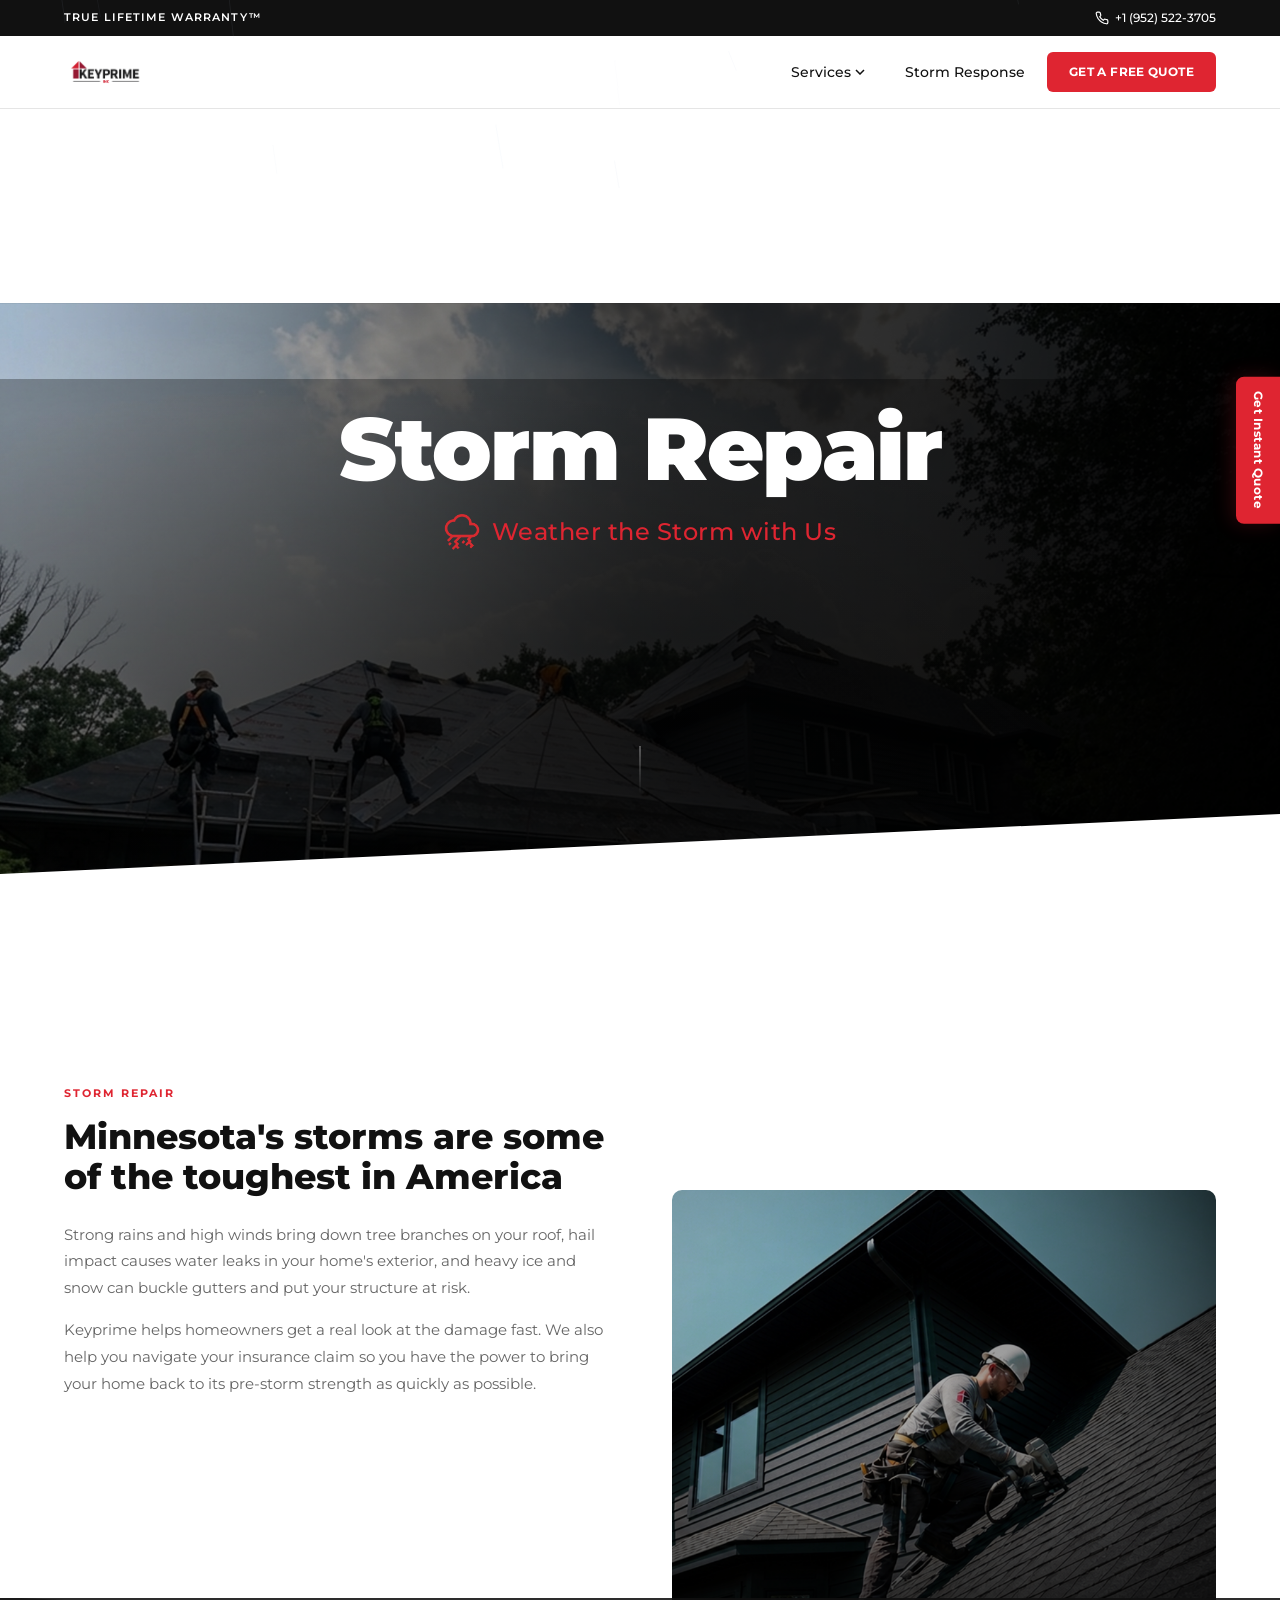
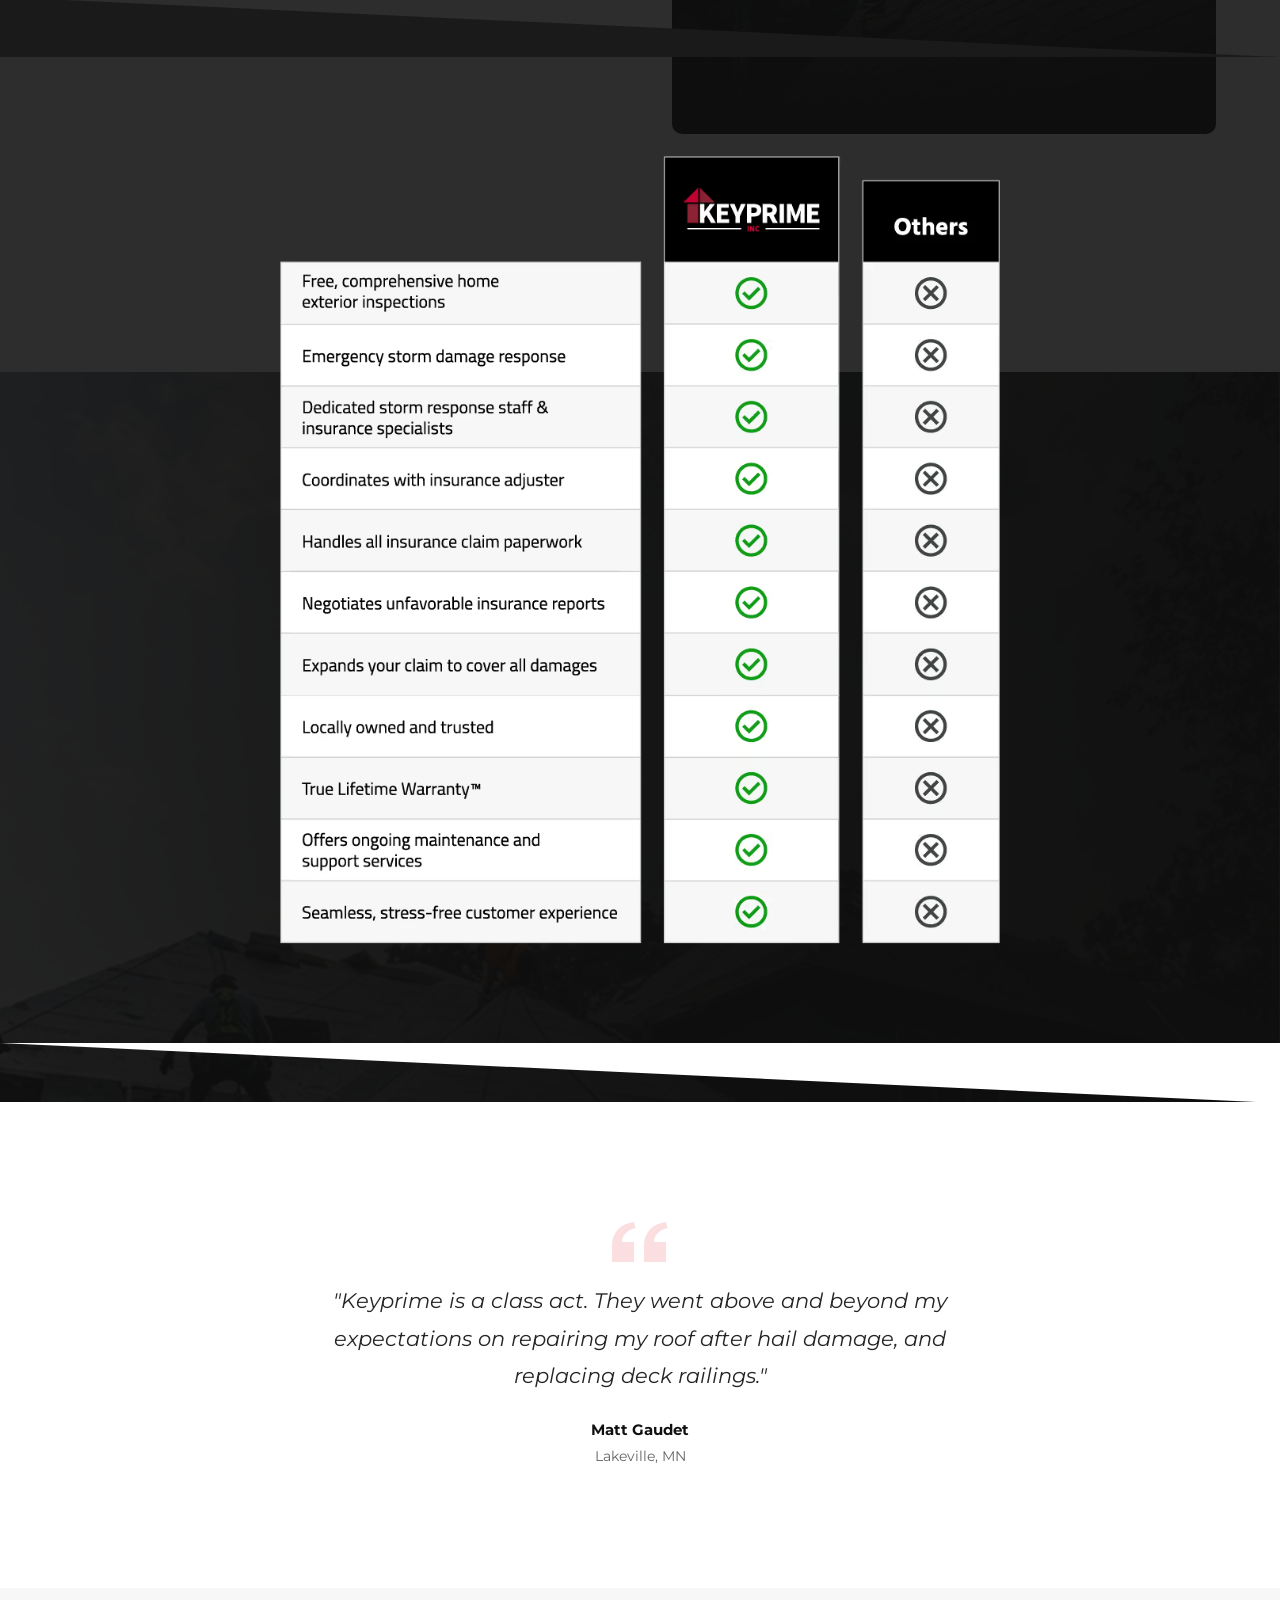
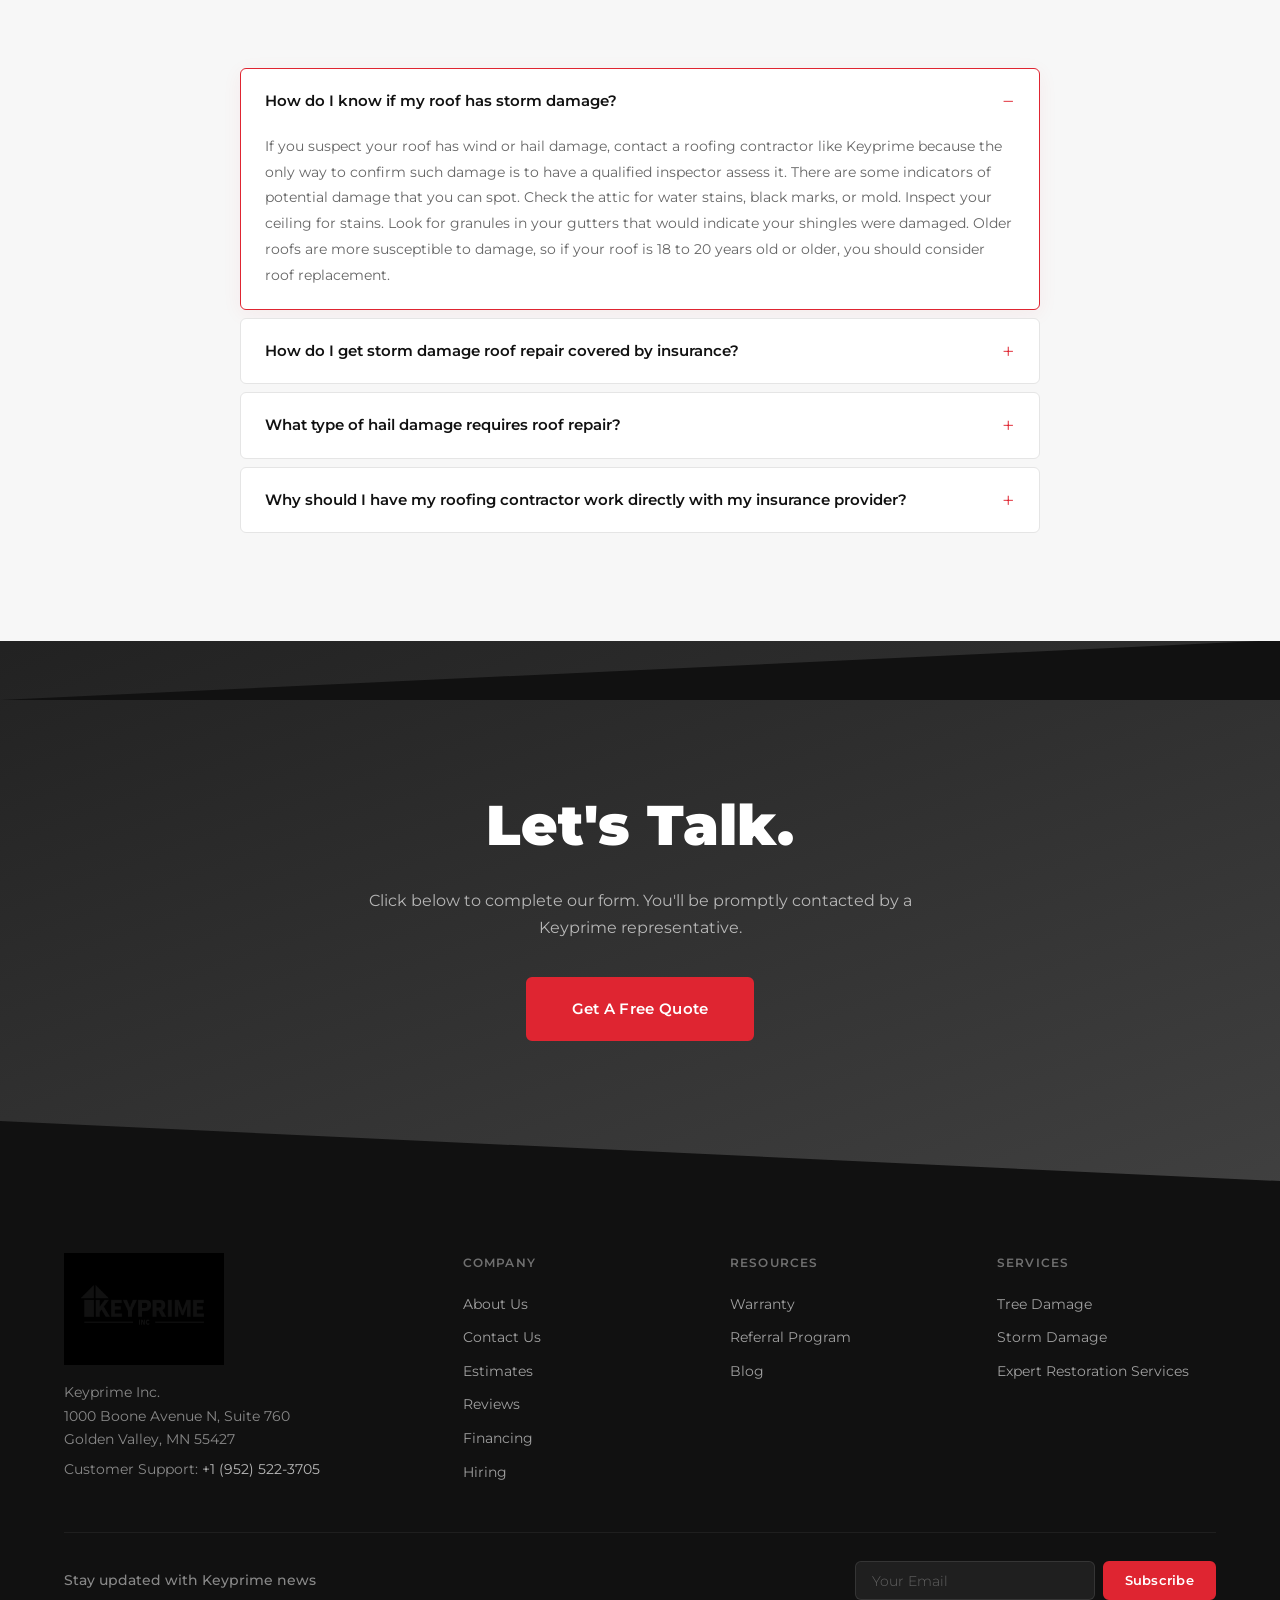
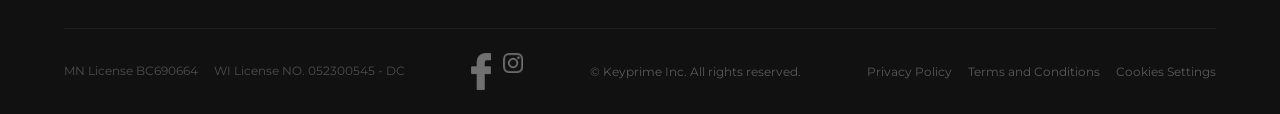
==== index.html @ 6e118cd4 "Redesign Storm page with live site content, effects & new assets - Use Keyprime color logo (navbar) " ====
<!DOCTYPE html>
<html lang="en">
<head>
  <meta charset="UTF-8">
  <meta name="viewport" content="width=device-width, initial-scale=1.0">
  <title>Storm &amp; Hail Damage Repair | Keyprime Roofing</title>
  <meta name="description" content="Minnesota's trusted storm damage repair experts. Keyprime helps homeowners restore their homes fast with insurance claim assistance and a True Lifetime Warranty.">
  <link rel="preconnect" href="https://fonts.googleapis.com">
  <link rel="preconnect" href="https://fonts.gstatic.com" crossorigin>
  <link href="https://fonts.googleapis.com/css2?family=Montserrat:wght@300;400;500;600;700;800;900&display=swap" rel="stylesheet">
  <link rel="stylesheet" href="css/style.css">
</head>
<body>

  <!-- ===== STORM RAIN CANVAS (subtle effect) ===== -->
  <canvas id="stormCanvas" class="storm-canvas"></canvas>

  <!-- ===== TOP BAR ===== -->
  <div class="top-bar">
    <div class="container top-bar__inner">
      <span class="top-bar__warranty">TRUE LIFETIME WARRANTY&trade;</span>
      <a href="tel:+19525223705" class="top-bar__phone">
        <svg width="14" height="14" viewBox="0 0 24 24" fill="none" stroke="currentColor" stroke-width="2" stroke-linecap="round" stroke-linejoin="round"><path d="M22 16.92v3a2 2 0 0 1-2.18 2 19.79 19.79 0 0 1-8.63-3.07 19.5 19.5 0 0 1-6-6 19.79 19.79 0 0 1-3.07-8.67A2 2 0 0 1 4.11 2h3a2 2 0 0 1 2 1.72c.127.96.361 1.903.7 2.81a2 2 0 0 1-.45 2.11L8.09 9.91a16 16 0 0 0 6 6l1.27-1.27a2 2 0 0 1 2.11-.45c.907.339 1.85.573 2.81.7A2 2 0 0 1 22 16.92z"/></svg>
        +1 (952) 522-3705
      </a>
    </div>
  </div>

  <!-- ===== NAVIGATION ===== -->
  <nav class="navbar" id="navbar">
    <div class="container navbar__inner">
      <a href="https://keyprimeroofing.com" class="navbar__logo">
        <img src="assets/logos/keyprime-logo-color.png" alt="Keyprime Inc." class="navbar__logo-img">
      </a>

      <button class="navbar__toggle" id="navToggle" aria-label="Toggle navigation">
        <span></span><span></span><span></span>
      </button>

      <ul class="navbar__menu" id="navMenu">
        <li class="navbar__item navbar__item--dropdown">
          <a href="https://keyprimeroofing.com/services" class="navbar__link">Services <svg width="10" height="6" viewBox="0 0 10 6"><path d="M1 1l4 4 4-4" stroke="currentColor" stroke-width="1.5" fill="none"/></svg></a>
          <ul class="navbar__dropdown">
            <li><a href="https://keyprimeroofing.com/services/roofing">Roofing</a></li>
            <li><a href="https://keyprimeroofing.com/services/siding">Siding</a></li>
            <li><a href="https://keyprimeroofing.com/services/windows-and-doors">Windows &amp; Doors</a></li>
            <li><a href="https://keyprimeroofing.com/services/gutters-and-guards">Gutters &amp; Guards</a></li>
            <li><a href="https://keyprimeroofing.com/services/attic-insulation">Attic Insulation</a></li>
            <li><a href="https://keyprimeroofing.com/services/ice-dam-removal">Ice Dam Removal</a></li>
          </ul>
        </li>
        <li class="navbar__item"><a href="https://keyprimeroofing.com/services/storm-repair" class="navbar__link">Storm Response</a></li>
        <li class="navbar__item"><a href="https://keyprimeroofing.com/free-estimate" class="navbar__link navbar__link--cta">GET A FREE QUOTE</a></li>
      </ul>
    </div>
  </nav>

  <!-- ===== HERO SECTION ===== -->
  <section class="hero" id="hero">
    <div class="hero__media" data-parallax="0.3">
      <video class="hero__video hero__video--desktop" autoplay muted loop playsinline poster="assets/images/storm-hero-desktop.png">
        <source src="assets/videos/storm-hero.mp4" type="video/mp4">
      </video>
      <video class="hero__video hero__video--mobile" autoplay muted loop playsinline poster="assets/images/storm-hero-mobile.png">
        <source src="assets/videos/storm-hero-mobile.mp4" type="video/mp4">
      </video>
      <div class="hero__overlay"></div>
    </div>
    <div class="container hero__content">
      <h1 class="hero__title anim-in" data-delay="0">
        <span class="hero__title-line">Storm Repair</span>
      </h1>
      <h2 class="hero__subtitle-heading anim-in" data-delay="200">
        <img src="assets/icons/storm-icon-v2.png" alt="" class="hero__storm-icon" width="36" height="36">
        Weather the Storm with Us
      </h2>
    </div>
    <div class="hero__scroll-cue">
      <div class="hero__scroll-line"></div>
    </div>
    <!-- Angled divider -->
    <div class="angle-divider angle-divider--bottom">
      <svg viewBox="0 0 1440 80" preserveAspectRatio="none"><path d="M0,80 L1440,0 L1440,80 Z" fill="#ffffff"/></svg>
    </div>
  </section>

  <!-- ===== INTRO / CONTENT SECTION ===== -->
  <section class="intro" id="storm-intro">
    <div class="container">
      <div class="intro__grid">
        <div class="intro__text">
          <span class="section-label anim-in">Storm Repair</span>
          <h2 class="section-title anim-in" data-delay="100">Minnesota's storms are some of the toughest in America</h2>
          <p class="anim-in" data-delay="200">Strong rains and high winds bring down tree branches on your roof, hail impact causes water leaks in your home's exterior, and heavy ice and snow can buckle gutters and put your structure at risk.</p>
          <p class="anim-in" data-delay="300">Keyprime helps homeowners get a real look at the damage fast. We also help you navigate your insurance claim so you have the power to bring your home back to its pre-storm strength as quickly as possible.</p>
        </div>
        <div class="intro__image anim-in" data-delay="200">
          <div class="intro__image-wrap" data-parallax="0.08">
            <img src="assets/images/roofer-action.png" alt="Keyprime roofer inspecting storm damage" loading="lazy">
          </div>
        </div>
      </div>
    </div>
  </section>

  <!-- ===== COMPARISON CHART ===== -->
  <section class="comparison">
    <div class="angle-divider angle-divider--top-dark">
      <svg viewBox="0 0 1440 80" preserveAspectRatio="none"><path d="M0,0 L1440,80 L0,80 Z" fill="#1a1a1a"/></svg>
    </div>
    <div class="comparison__bg" data-parallax="0.15">
      <img src="assets/images/storm-hero-desktop.png" alt="" loading="lazy">
    </div>
    <div class="comparison__overlay"></div>
    <div class="container comparison__content">
      <div class="comparison__image anim-in">
        <img src="assets/images/comparison-chart.avif" alt="Keyprime vs Others comparison chart" loading="lazy">
      </div>
    </div>
    <div class="angle-divider angle-divider--bottom-dark">
      <svg viewBox="0 0 1440 80" preserveAspectRatio="none"><path d="M0,0 L1440,0 L1440,80 Z" fill="#ffffff"/></svg>
    </div>
  </section>

  <!-- ===== TESTIMONIAL ===== -->
  <section class="testimonial">
    <div class="container">
      <div class="testimonial__card anim-in">
        <svg class="testimonial__quote-icon" width="56" height="40" viewBox="0 0 56 40" fill="none">
          <path d="M0 40V24c0-13.3 8.3-22.4 22-24l1.5 6C14.2 8.2 10 14.4 10 20h12v20H0zm32 0V24c0-13.3 8.3-22.4 22-24l1.5 6C46.2 8.2 42 14.4 42 20h12v20H32z" fill="#DF2531" opacity="0.15"/>
        </svg>
        <blockquote>
          <p>"Keyprime is a class act. They went above and beyond my expectations on repairing my roof after hail damage, and replacing deck railings."</p>
        </blockquote>
        <div class="testimonial__author">
          <strong>Matt Gaudet</strong>
          <span>Lakeville, MN</span>
        </div>
      </div>
    </div>
  </section>

  <!-- ===== FAQ SECTION ===== -->
  <section class="faq">
    <div class="container">
      <div class="faq__list">
        <details class="faq__item anim-in" data-delay="0" open>
          <summary class="faq__question">How do I know if my roof has storm damage?</summary>
          <div class="faq__answer">
            <p>If you suspect your roof has wind or hail damage, contact a roofing contractor like Keyprime because the only way to confirm such damage is to have a qualified inspector assess it. There are some indicators of potential damage that you can spot. Check the attic for water stains, black marks, or mold. Inspect your ceiling for stains. Look for granules in your gutters that would indicate your shingles were damaged. Older roofs are more susceptible to damage, so if your roof is 18 to 20 years old or older, you should consider roof replacement.</p>
          </div>
        </details>
        <details class="faq__item anim-in" data-delay="80">
          <summary class="faq__question">How do I get storm damage roof repair covered by insurance?</summary>
          <div class="faq__answer">
            <p>Once you suspect your roof has storm damage, contact your insurance provider to confirm what type of policy you have, how long it will take to process a claim, and if estimates will be required for repairs. You have two years after the date of damage to report it to your insurance company. Once you contact your insurer, contact Keyprime. Our qualified inspectors are trained to identify storm damage and our experienced staff will work with insurance to get storm damage to your roof repaired quickly and correctly.</p>
          </div>
        </details>
        <details class="faq__item anim-in" data-delay="160">
          <summary class="faq__question">What type of hail damage requires roof repair?</summary>
          <div class="faq__answer">
            <p>Depending on the size of the hail damage, different types of repairs will be more useful. The type of repair would depend on how deep and wide the hole is. A roofing contractor will be able to determine if a repair or replacement is needed.</p>
          </div>
        </details>
        <details class="faq__item anim-in" data-delay="240">
          <summary class="faq__question">Why should I have my roofing contractor work directly with my insurance provider?</summary>
          <div class="faq__answer">
            <p>Keyprime not only inspects roofs for storm damage, but can also work directly with your insurance provider to get the damage repaired quickly with no upfront cost to you. Keyprime employs a team of experienced professionals that specialize in working through insurance claims to make sure they are processed properly and on time.</p>
          </div>
        </details>
      </div>
    </div>
  </section>

  <!-- ===== CTA / LET'S TALK ===== -->
  <section class="cta-section">
    <div class="angle-divider angle-divider--top-dark">
      <svg viewBox="0 0 1440 80" preserveAspectRatio="none"><path d="M0,80 L1440,0 L1440,80 Z" fill="#111111"/></svg>
    </div>
    <div class="cta-section__bg" data-parallax="0.2">
      <img src="assets/images/team-photo.png" alt="" loading="lazy">
    </div>
    <div class="cta-section__overlay"></div>
    <div class="container cta-section__content">
      <h2 class="anim-in">Let's Talk.</h2>
      <p class="anim-in" data-delay="100">Click below to complete our form. You'll be promptly contacted by a Keyprime representative.</p>
      <div class="cta-section__actions anim-in" data-delay="200">
        <a href="https://keyprimeroofing.com/free-estimate" class="btn btn--primary btn--lg">Get A Free Quote</a>
      </div>
    </div>
    <div class="angle-divider angle-divider--bottom">
      <svg viewBox="0 0 1440 80" preserveAspectRatio="none"><path d="M0,0 L0,80 L1440,80 Z" fill="#111111"/></svg>
    </div>
  </section>

  <!-- ===== FOOTER ===== -->
  <footer class="footer">
    <div class="container">
      <div class="footer__grid">
        <div class="footer__brand">
          <img src="assets/logos/keyprime-logo-white.png" alt="Keyprime Inc." width="160">
          <p class="footer__address">
            Keyprime Inc.<br>
            1000 Boone Avenue N, Suite 760<br>
            Golden Valley, MN 55427
          </p>
          <p class="footer__support">Customer Support: <a href="tel:+19525223705">+1 (952) 522-3705</a></p>
        </div>

        <div class="footer__col">
          <h4>Company</h4>
          <ul>
            <li><a href="https://keyprimeroofing.com/about">About Us</a></li>
            <li><a href="https://keyprimeroofing.com/contact">Contact Us</a></li>
            <li><a href="https://keyprimeroofing.com/free-estimate">Estimates</a></li>
            <li><a href="https://keyprimeroofing.com/reviews">Reviews</a></li>
            <li><a href="https://keyprimeroofing.com/financing">Financing</a></li>
            <li><a href="https://keyprimeroofing.com/hiring">Hiring</a></li>
          </ul>
        </div>

        <div class="footer__col">
          <h4>Resources</h4>
          <ul>
            <li><a href="https://keyprimeroofing.com/warranty">Warranty</a></li>
            <li><a href="https://keyprimeroofing.com/referral-program">Referral Program</a></li>
            <li><a href="https://keyprimeroofing.com/blog">Blog</a></li>
          </ul>
        </div>

        <div class="footer__col">
          <h4>Services</h4>
          <ul>
            <li><a href="https://keyprimeroofing.com/tree-damage">Tree Damage</a></li>
            <li><a href="https://keyprimeroofing.com/services/storm-repair">Storm Damage</a></li>
            <li><a href="https://keyprimeroofing.com/expert-restoration">Expert Restoration Services</a></li>
          </ul>
        </div>
      </div>

      <div class="footer__newsletter">
        <p>Stay updated with Keyprime news</p>
        <form class="footer__newsletter-form" onsubmit="return false;">
          <input type="email" placeholder="Your Email" aria-label="Email address">
          <button type="submit" class="btn btn--primary btn--sm">Subscribe</button>
        </form>
      </div>

      <div class="footer__bottom">
        <div class="footer__licenses">
          <span>MN License BC690664</span>
          <span>WI License NO. 052300545 - DC</span>
        </div>
        <div class="footer__social">
          <a href="https://www.facebook.com/keyprimeroofing" aria-label="Facebook"><img src="assets/icons/fb-icon.png" alt="" width="20" height="20"></a>
          <a href="https://www.instagram.com/keyprimeroofing" aria-label="Instagram"><img src="assets/icons/ig-icon.png" alt="" width="20" height="20"></a>
        </div>
        <p>&copy; Keyprime Inc. All rights reserved.</p>
        <div class="footer__legal">
          <a href="https://keyprimeroofing.com/privacy-policy">Privacy Policy</a>
          <a href="https://keyprimeroofing.com/terms-and-conditions">Terms and Conditions</a>
          <a href="#">Cookies Settings</a>
        </div>
      </div>
    </div>
  </footer>

  <!-- ===== SIDE TAB: Get Instant Quote ===== -->
  <a href="https://keyprimeroofing.com/free-estimate" class="side-tab" id="sideTab">
    <span>Get Instant Quote</span>
  </a>

  <script src="js/main.js"></script>
</body>
</html>
---- css/style.css ----
/* =============================================
   KEYPRIME STORM PAGE — STYLESHEET
   Brand: #DF2531 red · #111111 black · #252525 dark · #FFF white
   Font:  Montserrat
   ============================================= */

/* --- RESET & TOKENS --- */
*, *::before, *::after { box-sizing: border-box; margin: 0; padding: 0; }

:root {
  --red:        #DF2531;
  --red-dark:   #b91c26;
  --black:      #111111;
  --dark:       #1a1a1a;
  --dark2:      #252525;
  --gray:       #666666;
  --gray-light: #e5e5e5;
  --white:      #ffffff;
  --off-white:  #f7f7f7;
  --font:       'Montserrat', sans-serif;
  --container:  1200px;
  --radius:     6px;
  --ease:       cubic-bezier(0.25, 0.46, 0.45, 0.94);
  --ease-out:   cubic-bezier(0.16, 1, 0.3, 1);
}

html { scroll-behavior: smooth; }

body {
  font-family: var(--font);
  font-size: 16px;
  line-height: 1.6;
  color: var(--black);
  background: var(--white);
  overflow-x: hidden;
  -webkit-font-smoothing: antialiased;
}

img { max-width: 100%; height: auto; display: block; }
a   { color: inherit; text-decoration: none; }
ul  { list-style: none; }

.container {
  width: 100%;
  max-width: var(--container);
  margin: 0 auto;
  padding: 0 24px;
}

/* --- BUTTONS --- */
.btn {
  display: inline-flex;
  align-items: center;
  justify-content: center;
  gap: 8px;
  padding: 14px 32px;
  font-family: var(--font);
  font-weight: 600;
  font-size: 0.875rem;
  letter-spacing: 0.02em;
  border-radius: var(--radius);
  border: 2px solid transparent;
  cursor: pointer;
  transition: all 0.3s var(--ease);
  white-space: nowrap;
}
.btn--primary {
  background: var(--red);
  color: var(--white);
  border-color: var(--red);
}
.btn--primary:hover {
  background: var(--red-dark);
  border-color: var(--red-dark);
  transform: translateY(-2px);
  box-shadow: 0 8px 24px rgba(223,37,49,0.3);
}
.btn--outline {
  background: transparent;
  color: var(--white);
  border-color: rgba(255,255,255,0.35);
}
.btn--outline:hover {
  border-color: var(--white);
  background: rgba(255,255,255,0.08);
}
.btn--lg  { padding: 18px 44px; font-size: 0.95rem; }
.btn--sm  { padding: 10px 20px; font-size: 0.8rem; }

/* --- SECTION UTILITIES --- */
.section-label {
  display: inline-block;
  font-size: 0.7rem;
  font-weight: 700;
  letter-spacing: 0.18em;
  text-transform: uppercase;
  color: var(--red);
  margin-bottom: 14px;
}
.section-title {
  font-size: clamp(1.75rem, 3.5vw, 2.6rem);
  font-weight: 800;
  line-height: 1.15;
  margin-bottom: 24px;
  color: var(--black);
}

/* =============================================
   STORM CANVAS — subtle rain overlay
   ============================================= */
.storm-canvas {
  position: fixed;
  inset: 0;
  width: 100%;
  height: 100%;
  z-index: 9999;
  pointer-events: none;
  opacity: 0;
  transition: opacity 1.5s ease;
}
.storm-canvas.active {
  opacity: 1;
}

/* =============================================
   ANGLE DIVIDERS
   ============================================= */
.angle-divider {
  position: absolute;
  left: 0;
  right: 0;
  z-index: 3;
  line-height: 0;
  overflow: hidden;
}
.angle-divider svg {
  width: 100%;
  height: 60px;
  display: block;
}
.angle-divider--bottom {
  bottom: 0;
}
.angle-divider--top-dark {
  top: -1px;
}
.angle-divider--bottom-dark {
  bottom: -1px;
}

/* =============================================
   TOP BAR
   ============================================= */
.top-bar {
  background: var(--black);
  color: var(--white);
  font-size: 0.78rem;
  padding: 8px 0;
  position: relative;
  z-index: 1001;
}
.top-bar__inner {
  display: flex;
  justify-content: space-between;
  align-items: center;
}
.top-bar__warranty {
  font-weight: 600;
  letter-spacing: 0.1em;
  font-size: 0.7rem;
}
.top-bar__phone {
  display: flex;
  align-items: center;
  gap: 6px;
  font-weight: 500;
  transition: color 0.3s;
}
.top-bar__phone:hover { color: var(--red); }

/* =============================================
   NAVBAR
   ============================================= */
.navbar {
  position: sticky;
  top: 0;
  z-index: 1000;
  background: var(--white);
  border-bottom: 1px solid var(--gray-light);
  transition: box-shadow 0.4s var(--ease);
}
.navbar--scrolled {
  box-shadow: 0 4px 30px rgba(0,0,0,0.08);
}
.navbar__inner {
  display: flex;
  align-items: center;
  justify-content: space-between;
  height: 72px;
}
.navbar__logo-img {
  height: 40px;
  width: auto;
}
.navbar__menu {
  display: flex;
  align-items: center;
  gap: 4px;
}
.navbar__link {
  display: flex;
  align-items: center;
  gap: 4px;
  padding: 10px 18px;
  color: var(--black);
  font-weight: 500;
  font-size: 0.88rem;
  border-radius: var(--radius);
  transition: all 0.25s var(--ease);
}
.navbar__link:hover {
  background: var(--off-white);
  color: var(--red);
}
.navbar__link--cta {
  background: var(--red);
  color: var(--white);
  font-weight: 700;
  letter-spacing: 0.03em;
  font-size: 0.78rem;
  padding: 10px 22px;
}
.navbar__link--cta:hover {
  background: var(--red-dark);
  color: var(--white);
}

/* Dropdown */
.navbar__item--dropdown { position: relative; }
.navbar__dropdown {
  position: absolute;
  top: calc(100% + 4px);
  left: 0;
  min-width: 220px;
  background: var(--white);
  border: 1px solid var(--gray-light);
  border-radius: var(--radius);
  padding: 6px 0;
  opacity: 0;
  visibility: hidden;
  transform: translateY(8px);
  transition: all 0.25s var(--ease);
  box-shadow: 0 16px 48px rgba(0,0,0,0.1);
}
.navbar__item--dropdown:hover .navbar__dropdown {
  opacity: 1;
  visibility: visible;
  transform: translateY(0);
}
.navbar__dropdown li a {
  display: block;
  padding: 10px 20px;
  color: var(--gray);
  font-size: 0.85rem;
  font-weight: 500;
  transition: all 0.2s;
}
.navbar__dropdown li a:hover {
  background: var(--off-white);
  color: var(--red);
  padding-left: 24px;
}

/* Mobile toggle */
.navbar__toggle {
  display: none;
  flex-direction: column;
  gap: 5px;
  background: none;
  border: none;
  cursor: pointer;
  padding: 8px;
}
.navbar__toggle span {
  display: block;
  width: 22px;
  height: 2px;
  background: var(--black);
  border-radius: 2px;
  transition: all 0.3s var(--ease);
}
.navbar__toggle.active span:nth-child(1) { transform: translateY(7px) rotate(45deg); }
.navbar__toggle.active span:nth-child(2) { opacity: 0; }
.navbar__toggle.active span:nth-child(3) { transform: translateY(-7px) rotate(-45deg); }

/* =============================================
   HERO
   ============================================= */
.hero {
  position: relative;
  min-height: 85vh;
  display: flex;
  align-items: center;
  justify-content: center;
  overflow: hidden;
}
.hero__media {
  position: absolute;
  inset: 0;
  z-index: 0;
  will-change: transform;
}
.hero__video {
  width: 100%;
  height: 120%; /* extra for parallax */
  object-fit: cover;
  position: absolute;
  top: -10%;
}
.hero__video--mobile { display: none; }
.hero__overlay {
  position: absolute;
  inset: 0;
  background:
    radial-gradient(ellipse at 30% 50%, rgba(0,0,0,0.4) 0%, transparent 70%),
    linear-gradient(180deg, rgba(0,0,0,0.3) 0%, rgba(0,0,0,0.6) 100%);
}

.hero__content {
  position: relative;
  z-index: 2;
  text-align: center;
  padding: 120px 24px 140px;
}
.hero__title {
  font-size: clamp(2.8rem, 7vw, 5.5rem);
  font-weight: 900;
  color: var(--white);
  line-height: 1;
  margin-bottom: 20px;
  letter-spacing: -0.02em;
}
.hero__subtitle-heading {
  display: inline-flex;
  align-items: center;
  gap: 12px;
  font-size: clamp(1rem, 2.5vw, 1.5rem);
  font-weight: 500;
  color: var(--red);
  letter-spacing: 0.02em;
}
.hero__storm-icon {
  filter: brightness(0) saturate(100%) invert(24%) sepia(96%) saturate(2936%) hue-rotate(344deg) brightness(87%) contrast(93%);
}

/* Scroll cue line */
.hero__scroll-cue {
  position: absolute;
  bottom: 80px;
  left: 50%;
  transform: translateX(-50%);
  z-index: 4;
}
.hero__scroll-line {
  width: 1px;
  height: 48px;
  background: linear-gradient(to bottom, rgba(255,255,255,0.6), transparent);
  animation: scrollPulse 2s ease-in-out infinite;
}
@keyframes scrollPulse {
  0%   { opacity: 0; transform: scaleY(0); transform-origin: top; }
  50%  { opacity: 1; transform: scaleY(1); transform-origin: top; }
  100% { opacity: 0; transform: scaleY(1); transform-origin: bottom; }
}

/* =============================================
   INTRO
   ============================================= */
.intro {
  padding: 100px 0 80px;
  background: var(--white);
  position: relative;
}
.intro__grid {
  display: grid;
  grid-template-columns: 1fr 1fr;
  gap: 64px;
  align-items: center;
}
.intro__text .section-title {
  font-size: clamp(1.6rem, 3vw, 2.2rem);
}
.intro__text p {
  color: var(--gray);
  font-size: 0.95rem;
  margin-bottom: 16px;
  line-height: 1.75;
}
.intro__image-wrap {
  border-radius: 10px;
  overflow: hidden;
  will-change: transform;
}
.intro__image-wrap img {
  width: 100%;
  aspect-ratio: 1 / 1;
  object-fit: cover;
  transition: transform 0.6s var(--ease-out);
}
.intro__image-wrap:hover img {
  transform: scale(1.03);
}

/* =============================================
   COMPARISON — image-based chart
   ============================================= */
.comparison {
  position: relative;
  padding: 120px 0;
  overflow: hidden;
}
.comparison__bg {
  position: absolute;
  inset: 0;
  will-change: transform;
}
.comparison__bg img {
  width: 100%;
  height: 130%;
  object-fit: cover;
  position: absolute;
  top: -15%;
}
.comparison__overlay {
  position: absolute;
  inset: 0;
  background: rgba(17,17,17,0.88);
  z-index: 1;
}
.comparison__content {
  position: relative;
  z-index: 2;
}
.comparison__image {
  max-width: 800px;
  margin: 0 auto;
}
.comparison__image img {
  width: 100%;
  border-radius: 8px;
}

/* =============================================
   TESTIMONIAL
   ============================================= */
.testimonial {
  padding: 80px 0;
  background: var(--white);
}
.testimonial__card {
  max-width: 720px;
  margin: 0 auto;
  text-align: center;
  position: relative;
  padding: 40px;
}
.testimonial__quote-icon {
  margin: 0 auto 20px;
  display: block;
}
.testimonial__card blockquote p {
  font-size: clamp(1.05rem, 2vw, 1.3rem);
  font-style: italic;
  color: var(--dark2);
  line-height: 1.8;
  font-weight: 400;
}
.testimonial__author {
  margin-top: 24px;
}
.testimonial__author strong {
  display: block;
  font-size: 0.95rem;
  font-weight: 700;
}
.testimonial__author span {
  font-size: 0.85rem;
  color: var(--gray);
}

/* =============================================
   FAQ
   ============================================= */
.faq {
  padding: 80px 0 100px;
  background: var(--off-white);
}
.faq__list {
  max-width: 800px;
  margin: 0 auto;
}
.faq__item {
  background: var(--white);
  border-radius: var(--radius);
  margin-bottom: 8px;
  border: 1px solid var(--gray-light);
  overflow: hidden;
  transition: border-color 0.3s, box-shadow 0.3s;
}
.faq__item[open] {
  border-color: var(--red);
  box-shadow: 0 4px 20px rgba(223,37,49,0.06);
}
.faq__question {
  padding: 20px 24px;
  font-weight: 600;
  font-size: 0.95rem;
  cursor: pointer;
  display: flex;
  justify-content: space-between;
  align-items: center;
  list-style: none;
  transition: color 0.2s;
}
.faq__question::-webkit-details-marker { display: none; }
.faq__question::after {
  content: '+';
  font-size: 1.4rem;
  font-weight: 300;
  color: var(--red);
  flex-shrink: 0;
  margin-left: 16px;
  line-height: 1;
  transition: transform 0.3s var(--ease);
}
.faq__item[open] .faq__question::after {
  content: '\2212';
}
.faq__answer {
  padding: 0 24px 20px;
}
.faq__answer p {
  font-size: 0.9rem;
  color: var(--gray);
  line-height: 1.8;
}

/* =============================================
   CTA / LET'S TALK
   ============================================= */
.cta-section {
  position: relative;
  padding: 140px 0;
  overflow: hidden;
}
.cta-section__bg {
  position: absolute;
  inset: 0;
  will-change: transform;
}
.cta-section__bg img {
  width: 100%;
  height: 140%;
  object-fit: cover;
  position: absolute;
  top: -20%;
}
.cta-section__overlay {
  position: absolute;
  inset: 0;
  background: linear-gradient(160deg, rgba(17,17,17,0.93) 0%, rgba(37,37,37,0.88) 100%);
  z-index: 1;
}
.cta-section__content {
  position: relative;
  z-index: 2;
  text-align: center;
  max-width: 600px;
  margin: 0 auto;
}
.cta-section__content h2 {
  font-size: clamp(2.4rem, 5vw, 3.5rem);
  font-weight: 900;
  color: var(--white);
  margin-bottom: 16px;
}
.cta-section__content p {
  color: rgba(255,255,255,0.65);
  font-size: 1rem;
  margin-bottom: 36px;
  line-height: 1.7;
}

/* =============================================
   SIDE TAB — Get Instant Quote
   ============================================= */
.side-tab {
  position: fixed;
  right: 0;
  top: 50%;
  transform: translateY(-50%);
  z-index: 999;
  background: var(--red);
  color: var(--white);
  font-family: var(--font);
  font-weight: 700;
  font-size: 0.78rem;
  letter-spacing: 0.04em;
  padding: 14px 12px;
  writing-mode: vertical-rl;
  text-orientation: mixed;
  border-radius: 8px 0 0 8px;
  transition: all 0.3s var(--ease);
  box-shadow: -4px 0 20px rgba(223,37,49,0.2);
}
.side-tab:hover {
  background: var(--red-dark);
  padding-right: 16px;
  box-shadow: -4px 0 30px rgba(223,37,49,0.35);
}

/* =============================================
   FOOTER
   ============================================= */
.footer {
  background: var(--black);
  color: var(--white);
  padding: 72px 0 0;
}
.footer__grid {
  display: grid;
  grid-template-columns: 1.6fr 1fr 1fr 1fr;
  gap: 48px;
  padding-bottom: 40px;
  border-bottom: 1px solid rgba(255,255,255,0.06);
}
.footer__brand img { margin-bottom: 16px; }
.footer__address {
  color: rgba(255,255,255,0.5);
  font-size: 0.85rem;
  line-height: 1.7;
  margin-bottom: 8px;
}
.footer__support {
  font-size: 0.85rem;
  color: rgba(255,255,255,0.5);
}
.footer__support a {
  color: rgba(255,255,255,0.7);
  transition: color 0.2s;
}
.footer__support a:hover { color: var(--white); }

.footer__col h4 {
  font-size: 0.75rem;
  font-weight: 600;
  text-transform: uppercase;
  letter-spacing: 0.1em;
  margin-bottom: 18px;
  color: rgba(255,255,255,0.4);
}
.footer__col ul li { margin-bottom: 8px; }
.footer__col ul li a {
  font-size: 0.87rem;
  color: rgba(255,255,255,0.6);
  transition: color 0.2s;
}
.footer__col ul li a:hover { color: var(--white); }

.footer__newsletter {
  padding: 28px 0;
  border-bottom: 1px solid rgba(255,255,255,0.06);
  display: flex;
  align-items: center;
  justify-content: space-between;
  gap: 24px;
}
.footer__newsletter p {
  font-size: 0.88rem;
  color: rgba(255,255,255,0.5);
  font-weight: 500;
}
.footer__newsletter-form {
  display: flex;
  gap: 8px;
}
.footer__newsletter-form input {
  background: rgba(255,255,255,0.06);
  border: 1px solid rgba(255,255,255,0.1);
  border-radius: var(--radius);
  padding: 10px 16px;
  color: var(--white);
  font-family: var(--font);
  font-size: 0.85rem;
  font-weight: 300;
  width: 240px;
  transition: border-color 0.3s;
}
.footer__newsletter-form input::placeholder { color: rgba(255,255,255,0.3); }
.footer__newsletter-form input:focus {
  outline: none;
  border-color: var(--red);
}

.footer__bottom {
  padding: 24px 0;
  display: flex;
  align-items: center;
  justify-content: space-between;
  flex-wrap: wrap;
  gap: 16px;
}
.footer__bottom p {
  font-size: 0.78rem;
  color: rgba(255,255,255,0.3);
}
.footer__licenses {
  display: flex;
  gap: 16px;
}
.footer__licenses span {
  font-size: 0.72rem;
  color: rgba(255,255,255,0.25);
}
.footer__social {
  display: flex;
  gap: 12px;
}
.footer__social a {
  opacity: 0.4;
  transition: opacity 0.3s;
}
.footer__social a:hover { opacity: 1; }
.footer__legal {
  display: flex;
  gap: 16px;
}
.footer__legal a {
  font-size: 0.78rem;
  color: rgba(255,255,255,0.3);
  transition: color 0.2s;
}
.footer__legal a:hover { color: var(--white); }

/* =============================================
   SCROLL ANIMATIONS
   ============================================= */
.anim-in {
  opacity: 0;
  transform: translateY(32px);
  transition:
    opacity 0.7s var(--ease-out),
    transform 0.7s var(--ease-out);
}
.anim-in.visible {
  opacity: 1;
  transform: translateY(0);
}

/* Slight scale-up variant for images */
.intro__image .anim-in,
.comparison__image.anim-in {
  transform: translateY(40px) scale(0.97);
}
.intro__image .anim-in.visible,
.comparison__image.anim-in.visible {
  transform: translateY(0) scale(1);
}

/* =============================================
   RESPONSIVE
   ============================================= */
@media (max-width: 1024px) {
  .intro__grid { grid-template-columns: 1fr; gap: 48px; }
  .intro__image { order: -1; }
  .intro__image-wrap img { aspect-ratio: 16 / 10; }
  .footer__grid { grid-template-columns: 1fr 1fr; gap: 32px; }
}

@media (max-width: 768px) {
  .top-bar__warranty { font-size: 0.62rem; letter-spacing: 0.06em; }
  .top-bar__phone { font-size: 0.78rem; }

  /* Mobile nav */
  .navbar__toggle { display: flex; }
  .navbar__menu {
    position: fixed;
    top: 0;
    right: -100%;
    width: 85%;
    max-width: 340px;
    height: 100vh;
    height: 100dvh;
    background: var(--white);
    flex-direction: column;
    align-items: stretch;
    gap: 0;
    padding: 80px 24px 24px;
    transition: right 0.35s var(--ease-out);
    box-shadow: -10px 0 40px rgba(0,0,0,0.15);
    overflow-y: auto;
    z-index: 1001;
  }
  .navbar__menu.open { right: 0; }
  .navbar__link {
    padding: 16px 0;
    border-bottom: 1px solid var(--gray-light);
    font-size: 0.95rem;
  }
  .navbar__link--cta {
    margin-top: 16px;
    padding: 14px 24px;
    text-align: center;
    justify-content: center;
    border-bottom: none;
  }
  .navbar__dropdown {
    position: static;
    opacity: 1;
    visibility: visible;
    transform: none;
    background: transparent;
    box-shadow: none;
    border: none;
    padding: 0 0 8px 12px;
  }
  .navbar__dropdown li a { padding: 8px 0; color: var(--gray); }

  /* Overlay for mobile nav */
  .nav-overlay {
    position: fixed;
    inset: 0;
    background: rgba(0,0,0,0.4);
    z-index: 999;
    opacity: 0;
    visibility: hidden;
    transition: all 0.3s;
  }
  .nav-overlay.active {
    opacity: 1;
    visibility: visible;
  }

  /* Hero */
  .hero { min-height: 80vh; min-height: 80svh; }
  .hero__video--desktop { display: none; }
  .hero__video--mobile { display: block; }
  .hero__content { padding: 100px 24px 120px; }
  .hero__title { font-size: 2.8rem; }
  .hero__subtitle-heading { font-size: 1rem; }
  .angle-divider svg { height: 36px; }

  /* Sections */
  .intro { padding: 60px 0; }
  .comparison { padding: 80px 0; }
  .testimonial { padding: 60px 0; }
  .testimonial__card { padding: 24px 0; }
  .faq { padding: 60px 0; }
  .cta-section { padding: 100px 0; }

  .footer { padding: 48px 0 0; }
  .footer__grid { grid-template-columns: 1fr; gap: 28px; }
  .footer__newsletter { flex-direction: column; align-items: flex-start; }
  .footer__newsletter-form { width: 100%; }
  .footer__newsletter-form input { flex: 1; }
  .footer__bottom { flex-direction: column; text-align: center; align-items: center; }
  .footer__licenses { flex-direction: column; gap: 4px; align-items: center; }

  .side-tab { display: none; }
}

@media (max-width: 480px) {
  .container { padding: 0 16px; }
  .hero__title { font-size: 2.2rem; }
  .hero__content { padding: 80px 16px 100px; }
  .cta-section__content h2 { font-size: 2rem; }
}
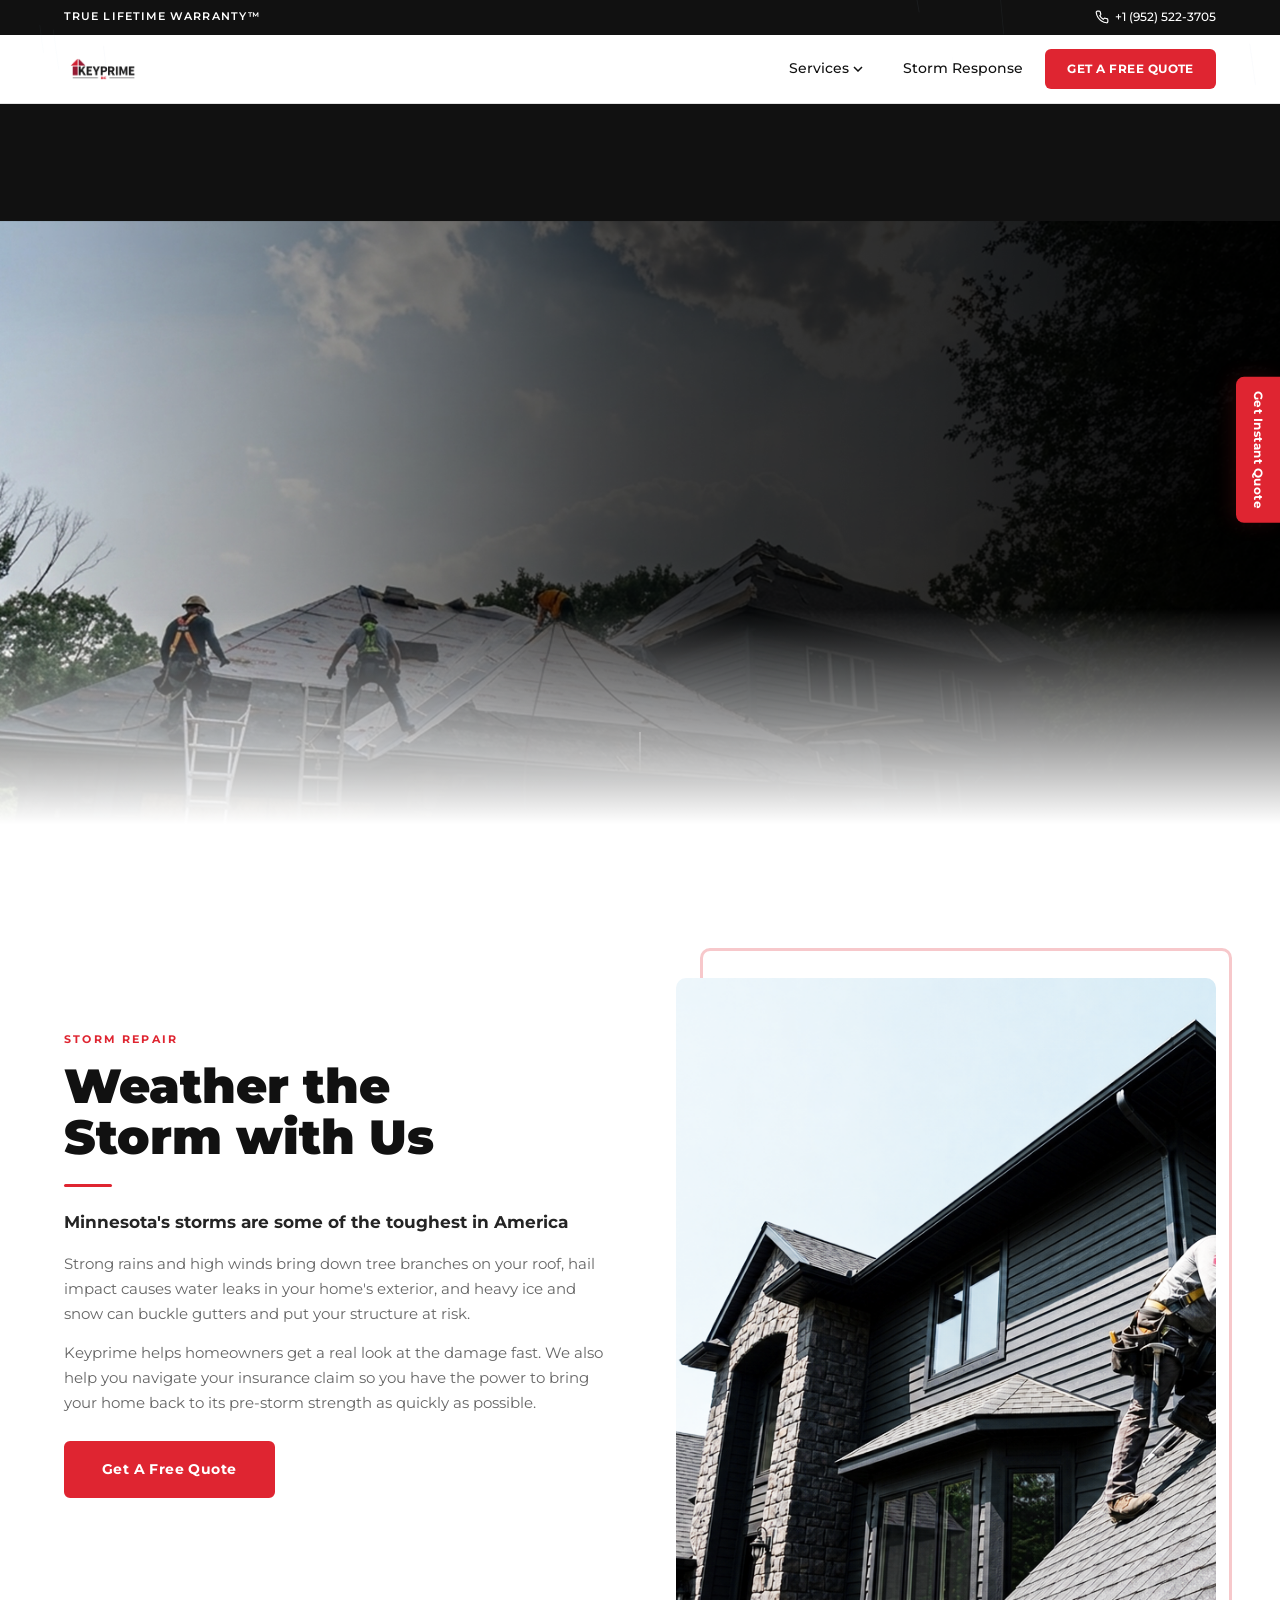
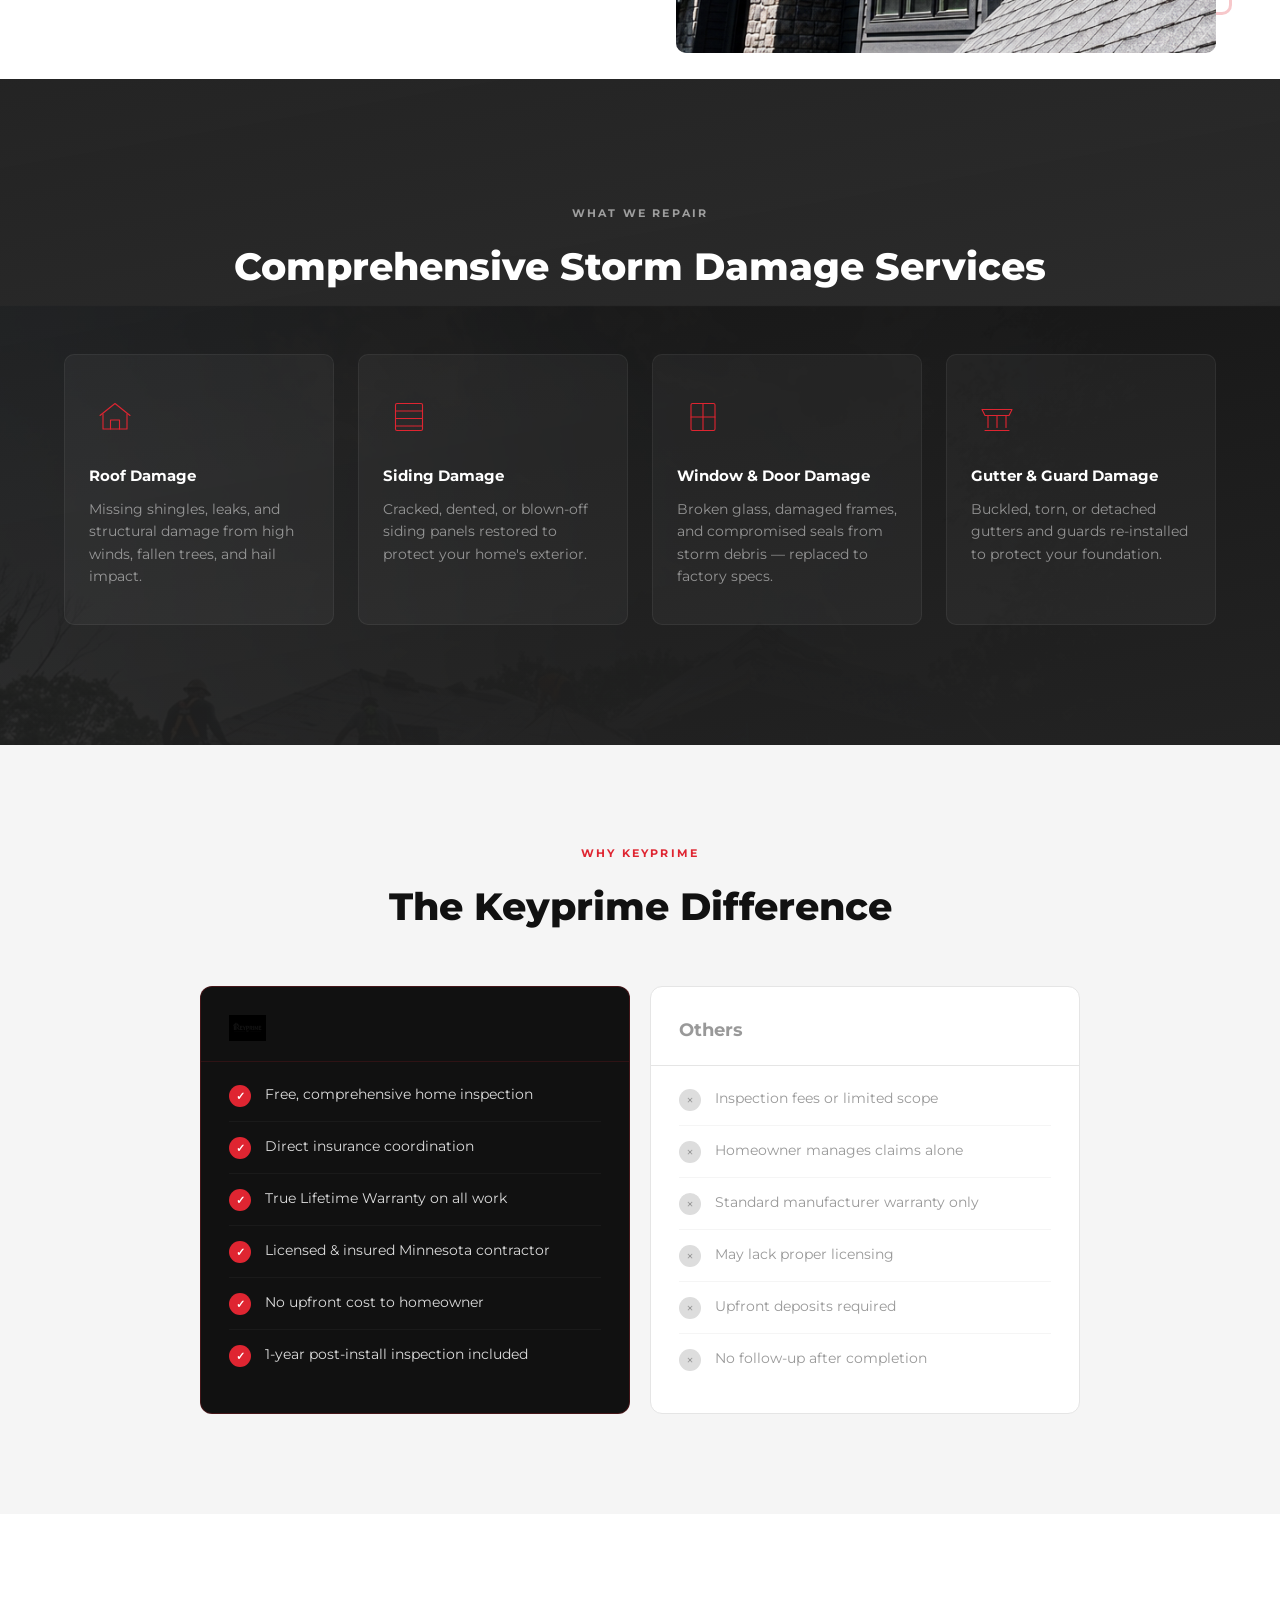
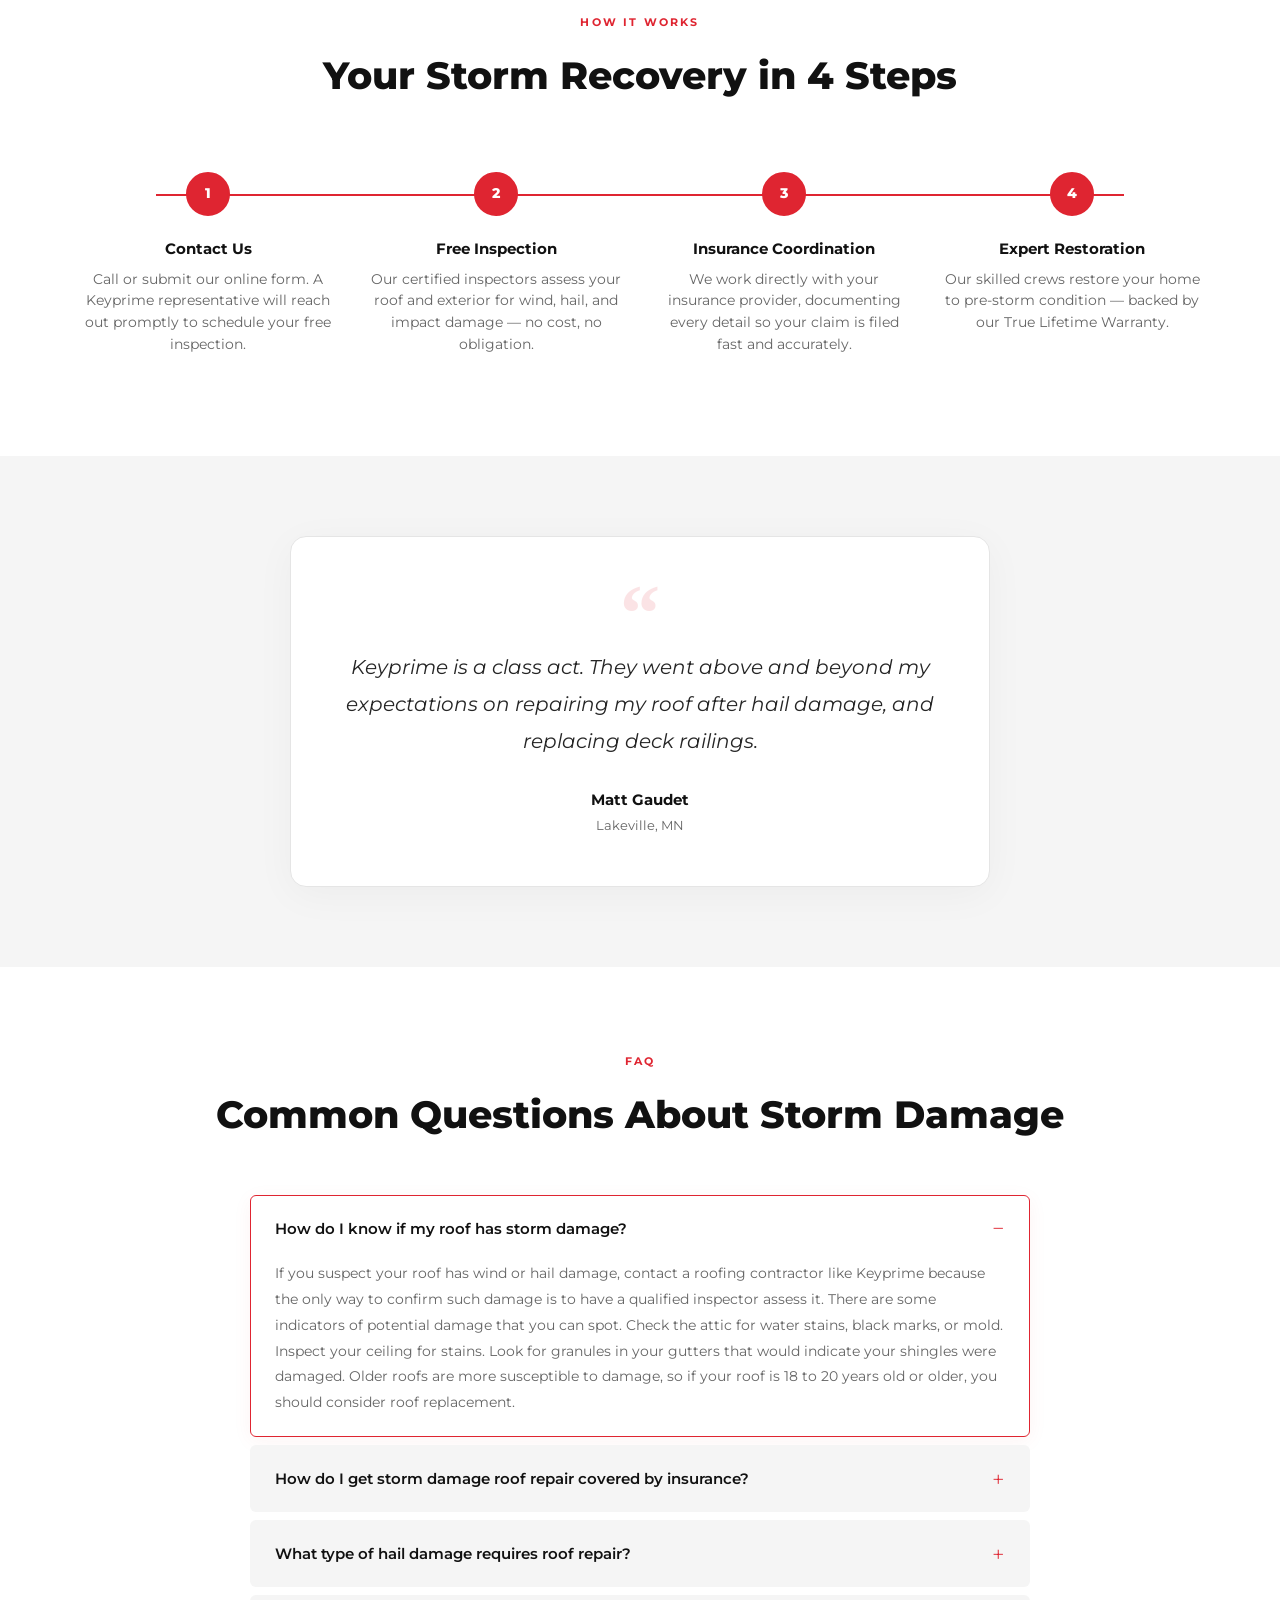
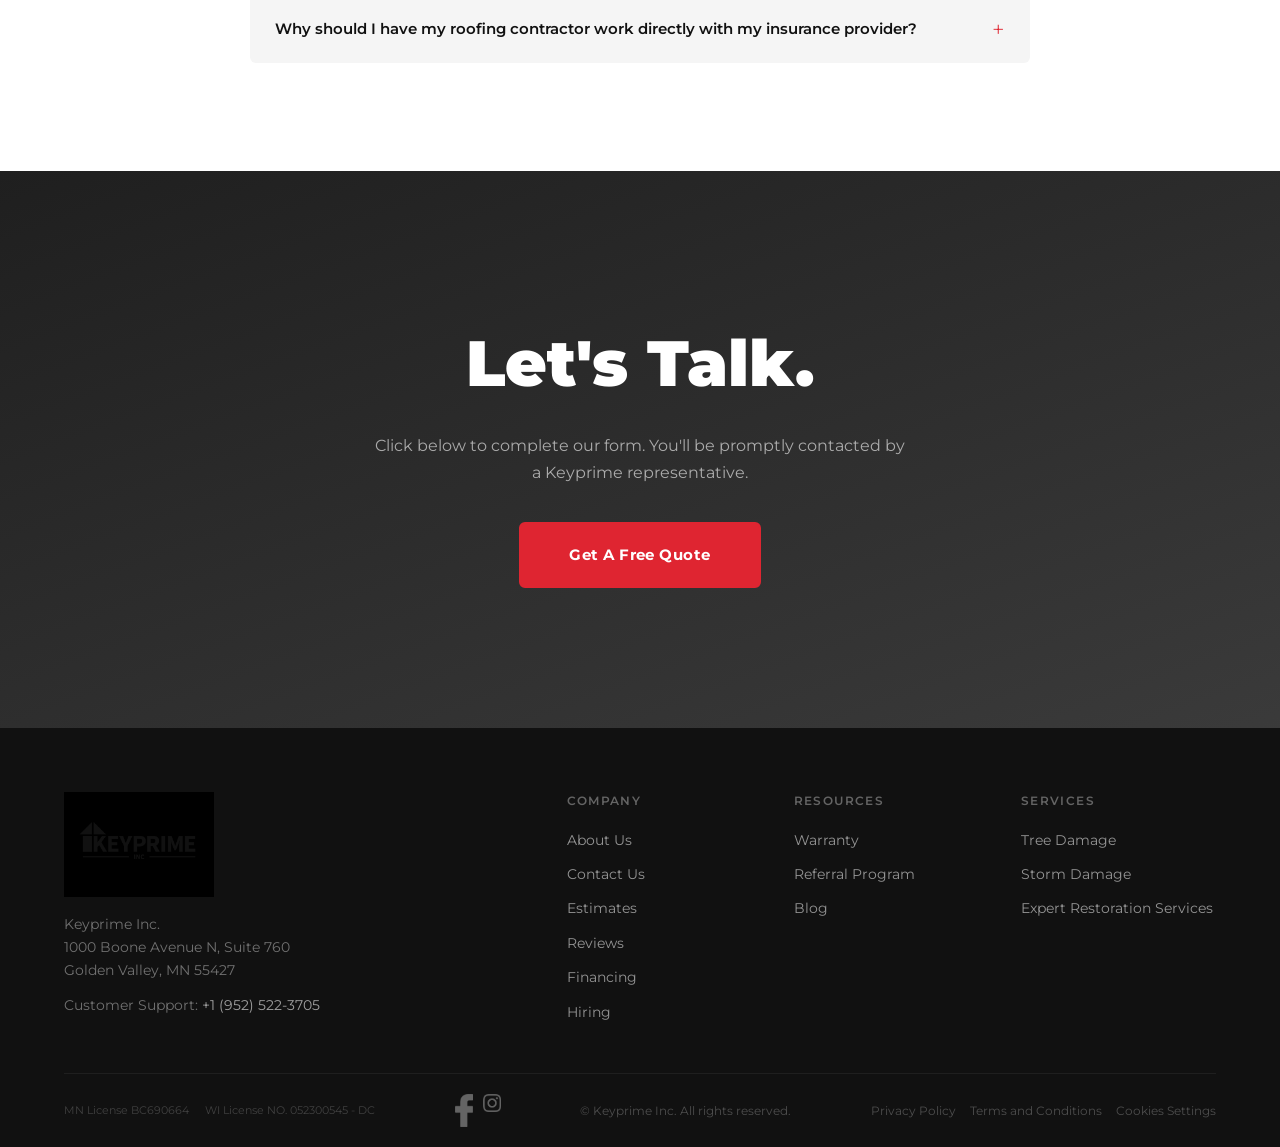
==== commit 06e8e6e9: "Complete creative redesign — fresh layout, storm hero video, effects New design direction (not copyi" ====
--- a/index.html
+++ b/index.html
@@ -12,7 +12,7 @@
 </head>
 <body>
 
-  <!-- ===== STORM RAIN CANVAS (subtle effect) ===== -->
+  <!-- Storm rain canvas -->
   <canvas id="stormCanvas" class="storm-canvas"></canvas>
 
   <!-- ===== TOP BAR ===== -->
@@ -20,7 +20,7 @@
     <div class="container top-bar__inner">
       <span class="top-bar__warranty">TRUE LIFETIME WARRANTY&trade;</span>
       <a href="tel:+19525223705" class="top-bar__phone">
-        <svg width="14" height="14" viewBox="0 0 24 24" fill="none" stroke="currentColor" stroke-width="2" stroke-linecap="round" stroke-linejoin="round"><path d="M22 16.92v3a2 2 0 0 1-2.18 2 19.79 19.79 0 0 1-8.63-3.07 19.5 19.5 0 0 1-6-6 19.79 19.79 0 0 1-3.07-8.67A2 2 0 0 1 4.11 2h3a2 2 0 0 1 2 1.72c.127.96.361 1.903.7 2.81a2 2 0 0 1-.45 2.11L8.09 9.91a16 16 0 0 0 6 6l1.27-1.27a2 2 0 0 1 2.11-.45c.907.339 1.85.573 2.81.7A2 2 0 0 1 22 16.92z"/></svg>
+        <svg width="14" height="14" viewBox="0 0 24 24" fill="none" stroke="currentColor" stroke-width="2"><path d="M22 16.92v3a2 2 0 0 1-2.18 2 19.79 19.79 0 0 1-8.63-3.07 19.5 19.5 0 0 1-6-6 19.79 19.79 0 0 1-3.07-8.67A2 2 0 0 1 4.11 2h3a2 2 0 0 1 2 1.72c.127.96.361 1.903.7 2.81a2 2 0 0 1-.45 2.11L8.09 9.91a16 16 0 0 0 6 6l1.27-1.27a2 2 0 0 1 2.11-.45c.907.339 1.85.573 2.81.7A2 2 0 0 1 22 16.92z"/></svg>
         +1 (952) 522-3705
       </a>
     </div>
@@ -32,11 +32,9 @@
       <a href="https://keyprimeroofing.com" class="navbar__logo">
         <img src="assets/logos/keyprime-logo-color.png" alt="Keyprime Inc." class="navbar__logo-img">
       </a>
-
       <button class="navbar__toggle" id="navToggle" aria-label="Toggle navigation">
         <span></span><span></span><span></span>
       </button>
-
       <ul class="navbar__menu" id="navMenu">
         <li class="navbar__item navbar__item--dropdown">
           <a href="https://keyprimeroofing.com/services" class="navbar__link">Services <svg width="10" height="6" viewBox="0 0 10 6"><path d="M1 1l4 4 4-4" stroke="currentColor" stroke-width="1.5" fill="none"/></svg></a>
@@ -55,82 +53,169 @@
     </div>
   </nav>
 
-  <!-- ===== HERO SECTION ===== -->
+  <!-- Mobile nav overlay -->
+  <div class="nav-overlay" id="navOverlay"></div>
+
+  <!-- ===== HERO — video with embedded text, NO overlay copy ===== -->
   <section class="hero" id="hero">
-    <div class="hero__media" data-parallax="0.3">
-      <video class="hero__video hero__video--desktop" autoplay muted loop playsinline poster="assets/images/storm-hero-desktop.png">
-        <source src="assets/videos/storm-hero.mp4" type="video/mp4">
+    <div class="hero__media" data-parallax="0.25">
+      <video class="hero__video" autoplay muted loop playsinline poster="assets/images/storm-hero-desktop.png">
+        <source src="assets/videos/storm-hero-sample.mp4" type="video/mp4">
       </video>
-      <video class="hero__video hero__video--mobile" autoplay muted loop playsinline poster="assets/images/storm-hero-mobile.png">
-        <source src="assets/videos/storm-hero-mobile.mp4" type="video/mp4">
-      </video>
-      <div class="hero__overlay"></div>
-    </div>
-    <div class="container hero__content">
-      <h1 class="hero__title anim-in" data-delay="0">
-        <span class="hero__title-line">Storm Repair</span>
-      </h1>
-      <h2 class="hero__subtitle-heading anim-in" data-delay="200">
-        <img src="assets/icons/storm-icon-v2.png" alt="" class="hero__storm-icon" width="36" height="36">
-        Weather the Storm with Us
-      </h2>
-    </div>
+    </div>
+    <div class="hero__gradient"></div>
     <div class="hero__scroll-cue">
       <div class="hero__scroll-line"></div>
     </div>
-    <!-- Angled divider -->
-    <div class="angle-divider angle-divider--bottom">
-      <svg viewBox="0 0 1440 80" preserveAspectRatio="none"><path d="M0,80 L1440,0 L1440,80 Z" fill="#ffffff"/></svg>
-    </div>
-  </section>
-
-  <!-- ===== INTRO / CONTENT SECTION ===== -->
-  <section class="intro" id="storm-intro">
+  </section>
+
+  <!-- ===== INTRO ===== -->
+  <section class="intro">
     <div class="container">
       <div class="intro__grid">
-        <div class="intro__text">
-          <span class="section-label anim-in">Storm Repair</span>
-          <h2 class="section-title anim-in" data-delay="100">Minnesota's storms are some of the toughest in America</h2>
-          <p class="anim-in" data-delay="200">Strong rains and high winds bring down tree branches on your roof, hail impact causes water leaks in your home's exterior, and heavy ice and snow can buckle gutters and put your structure at risk.</p>
+        <div class="intro__col intro__col--text">
+          <span class="tag anim-in">Storm Repair</span>
+          <h2 class="intro__heading anim-in" data-delay="100">
+            Weather the<br>Storm with Us
+          </h2>
+          <div class="intro__divider anim-in" data-delay="150"></div>
+          <h3 class="intro__sub anim-in" data-delay="200">Minnesota's storms are some of the toughest in America</h3>
+          <p class="anim-in" data-delay="250">Strong rains and high winds bring down tree branches on your roof, hail impact causes water leaks in your home's exterior, and heavy ice and snow can buckle gutters and put your structure at risk.</p>
           <p class="anim-in" data-delay="300">Keyprime helps homeowners get a real look at the damage fast. We also help you navigate your insurance claim so you have the power to bring your home back to its pre-storm strength as quickly as possible.</p>
-        </div>
-        <div class="intro__image anim-in" data-delay="200">
-          <div class="intro__image-wrap" data-parallax="0.08">
-            <img src="assets/images/roofer-action.png" alt="Keyprime roofer inspecting storm damage" loading="lazy">
-          </div>
-        </div>
-      </div>
-    </div>
-  </section>
-
-  <!-- ===== COMPARISON CHART ===== -->
+          <a href="https://keyprimeroofing.com/free-estimate" class="btn btn--primary anim-in" data-delay="350">Get A Free Quote</a>
+        </div>
+        <div class="intro__col intro__col--image">
+          <div class="intro__photo anim-in" data-delay="200">
+            <div class="intro__photo-inner" data-parallax="0.06">
+              <img src="assets/images/roofer-rooftop.png" alt="Keyprime roofer at work" loading="lazy">
+            </div>
+            <div class="intro__photo-accent"></div>
+          </div>
+        </div>
+      </div>
+    </div>
+  </section>
+
+  <!-- ===== DAMAGE TYPES ===== -->
+  <section class="services">
+    <div class="services__bg" data-parallax="0.1">
+      <img src="assets/images/storm-hero-desktop.png" alt="" loading="lazy">
+    </div>
+    <div class="services__overlay"></div>
+    <div class="container services__content">
+      <span class="tag tag--light anim-in">What We Repair</span>
+      <h2 class="services__heading anim-in" data-delay="100">Comprehensive Storm Damage Services</h2>
+      <div class="services__grid">
+        <div class="service-card anim-in" data-delay="0">
+          <div class="service-card__icon">
+            <!-- Roof icon -->
+            <svg viewBox="0 0 48 48" fill="none" stroke="currentColor" stroke-width="1.5" stroke-linecap="round" stroke-linejoin="round"><path d="M4 22L24 6l20 16"/><path d="M8 20v20h32V20"/><path d="M18 40V28h12v12"/></svg>
+          </div>
+          <h3>Roof Damage</h3>
+          <p>Missing shingles, leaks, and structural damage from high winds, fallen trees, and hail impact.</p>
+        </div>
+        <div class="service-card anim-in" data-delay="100">
+          <div class="service-card__icon">
+            <!-- Siding icon -->
+            <svg viewBox="0 0 48 48" fill="none" stroke="currentColor" stroke-width="1.5" stroke-linecap="round" stroke-linejoin="round"><rect x="6" y="6" width="36" height="36" rx="2"/><path d="M6 16h36M6 26h36M6 36h36"/></svg>
+          </div>
+          <h3>Siding Damage</h3>
+          <p>Cracked, dented, or blown-off siding panels restored to protect your home's exterior.</p>
+        </div>
+        <div class="service-card anim-in" data-delay="200">
+          <div class="service-card__icon">
+            <!-- Window icon -->
+            <svg viewBox="0 0 48 48" fill="none" stroke="currentColor" stroke-width="1.5" stroke-linecap="round" stroke-linejoin="round"><rect x="8" y="6" width="32" height="36" rx="2"/><path d="M24 6v36M8 24h32"/></svg>
+          </div>
+          <h3>Window &amp; Door Damage</h3>
+          <p>Broken glass, damaged frames, and compromised seals from storm debris — replaced to factory specs.</p>
+        </div>
+        <div class="service-card anim-in" data-delay="300">
+          <div class="service-card__icon">
+            <!-- Gutter icon -->
+            <svg viewBox="0 0 48 48" fill="none" stroke="currentColor" stroke-width="1.5" stroke-linecap="round" stroke-linejoin="round"><path d="M4 14h40l-4 8H8z"/><path d="M12 22v16M24 22v16M36 22v16"/><path d="M8 42h32"/></svg>
+          </div>
+          <h3>Gutter &amp; Guard Damage</h3>
+          <p>Buckled, torn, or detached gutters and guards re-installed to protect your foundation.</p>
+        </div>
+      </div>
+    </div>
+  </section>
+
+  <!-- ===== KEYPRIME vs OTHERS ===== -->
   <section class="comparison">
-    <div class="angle-divider angle-divider--top-dark">
-      <svg viewBox="0 0 1440 80" preserveAspectRatio="none"><path d="M0,0 L1440,80 L0,80 Z" fill="#1a1a1a"/></svg>
-    </div>
-    <div class="comparison__bg" data-parallax="0.15">
-      <img src="assets/images/storm-hero-desktop.png" alt="" loading="lazy">
-    </div>
-    <div class="comparison__overlay"></div>
-    <div class="container comparison__content">
-      <div class="comparison__image anim-in">
-        <img src="assets/images/comparison-chart.avif" alt="Keyprime vs Others comparison chart" loading="lazy">
-      </div>
-    </div>
-    <div class="angle-divider angle-divider--bottom-dark">
-      <svg viewBox="0 0 1440 80" preserveAspectRatio="none"><path d="M0,0 L1440,0 L1440,80 Z" fill="#ffffff"/></svg>
+    <div class="container">
+      <span class="tag tag--center anim-in">Why Keyprime</span>
+      <h2 class="comparison__heading anim-in" data-delay="100">The Keyprime Difference</h2>
+      <div class="comparison__table">
+        <div class="comparison__col comparison__col--kp anim-in" data-delay="100">
+          <div class="comparison__header">
+            <img src="assets/logos/keyprime-logo-white.png" alt="Keyprime" width="120">
+          </div>
+          <ul class="comparison__list">
+            <li><span class="check">&#10003;</span> Free, comprehensive home inspection</li>
+            <li><span class="check">&#10003;</span> Direct insurance coordination</li>
+            <li><span class="check">&#10003;</span> True Lifetime Warranty on all work</li>
+            <li><span class="check">&#10003;</span> Licensed &amp; insured Minnesota contractor</li>
+            <li><span class="check">&#10003;</span> No upfront cost to homeowner</li>
+            <li><span class="check">&#10003;</span> 1-year post-install inspection included</li>
+          </ul>
+        </div>
+        <div class="comparison__col comparison__col--others anim-in" data-delay="250">
+          <div class="comparison__header">
+            <span>Others</span>
+          </div>
+          <ul class="comparison__list">
+            <li><span class="cross">&times;</span> Inspection fees or limited scope</li>
+            <li><span class="cross">&times;</span> Homeowner manages claims alone</li>
+            <li><span class="cross">&times;</span> Standard manufacturer warranty only</li>
+            <li><span class="cross">&times;</span> May lack proper licensing</li>
+            <li><span class="cross">&times;</span> Upfront deposits required</li>
+            <li><span class="cross">&times;</span> No follow-up after completion</li>
+          </ul>
+        </div>
+      </div>
+    </div>
+  </section>
+
+  <!-- ===== PROCESS ===== -->
+  <section class="process">
+    <div class="container">
+      <span class="tag tag--center anim-in">How It Works</span>
+      <h2 class="process__heading anim-in" data-delay="100">Your Storm Recovery in 4 Steps</h2>
+      <div class="process__track">
+        <div class="process__line" id="processLine"></div>
+        <div class="process__step anim-in" data-delay="0">
+          <div class="process__dot"><span>1</span></div>
+          <h3>Contact Us</h3>
+          <p>Call or submit our online form. A Keyprime representative will reach out promptly to schedule your free inspection.</p>
+        </div>
+        <div class="process__step anim-in" data-delay="150">
+          <div class="process__dot"><span>2</span></div>
+          <h3>Free Inspection</h3>
+          <p>Our certified inspectors assess your roof and exterior for wind, hail, and impact damage — no cost, no obligation.</p>
+        </div>
+        <div class="process__step anim-in" data-delay="300">
+          <div class="process__dot"><span>3</span></div>
+          <h3>Insurance Coordination</h3>
+          <p>We work directly with your insurance provider, documenting every detail so your claim is filed fast and accurately.</p>
+        </div>
+        <div class="process__step anim-in" data-delay="450">
+          <div class="process__dot"><span>4</span></div>
+          <h3>Expert Restoration</h3>
+          <p>Our skilled crews restore your home to pre-storm condition — backed by our True Lifetime Warranty.</p>
+        </div>
+      </div>
     </div>
   </section>
 
   <!-- ===== TESTIMONIAL ===== -->
   <section class="testimonial">
     <div class="container">
-      <div class="testimonial__card anim-in">
-        <svg class="testimonial__quote-icon" width="56" height="40" viewBox="0 0 56 40" fill="none">
-          <path d="M0 40V24c0-13.3 8.3-22.4 22-24l1.5 6C14.2 8.2 10 14.4 10 20h12v20H0zm32 0V24c0-13.3 8.3-22.4 22-24l1.5 6C46.2 8.2 42 14.4 42 20h12v20H32z" fill="#DF2531" opacity="0.15"/>
-        </svg>
+      <div class="testimonial__inner anim-in">
+        <div class="testimonial__mark">&ldquo;</div>
         <blockquote>
-          <p>"Keyprime is a class act. They went above and beyond my expectations on repairing my roof after hail damage, and replacing deck railings."</p>
+          <p>Keyprime is a class act. They went above and beyond my expectations on repairing my roof after hail damage, and replacing deck railings.</p>
         </blockquote>
         <div class="testimonial__author">
           <strong>Matt Gaudet</strong>
@@ -140,30 +225,34 @@
     </div>
   </section>
 
-  <!-- ===== FAQ SECTION ===== -->
+  <!-- ===== FAQ ===== -->
   <section class="faq">
     <div class="container">
+      <div class="faq__header">
+        <span class="tag anim-in">FAQ</span>
+        <h2 class="faq__heading anim-in" data-delay="100">Common Questions About Storm Damage</h2>
+      </div>
       <div class="faq__list">
         <details class="faq__item anim-in" data-delay="0" open>
-          <summary class="faq__question">How do I know if my roof has storm damage?</summary>
+          <summary>How do I know if my roof has storm damage?</summary>
           <div class="faq__answer">
             <p>If you suspect your roof has wind or hail damage, contact a roofing contractor like Keyprime because the only way to confirm such damage is to have a qualified inspector assess it. There are some indicators of potential damage that you can spot. Check the attic for water stains, black marks, or mold. Inspect your ceiling for stains. Look for granules in your gutters that would indicate your shingles were damaged. Older roofs are more susceptible to damage, so if your roof is 18 to 20 years old or older, you should consider roof replacement.</p>
           </div>
         </details>
         <details class="faq__item anim-in" data-delay="80">
-          <summary class="faq__question">How do I get storm damage roof repair covered by insurance?</summary>
+          <summary>How do I get storm damage roof repair covered by insurance?</summary>
           <div class="faq__answer">
             <p>Once you suspect your roof has storm damage, contact your insurance provider to confirm what type of policy you have, how long it will take to process a claim, and if estimates will be required for repairs. You have two years after the date of damage to report it to your insurance company. Once you contact your insurer, contact Keyprime. Our qualified inspectors are trained to identify storm damage and our experienced staff will work with insurance to get storm damage to your roof repaired quickly and correctly.</p>
           </div>
         </details>
         <details class="faq__item anim-in" data-delay="160">
-          <summary class="faq__question">What type of hail damage requires roof repair?</summary>
+          <summary>What type of hail damage requires roof repair?</summary>
           <div class="faq__answer">
             <p>Depending on the size of the hail damage, different types of repairs will be more useful. The type of repair would depend on how deep and wide the hole is. A roofing contractor will be able to determine if a repair or replacement is needed.</p>
           </div>
         </details>
         <details class="faq__item anim-in" data-delay="240">
-          <summary class="faq__question">Why should I have my roofing contractor work directly with my insurance provider?</summary>
+          <summary>Why should I have my roofing contractor work directly with my insurance provider?</summary>
           <div class="faq__answer">
             <p>Keyprime not only inspects roofs for storm damage, but can also work directly with your insurance provider to get the damage repaired quickly with no upfront cost to you. Keyprime employs a team of experienced professionals that specialize in working through insurance claims to make sure they are processed properly and on time.</p>
           </div>
@@ -172,88 +261,66 @@
     </div>
   </section>
 
-  <!-- ===== CTA / LET'S TALK ===== -->
-  <section class="cta-section">
-    <div class="angle-divider angle-divider--top-dark">
-      <svg viewBox="0 0 1440 80" preserveAspectRatio="none"><path d="M0,80 L1440,0 L1440,80 Z" fill="#111111"/></svg>
-    </div>
-    <div class="cta-section__bg" data-parallax="0.2">
+  <!-- ===== CTA — LET'S TALK ===== -->
+  <section class="cta">
+    <div class="cta__bg" data-parallax="0.18">
       <img src="assets/images/team-photo.png" alt="" loading="lazy">
     </div>
-    <div class="cta-section__overlay"></div>
-    <div class="container cta-section__content">
+    <div class="cta__overlay"></div>
+    <div class="container cta__content">
       <h2 class="anim-in">Let's Talk.</h2>
       <p class="anim-in" data-delay="100">Click below to complete our form. You'll be promptly contacted by a Keyprime representative.</p>
-      <div class="cta-section__actions anim-in" data-delay="200">
-        <a href="https://keyprimeroofing.com/free-estimate" class="btn btn--primary btn--lg">Get A Free Quote</a>
-      </div>
-    </div>
-    <div class="angle-divider angle-divider--bottom">
-      <svg viewBox="0 0 1440 80" preserveAspectRatio="none"><path d="M0,0 L0,80 L1440,80 Z" fill="#111111"/></svg>
+      <a href="https://keyprimeroofing.com/free-estimate" class="btn btn--primary btn--lg anim-in" data-delay="200">Get A Free Quote</a>
     </div>
   </section>
 
   <!-- ===== FOOTER ===== -->
   <footer class="footer">
     <div class="container">
-      <div class="footer__grid">
+      <div class="footer__top">
         <div class="footer__brand">
-          <img src="assets/logos/keyprime-logo-white.png" alt="Keyprime Inc." width="160">
-          <p class="footer__address">
-            Keyprime Inc.<br>
-            1000 Boone Avenue N, Suite 760<br>
-            Golden Valley, MN 55427
-          </p>
-          <p class="footer__support">Customer Support: <a href="tel:+19525223705">+1 (952) 522-3705</a></p>
-        </div>
-
-        <div class="footer__col">
-          <h4>Company</h4>
-          <ul>
-            <li><a href="https://keyprimeroofing.com/about">About Us</a></li>
-            <li><a href="https://keyprimeroofing.com/contact">Contact Us</a></li>
-            <li><a href="https://keyprimeroofing.com/free-estimate">Estimates</a></li>
-            <li><a href="https://keyprimeroofing.com/reviews">Reviews</a></li>
-            <li><a href="https://keyprimeroofing.com/financing">Financing</a></li>
-            <li><a href="https://keyprimeroofing.com/hiring">Hiring</a></li>
-          </ul>
-        </div>
-
-        <div class="footer__col">
-          <h4>Resources</h4>
-          <ul>
-            <li><a href="https://keyprimeroofing.com/warranty">Warranty</a></li>
-            <li><a href="https://keyprimeroofing.com/referral-program">Referral Program</a></li>
-            <li><a href="https://keyprimeroofing.com/blog">Blog</a></li>
-          </ul>
-        </div>
-
-        <div class="footer__col">
-          <h4>Services</h4>
-          <ul>
-            <li><a href="https://keyprimeroofing.com/tree-damage">Tree Damage</a></li>
-            <li><a href="https://keyprimeroofing.com/services/storm-repair">Storm Damage</a></li>
-            <li><a href="https://keyprimeroofing.com/expert-restoration">Expert Restoration Services</a></li>
-          </ul>
-        </div>
-      </div>
-
-      <div class="footer__newsletter">
-        <p>Stay updated with Keyprime news</p>
-        <form class="footer__newsletter-form" onsubmit="return false;">
-          <input type="email" placeholder="Your Email" aria-label="Email address">
-          <button type="submit" class="btn btn--primary btn--sm">Subscribe</button>
-        </form>
-      </div>
-
+          <img src="assets/logos/keyprime-logo-white.png" alt="Keyprime Inc." width="150">
+          <p>Keyprime Inc.<br>1000 Boone Avenue N, Suite 760<br>Golden Valley, MN 55427</p>
+          <p class="footer__phone">Customer Support: <a href="tel:+19525223705">+1 (952) 522-3705</a></p>
+        </div>
+        <div class="footer__links">
+          <div class="footer__col">
+            <h4>Company</h4>
+            <ul>
+              <li><a href="https://keyprimeroofing.com/about">About Us</a></li>
+              <li><a href="https://keyprimeroofing.com/contact">Contact Us</a></li>
+              <li><a href="https://keyprimeroofing.com/free-estimate">Estimates</a></li>
+              <li><a href="https://keyprimeroofing.com/reviews">Reviews</a></li>
+              <li><a href="https://keyprimeroofing.com/financing">Financing</a></li>
+              <li><a href="https://keyprimeroofing.com/hiring">Hiring</a></li>
+            </ul>
+          </div>
+          <div class="footer__col">
+            <h4>Resources</h4>
+            <ul>
+              <li><a href="https://keyprimeroofing.com/warranty">Warranty</a></li>
+              <li><a href="https://keyprimeroofing.com/referral-program">Referral Program</a></li>
+              <li><a href="https://keyprimeroofing.com/blog">Blog</a></li>
+            </ul>
+          </div>
+          <div class="footer__col">
+            <h4>Services</h4>
+            <ul>
+              <li><a href="https://keyprimeroofing.com/tree-damage">Tree Damage</a></li>
+              <li><a href="https://keyprimeroofing.com/services/storm-repair">Storm Damage</a></li>
+              <li><a href="https://keyprimeroofing.com/expert-restoration">Expert Restoration Services</a></li>
+            </ul>
+          </div>
+        </div>
+      </div>
       <div class="footer__bottom">
         <div class="footer__licenses">
           <span>MN License BC690664</span>
           <span>WI License NO. 052300545 - DC</span>
         </div>
         <div class="footer__social">
-          <a href="https://www.facebook.com/keyprimeroofing" aria-label="Facebook"><img src="assets/icons/fb-icon.png" alt="" width="20" height="20"></a>
-          <a href="https://www.instagram.com/keyprimeroofing" aria-label="Instagram"><img src="assets/icons/ig-icon.png" alt="" width="20" height="20"></a>
+          <a href="https://www.facebook.com/keyprimeroofing" aria-label="Facebook"><img src="assets/icons/fb-icon.png" alt="" width="18"></a>
+          <a href="https://www.instagram.com/keyprimeroofing" aria-label="Instagram"><img src="assets/icons/ig-icon.png" alt="" width="18"></a>
         </div>
         <p>&copy; Keyprime Inc. All rights reserved.</p>
         <div class="footer__legal">
@@ -265,10 +332,8 @@
     </div>
   </footer>
 
-  <!-- ===== SIDE TAB: Get Instant Quote ===== -->
-  <a href="https://keyprimeroofing.com/free-estimate" class="side-tab" id="sideTab">
-    <span>Get Instant Quote</span>
-  </a>
+  <!-- Side tab -->
+  <a href="https://keyprimeroofing.com/free-estimate" class="side-tab">Get Instant Quote</a>
 
   <script src="js/main.js"></script>
 </body>
--- a/css/style.css
+++ b/css/style.css
@@ -1,180 +1,97 @@
 /* =============================================
-   KEYPRIME STORM PAGE — STYLESHEET
-   Brand: #DF2531 red · #111111 black · #252525 dark · #FFF white
-   Font:  Montserrat
-   ============================================= */
-
-/* --- RESET & TOKENS --- */
+   KEYPRIME STORM PAGE
+   #DF2531 red · #111 black · #252525 dark · #FFF
+   Montserrat · Parallax · Storm FX
+   ============================================= */
+
 *, *::before, *::after { box-sizing: border-box; margin: 0; padding: 0; }
 
 :root {
-  --red:        #DF2531;
-  --red-dark:   #b91c26;
-  --black:      #111111;
-  --dark:       #1a1a1a;
-  --dark2:      #252525;
-  --gray:       #666666;
-  --gray-light: #e5e5e5;
-  --white:      #ffffff;
-  --off-white:  #f7f7f7;
-  --font:       'Montserrat', sans-serif;
-  --container:  1200px;
-  --radius:     6px;
-  --ease:       cubic-bezier(0.25, 0.46, 0.45, 0.94);
-  --ease-out:   cubic-bezier(0.16, 1, 0.3, 1);
+  --red:       #DF2531;
+  --red-dk:    #b91c26;
+  --blk:       #111111;
+  --dark:      #1a1a1a;
+  --dark2:     #252525;
+  --gray:      #666;
+  --gray-lt:   #e5e5e5;
+  --white:     #fff;
+  --off:       #f5f5f5;
+  --font:      'Montserrat', sans-serif;
+  --max:       1200px;
+  --r:         6px;
+  --ease:      cubic-bezier(.25,.46,.45,.94);
+  --ease-out:  cubic-bezier(.16,1,.3,1);
 }
 
 html { scroll-behavior: smooth; }
-
 body {
   font-family: var(--font);
   font-size: 16px;
-  line-height: 1.6;
-  color: var(--black);
+  line-height: 1.65;
+  color: var(--blk);
   background: var(--white);
   overflow-x: hidden;
   -webkit-font-smoothing: antialiased;
 }
-
 img { max-width: 100%; height: auto; display: block; }
-a   { color: inherit; text-decoration: none; }
-ul  { list-style: none; }
-
-.container {
-  width: 100%;
-  max-width: var(--container);
-  margin: 0 auto;
-  padding: 0 24px;
-}
-
-/* --- BUTTONS --- */
+a { color: inherit; text-decoration: none; }
+ul { list-style: none; }
+
+.container { width: 100%; max-width: var(--max); margin: 0 auto; padding: 0 24px; }
+
+/* ── Buttons ── */
 .btn {
-  display: inline-flex;
-  align-items: center;
-  justify-content: center;
-  gap: 8px;
-  padding: 14px 32px;
-  font-family: var(--font);
-  font-weight: 600;
-  font-size: 0.875rem;
-  letter-spacing: 0.02em;
-  border-radius: var(--radius);
-  border: 2px solid transparent;
-  cursor: pointer;
-  transition: all 0.3s var(--ease);
-  white-space: nowrap;
-}
-.btn--primary {
-  background: var(--red);
-  color: var(--white);
-  border-color: var(--red);
-}
+  display: inline-flex; align-items: center; justify-content: center; gap: 8px;
+  padding: 15px 36px; font-family: var(--font); font-weight: 700;
+  font-size: .85rem; letter-spacing: .03em; border-radius: var(--r);
+  border: 2px solid transparent; cursor: pointer;
+  transition: all .3s var(--ease); white-space: nowrap;
+}
+.btn--primary { background: var(--red); color: var(--white); border-color: var(--red); }
 .btn--primary:hover {
-  background: var(--red-dark);
-  border-color: var(--red-dark);
-  transform: translateY(-2px);
-  box-shadow: 0 8px 24px rgba(223,37,49,0.3);
-}
-.btn--outline {
-  background: transparent;
-  color: var(--white);
-  border-color: rgba(255,255,255,0.35);
-}
-.btn--outline:hover {
-  border-color: var(--white);
-  background: rgba(255,255,255,0.08);
-}
-.btn--lg  { padding: 18px 44px; font-size: 0.95rem; }
-.btn--sm  { padding: 10px 20px; font-size: 0.8rem; }
-
-/* --- SECTION UTILITIES --- */
-.section-label {
-  display: inline-block;
-  font-size: 0.7rem;
-  font-weight: 700;
-  letter-spacing: 0.18em;
-  text-transform: uppercase;
-  color: var(--red);
-  margin-bottom: 14px;
-}
-.section-title {
-  font-size: clamp(1.75rem, 3.5vw, 2.6rem);
-  font-weight: 800;
-  line-height: 1.15;
-  margin-bottom: 24px;
-  color: var(--black);
-}
-
-/* =============================================
-   STORM CANVAS — subtle rain overlay
-   ============================================= */
+  background: var(--red-dk); border-color: var(--red-dk);
+  transform: translateY(-2px); box-shadow: 0 8px 28px rgba(223,37,49,.3);
+}
+.btn--outline { background: transparent; color: var(--white); border-color: rgba(255,255,255,.3); }
+.btn--outline:hover { border-color: var(--white); background: rgba(255,255,255,.07); }
+.btn--lg { padding: 18px 48px; font-size: .95rem; }
+
+/* ── Tag (section label) ── */
+.tag {
+  display: inline-block; font-size: .68rem; font-weight: 700;
+  letter-spacing: .2em; text-transform: uppercase; color: var(--red);
+  margin-bottom: 12px;
+}
+.tag--light { color: rgba(255,255,255,.55); }
+.tag--center { display: block; text-align: center; }
+
+/* ── Scroll animations ── */
+.anim-in {
+  opacity: 0; transform: translateY(36px);
+  transition: opacity .7s var(--ease-out), transform .7s var(--ease-out);
+}
+.anim-in.visible { opacity: 1; transform: translateY(0); }
+
+/* ── Storm canvas ── */
 .storm-canvas {
-  position: fixed;
-  inset: 0;
-  width: 100%;
-  height: 100%;
-  z-index: 9999;
-  pointer-events: none;
-  opacity: 0;
-  transition: opacity 1.5s ease;
-}
-.storm-canvas.active {
-  opacity: 1;
-}
-
-/* =============================================
-   ANGLE DIVIDERS
-   ============================================= */
-.angle-divider {
-  position: absolute;
-  left: 0;
-  right: 0;
-  z-index: 3;
-  line-height: 0;
-  overflow: hidden;
-}
-.angle-divider svg {
-  width: 100%;
-  height: 60px;
-  display: block;
-}
-.angle-divider--bottom {
-  bottom: 0;
-}
-.angle-divider--top-dark {
-  top: -1px;
-}
-.angle-divider--bottom-dark {
-  bottom: -1px;
-}
+  position: fixed; inset: 0; width: 100%; height: 100%;
+  z-index: 9999; pointer-events: none;
+  opacity: 0; transition: opacity 1.2s ease;
+}
+.storm-canvas.active { opacity: 1; }
 
 /* =============================================
    TOP BAR
    ============================================= */
 .top-bar {
-  background: var(--black);
-  color: var(--white);
-  font-size: 0.78rem;
-  padding: 8px 0;
-  position: relative;
-  z-index: 1001;
-}
-.top-bar__inner {
-  display: flex;
-  justify-content: space-between;
-  align-items: center;
-}
-.top-bar__warranty {
-  font-weight: 600;
-  letter-spacing: 0.1em;
-  font-size: 0.7rem;
-}
+  background: var(--blk); color: var(--white);
+  font-size: .78rem; padding: 7px 0; position: relative; z-index: 1002;
+}
+.top-bar__inner { display: flex; justify-content: space-between; align-items: center; }
+.top-bar__warranty { font-weight: 600; letter-spacing: .1em; font-size: .68rem; }
 .top-bar__phone {
-  display: flex;
-  align-items: center;
-  gap: 6px;
-  font-weight: 500;
-  transition: color 0.3s;
+  display: flex; align-items: center; gap: 6px;
+  font-weight: 500; transition: color .2s;
 }
 .top-bar__phone:hover { color: var(--red); }
 
@@ -182,190 +99,86 @@
    NAVBAR
    ============================================= */
 .navbar {
-  position: sticky;
-  top: 0;
-  z-index: 1000;
-  background: var(--white);
-  border-bottom: 1px solid var(--gray-light);
-  transition: box-shadow 0.4s var(--ease);
-}
-.navbar--scrolled {
-  box-shadow: 0 4px 30px rgba(0,0,0,0.08);
-}
-.navbar__inner {
-  display: flex;
-  align-items: center;
-  justify-content: space-between;
-  height: 72px;
-}
-.navbar__logo-img {
-  height: 40px;
-  width: auto;
-}
-.navbar__menu {
-  display: flex;
-  align-items: center;
-  gap: 4px;
-}
+  position: sticky; top: 0; z-index: 1000;
+  background: var(--white); border-bottom: 1px solid var(--gray-lt);
+  transition: box-shadow .4s var(--ease);
+}
+.navbar--scrolled { box-shadow: 0 4px 30px rgba(0,0,0,.06); }
+.navbar__inner { display: flex; align-items: center; justify-content: space-between; height: 68px; }
+.navbar__logo-img { height: 38px; width: auto; }
+.navbar__menu { display: flex; align-items: center; gap: 4px; }
 .navbar__link {
-  display: flex;
-  align-items: center;
-  gap: 4px;
-  padding: 10px 18px;
-  color: var(--black);
-  font-weight: 500;
-  font-size: 0.88rem;
-  border-radius: var(--radius);
-  transition: all 0.25s var(--ease);
-}
-.navbar__link:hover {
-  background: var(--off-white);
-  color: var(--red);
-}
+  display: flex; align-items: center; gap: 4px;
+  padding: 10px 18px; color: var(--blk); font-weight: 500; font-size: .88rem;
+  border-radius: var(--r); transition: all .2s;
+}
+.navbar__link:hover { background: var(--off); color: var(--red); }
 .navbar__link--cta {
-  background: var(--red);
-  color: var(--white);
-  font-weight: 700;
-  letter-spacing: 0.03em;
-  font-size: 0.78rem;
-  padding: 10px 22px;
-}
-.navbar__link--cta:hover {
-  background: var(--red-dark);
-  color: var(--white);
-}
+  background: var(--red); color: var(--white); font-weight: 700;
+  font-size: .76rem; letter-spacing: .04em; padding: 10px 22px;
+}
+.navbar__link--cta:hover { background: var(--red-dk); color: var(--white); }
 
 /* Dropdown */
 .navbar__item--dropdown { position: relative; }
 .navbar__dropdown {
-  position: absolute;
-  top: calc(100% + 4px);
-  left: 0;
-  min-width: 220px;
-  background: var(--white);
-  border: 1px solid var(--gray-light);
-  border-radius: var(--radius);
-  padding: 6px 0;
-  opacity: 0;
-  visibility: hidden;
-  transform: translateY(8px);
-  transition: all 0.25s var(--ease);
-  box-shadow: 0 16px 48px rgba(0,0,0,0.1);
-}
-.navbar__item--dropdown:hover .navbar__dropdown {
-  opacity: 1;
-  visibility: visible;
-  transform: translateY(0);
-}
+  position: absolute; top: calc(100% + 4px); left: 0; min-width: 220px;
+  background: var(--white); border: 1px solid var(--gray-lt); border-radius: var(--r);
+  padding: 6px 0; opacity: 0; visibility: hidden; transform: translateY(8px);
+  transition: all .25s var(--ease); box-shadow: 0 16px 48px rgba(0,0,0,.08);
+}
+.navbar__item--dropdown:hover .navbar__dropdown { opacity: 1; visibility: visible; transform: translateY(0); }
 .navbar__dropdown li a {
-  display: block;
-  padding: 10px 20px;
-  color: var(--gray);
-  font-size: 0.85rem;
-  font-weight: 500;
-  transition: all 0.2s;
-}
-.navbar__dropdown li a:hover {
-  background: var(--off-white);
-  color: var(--red);
-  padding-left: 24px;
-}
-
-/* Mobile toggle */
+  display: block; padding: 10px 20px; color: var(--gray);
+  font-size: .85rem; font-weight: 500; transition: all .2s;
+}
+.navbar__dropdown li a:hover { background: var(--off); color: var(--red); padding-left: 24px; }
+
 .navbar__toggle {
-  display: none;
-  flex-direction: column;
-  gap: 5px;
-  background: none;
-  border: none;
-  cursor: pointer;
-  padding: 8px;
+  display: none; flex-direction: column; gap: 5px;
+  background: none; border: none; cursor: pointer; padding: 8px;
 }
 .navbar__toggle span {
-  display: block;
-  width: 22px;
-  height: 2px;
-  background: var(--black);
-  border-radius: 2px;
-  transition: all 0.3s var(--ease);
+  display: block; width: 22px; height: 2px; background: var(--blk);
+  border-radius: 2px; transition: all .3s var(--ease);
 }
 .navbar__toggle.active span:nth-child(1) { transform: translateY(7px) rotate(45deg); }
 .navbar__toggle.active span:nth-child(2) { opacity: 0; }
 .navbar__toggle.active span:nth-child(3) { transform: translateY(-7px) rotate(-45deg); }
 
-/* =============================================
-   HERO
+.nav-overlay {
+  position: fixed; inset: 0; background: rgba(0,0,0,.4); z-index: 999;
+  opacity: 0; visibility: hidden; transition: all .3s;
+}
+.nav-overlay.active { opacity: 1; visibility: visible; }
+
+/* =============================================
+   HERO — clean video, no text overlay
    ============================================= */
 .hero {
-  position: relative;
-  min-height: 85vh;
-  display: flex;
-  align-items: center;
-  justify-content: center;
-  overflow: hidden;
+  position: relative; width: 100%; aspect-ratio: 16/9;
+  max-height: 90vh; overflow: hidden; background: var(--blk);
 }
 .hero__media {
-  position: absolute;
-  inset: 0;
-  z-index: 0;
-  will-change: transform;
+  position: absolute; inset: 0; will-change: transform;
 }
 .hero__video {
-  width: 100%;
-  height: 120%; /* extra for parallax */
-  object-fit: cover;
-  position: absolute;
-  top: -10%;
-}
-.hero__video--mobile { display: none; }
-.hero__overlay {
-  position: absolute;
-  inset: 0;
-  background:
-    radial-gradient(ellipse at 30% 50%, rgba(0,0,0,0.4) 0%, transparent 70%),
-    linear-gradient(180deg, rgba(0,0,0,0.3) 0%, rgba(0,0,0,0.6) 100%);
-}
-
-.hero__content {
-  position: relative;
+  width: 100%; height: 130%; object-fit: cover;
+  position: absolute; top: -15%;
+}
+.hero__gradient {
+  position: absolute; bottom: 0; left: 0; right: 0; height: 30%;
+  background: linear-gradient(to top, var(--white) 0%, transparent 100%);
   z-index: 2;
-  text-align: center;
-  padding: 120px 24px 140px;
-}
-.hero__title {
-  font-size: clamp(2.8rem, 7vw, 5.5rem);
-  font-weight: 900;
-  color: var(--white);
-  line-height: 1;
-  margin-bottom: 20px;
-  letter-spacing: -0.02em;
-}
-.hero__subtitle-heading {
-  display: inline-flex;
-  align-items: center;
-  gap: 12px;
-  font-size: clamp(1rem, 2.5vw, 1.5rem);
-  font-weight: 500;
-  color: var(--red);
-  letter-spacing: 0.02em;
-}
-.hero__storm-icon {
-  filter: brightness(0) saturate(100%) invert(24%) sepia(96%) saturate(2936%) hue-rotate(344deg) brightness(87%) contrast(93%);
-}
-
-/* Scroll cue line */
+}
 .hero__scroll-cue {
-  position: absolute;
-  bottom: 80px;
-  left: 50%;
-  transform: translateX(-50%);
-  z-index: 4;
+  position: absolute; bottom: 48px; left: 50%;
+  transform: translateX(-50%); z-index: 3;
 }
 .hero__scroll-line {
-  width: 1px;
-  height: 48px;
-  background: linear-gradient(to bottom, rgba(255,255,255,0.6), transparent);
-  animation: scrollPulse 2s ease-in-out infinite;
+  width: 1px; height: 44px;
+  background: linear-gradient(to bottom, rgba(255,255,255,.5), transparent);
+  animation: scrollPulse 2.2s ease-in-out infinite;
 }
 @keyframes scrollPulse {
   0%   { opacity: 0; transform: scaleY(0); transform-origin: top; }
@@ -376,493 +189,375 @@
 /* =============================================
    INTRO
    ============================================= */
-.intro {
-  padding: 100px 0 80px;
-  background: var(--white);
+.intro { padding: 100px 0 80px; background: var(--white); }
+.intro__grid {
+  display: grid; grid-template-columns: 1fr 1fr; gap: 72px; align-items: center;
+}
+.intro__heading {
+  font-size: clamp(2rem, 4vw, 3rem); font-weight: 900;
+  line-height: 1.08; margin-bottom: 0; color: var(--blk);
+}
+.intro__divider {
+  width: 48px; height: 3px; background: var(--red);
+  margin: 20px 0 24px; border-radius: 2px;
+}
+.intro__sub {
+  font-size: 1.05rem; font-weight: 700; color: var(--dark2);
+  margin-bottom: 16px; line-height: 1.4;
+}
+.intro__col--text p { color: var(--gray); font-size: .95rem; margin-bottom: 14px; }
+.intro__col--text .btn { margin-top: 12px; }
+
+/* Photo with accent bar */
+.intro__photo { position: relative; }
+.intro__photo-inner {
+  border-radius: 10px; overflow: hidden; will-change: transform;
+  position: relative; z-index: 1;
+}
+.intro__photo-inner img { width: 100%; aspect-ratio: 4/5; object-fit: cover; }
+.intro__photo-accent {
+  position: absolute; top: 24px; right: -16px; bottom: -16px; left: 24px;
+  border: 3px solid var(--red); border-radius: 10px; z-index: 0;
+  opacity: .25;
+}
+
+/* =============================================
+   SERVICES (damage types) — dark parallax bg
+   ============================================= */
+.services { position: relative; padding: 120px 0; overflow: hidden; }
+.services__bg {
+  position: absolute; inset: 0; will-change: transform;
+}
+.services__bg img { width: 100%; height: 140%; object-fit: cover; position: absolute; top: -20%; }
+.services__overlay {
+  position: absolute; inset: 0; z-index: 1;
+  background: linear-gradient(170deg, rgba(17,17,17,.92), rgba(37,37,37,.94));
+}
+.services__content { position: relative; z-index: 2; text-align: center; }
+.services__heading {
+  font-size: clamp(1.6rem, 3vw, 2.4rem); font-weight: 800;
+  color: var(--white); margin-bottom: 56px;
+}
+.services__grid {
+  display: grid; grid-template-columns: repeat(4, 1fr); gap: 24px;
+}
+.service-card {
+  background: rgba(255,255,255,.04); border: 1px solid rgba(255,255,255,.06);
+  border-radius: 10px; padding: 36px 24px; text-align: left;
+  transition: all .4s var(--ease);
+}
+.service-card:hover {
+  background: rgba(255,255,255,.07); border-color: var(--red);
+  transform: translateY(-6px);
+  box-shadow: 0 20px 50px rgba(0,0,0,.3);
+}
+.service-card__icon {
+  width: 52px; height: 52px; margin-bottom: 20px;
+  display: flex; align-items: center; justify-content: center;
+}
+.service-card__icon svg { width: 36px; height: 36px; stroke: var(--red); }
+.service-card h3 { font-size: .95rem; font-weight: 700; color: var(--white); margin-bottom: 10px; }
+.service-card p { font-size: .85rem; color: rgba(255,255,255,.5); line-height: 1.65; }
+
+/* =============================================
+   COMPARISON — Keyprime vs Others
+   ============================================= */
+.comparison { padding: 100px 0; background: var(--off); }
+.comparison__heading {
+  font-size: clamp(1.6rem, 3vw, 2.4rem); font-weight: 800;
+  text-align: center; margin-bottom: 48px;
+}
+.comparison__table {
+  display: grid; grid-template-columns: 1fr 1fr; gap: 20px;
+  max-width: 880px; margin: 0 auto;
+}
+.comparison__col { border-radius: 12px; overflow: hidden; }
+
+/* Keyprime column */
+.comparison__col--kp {
+  background: var(--blk); border: 1px solid rgba(223,37,49,.25);
+}
+.comparison__col--kp .comparison__header {
+  padding: 28px 28px 20px;
+  border-bottom: 1px solid rgba(223,37,49,.15);
+}
+.comparison__col--kp .comparison__header img { height: 26px; width: auto; }
+
+/* Others column */
+.comparison__col--others {
+  background: var(--white); border: 1px solid var(--gray-lt);
+}
+.comparison__col--others .comparison__header {
+  padding: 28px 28px 20px;
+  border-bottom: 1px solid var(--gray-lt);
+}
+.comparison__col--others .comparison__header span {
+  font-size: 1.15rem; font-weight: 700; color: #999;
+}
+
+.comparison__list { padding: 8px 28px 28px; }
+.comparison__list li {
+  display: flex; align-items: flex-start; gap: 14px;
+  padding: 14px 0; font-size: .9rem; line-height: 1.5;
+  border-bottom: 1px solid rgba(128,128,128,.08);
+}
+.comparison__list li:last-child { border-bottom: none; }
+
+.comparison__col--kp .comparison__list li { color: rgba(255,255,255,.85); }
+.comparison__col--others .comparison__list li { color: #999; }
+
+.check {
+  display: inline-flex; align-items: center; justify-content: center;
+  width: 22px; height: 22px; min-width: 22px; border-radius: 50%;
+  background: var(--red); color: var(--white);
+  font-size: .7rem; font-weight: 700; margin-top: 1px;
+}
+.cross {
+  display: inline-flex; align-items: center; justify-content: center;
+  width: 22px; height: 22px; min-width: 22px; border-radius: 50%;
+  background: #ddd; color: #999;
+  font-size: .85rem; font-weight: 400; margin-top: 1px;
+}
+
+/* =============================================
+   PROCESS — timeline
+   ============================================= */
+.process { padding: 100px 0; background: var(--white); }
+.process__heading {
+  font-size: clamp(1.6rem, 3vw, 2.4rem); font-weight: 800;
+  text-align: center; margin-bottom: 64px;
+}
+.process__track {
+  display: grid; grid-template-columns: repeat(4, 1fr); gap: 0;
   position: relative;
 }
-.intro__grid {
-  display: grid;
-  grid-template-columns: 1fr 1fr;
-  gap: 64px;
-  align-items: center;
-}
-.intro__text .section-title {
-  font-size: clamp(1.6rem, 3vw, 2.2rem);
-}
-.intro__text p {
-  color: var(--gray);
-  font-size: 0.95rem;
-  margin-bottom: 16px;
-  line-height: 1.75;
-}
-.intro__image-wrap {
-  border-radius: 10px;
-  overflow: hidden;
-  will-change: transform;
-}
-.intro__image-wrap img {
-  width: 100%;
-  aspect-ratio: 1 / 1;
-  object-fit: cover;
-  transition: transform 0.6s var(--ease-out);
-}
-.intro__image-wrap:hover img {
-  transform: scale(1.03);
-}
-
-/* =============================================
-   COMPARISON — image-based chart
-   ============================================= */
-.comparison {
-  position: relative;
-  padding: 120px 0;
-  overflow: hidden;
-}
-.comparison__bg {
-  position: absolute;
-  inset: 0;
-  will-change: transform;
-}
-.comparison__bg img {
-  width: 100%;
-  height: 130%;
-  object-fit: cover;
-  position: absolute;
-  top: -15%;
-}
-.comparison__overlay {
-  position: absolute;
-  inset: 0;
-  background: rgba(17,17,17,0.88);
-  z-index: 1;
-}
-.comparison__content {
-  position: relative;
-  z-index: 2;
-}
-.comparison__image {
-  max-width: 800px;
-  margin: 0 auto;
-}
-.comparison__image img {
-  width: 100%;
-  border-radius: 8px;
-}
+/* Horizontal connecting line */
+.process__line {
+  position: absolute; top: 22px; left: 8%; right: 8%;
+  height: 2px; background: var(--gray-lt);
+  z-index: 0;
+}
+.process__line::after {
+  content: ''; position: absolute; inset: 0;
+  background: var(--red); transform: scaleX(0); transform-origin: left;
+  transition: transform 1.4s var(--ease-out);
+}
+.process__line.filled::after { transform: scaleX(1); }
+
+.process__step { text-align: center; position: relative; z-index: 1; padding: 0 16px; }
+.process__dot {
+  width: 44px; height: 44px; border-radius: 50%;
+  background: var(--white); border: 2px solid var(--gray-lt);
+  display: flex; align-items: center; justify-content: center;
+  margin: 0 auto 20px; transition: all .5s var(--ease-out);
+}
+.process__dot span { font-weight: 800; font-size: .85rem; color: var(--gray); transition: color .3s; }
+.process__step.visible .process__dot {
+  border-color: var(--red); background: var(--red);
+}
+.process__step.visible .process__dot span { color: var(--white); }
+.process__step h3 { font-size: .95rem; font-weight: 700; margin-bottom: 8px; }
+.process__step p { font-size: .85rem; color: var(--gray); line-height: 1.6; }
 
 /* =============================================
    TESTIMONIAL
    ============================================= */
-.testimonial {
-  padding: 80px 0;
-  background: var(--white);
-}
-.testimonial__card {
-  max-width: 720px;
-  margin: 0 auto;
-  text-align: center;
-  position: relative;
-  padding: 40px;
-}
-.testimonial__quote-icon {
-  margin: 0 auto 20px;
-  display: block;
-}
-.testimonial__card blockquote p {
-  font-size: clamp(1.05rem, 2vw, 1.3rem);
-  font-style: italic;
-  color: var(--dark2);
-  line-height: 1.8;
-  font-weight: 400;
-}
-.testimonial__author {
-  margin-top: 24px;
-}
-.testimonial__author strong {
-  display: block;
-  font-size: 0.95rem;
-  font-weight: 700;
-}
-.testimonial__author span {
-  font-size: 0.85rem;
-  color: var(--gray);
-}
+.testimonial { padding: 80px 0; background: var(--off); }
+.testimonial__inner {
+  max-width: 700px; margin: 0 auto; text-align: center;
+  position: relative; padding: 48px 40px;
+  background: var(--white); border-radius: 16px;
+  border: 1px solid var(--gray-lt);
+  box-shadow: 0 8px 40px rgba(0,0,0,.04);
+}
+.testimonial__mark {
+  font-size: 5rem; font-weight: 900; color: var(--red); opacity: .12;
+  line-height: .7; margin-bottom: 8px; font-family: Georgia, serif;
+}
+.testimonial__inner blockquote p {
+  font-size: clamp(1.05rem, 2vw, 1.25rem);
+  font-style: italic; color: var(--dark2);
+  line-height: 1.85; font-weight: 400;
+}
+.testimonial__author { margin-top: 28px; }
+.testimonial__author strong { display: block; font-size: .92rem; font-weight: 700; }
+.testimonial__author span { font-size: .82rem; color: var(--gray); }
 
 /* =============================================
    FAQ
    ============================================= */
-.faq {
-  padding: 80px 0 100px;
-  background: var(--off-white);
-}
-.faq__list {
-  max-width: 800px;
-  margin: 0 auto;
-}
+.faq { padding: 80px 0 100px; background: var(--white); }
+.faq__header { text-align: center; margin-bottom: 48px; }
+.faq__heading {
+  font-size: clamp(1.6rem, 3vw, 2.4rem); font-weight: 800;
+}
+.faq__list { max-width: 780px; margin: 0 auto; }
 .faq__item {
-  background: var(--white);
-  border-radius: var(--radius);
-  margin-bottom: 8px;
-  border: 1px solid var(--gray-light);
-  overflow: hidden;
-  transition: border-color 0.3s, box-shadow 0.3s;
+  background: var(--off); border-radius: var(--r);
+  margin-bottom: 8px; border: 1px solid transparent;
+  overflow: hidden; transition: all .3s;
 }
 .faq__item[open] {
-  border-color: var(--red);
-  box-shadow: 0 4px 20px rgba(223,37,49,0.06);
-}
-.faq__question {
-  padding: 20px 24px;
-  font-weight: 600;
-  font-size: 0.95rem;
-  cursor: pointer;
-  display: flex;
-  justify-content: space-between;
-  align-items: center;
-  list-style: none;
-  transition: color 0.2s;
-}
-.faq__question::-webkit-details-marker { display: none; }
-.faq__question::after {
-  content: '+';
-  font-size: 1.4rem;
-  font-weight: 300;
-  color: var(--red);
-  flex-shrink: 0;
-  margin-left: 16px;
-  line-height: 1;
-  transition: transform 0.3s var(--ease);
-}
-.faq__item[open] .faq__question::after {
-  content: '\2212';
-}
-.faq__answer {
-  padding: 0 24px 20px;
-}
-.faq__answer p {
-  font-size: 0.9rem;
-  color: var(--gray);
-  line-height: 1.8;
-}
-
-/* =============================================
-   CTA / LET'S TALK
-   ============================================= */
-.cta-section {
-  position: relative;
-  padding: 140px 0;
-  overflow: hidden;
-}
-.cta-section__bg {
-  position: absolute;
-  inset: 0;
-  will-change: transform;
-}
-.cta-section__bg img {
-  width: 100%;
-  height: 140%;
-  object-fit: cover;
-  position: absolute;
-  top: -20%;
-}
-.cta-section__overlay {
-  position: absolute;
-  inset: 0;
-  background: linear-gradient(160deg, rgba(17,17,17,0.93) 0%, rgba(37,37,37,0.88) 100%);
-  z-index: 1;
-}
-.cta-section__content {
-  position: relative;
-  z-index: 2;
-  text-align: center;
-  max-width: 600px;
-  margin: 0 auto;
-}
-.cta-section__content h2 {
-  font-size: clamp(2.4rem, 5vw, 3.5rem);
-  font-weight: 900;
-  color: var(--white);
-  margin-bottom: 16px;
-}
-.cta-section__content p {
-  color: rgba(255,255,255,0.65);
-  font-size: 1rem;
-  margin-bottom: 36px;
-  line-height: 1.7;
-}
-
-/* =============================================
-   SIDE TAB — Get Instant Quote
+  border-color: var(--red); background: var(--white);
+  box-shadow: 0 4px 20px rgba(223,37,49,.05);
+}
+.faq__item summary {
+  padding: 20px 24px; font-weight: 600; font-size: .95rem;
+  cursor: pointer; display: flex; justify-content: space-between; align-items: center;
+  list-style: none; transition: color .2s;
+}
+.faq__item summary::-webkit-details-marker { display: none; }
+.faq__item summary::after {
+  content: '+'; font-size: 1.4rem; font-weight: 300;
+  color: var(--red); flex-shrink: 0; margin-left: 16px; line-height: 1;
+}
+.faq__item[open] summary::after { content: '\2212'; }
+.faq__answer { padding: 0 24px 20px; }
+.faq__answer p { font-size: .9rem; color: var(--gray); line-height: 1.8; }
+
+/* =============================================
+   CTA — Let's Talk
+   ============================================= */
+.cta { position: relative; padding: 140px 0; overflow: hidden; }
+.cta__bg {
+  position: absolute; inset: 0; will-change: transform;
+}
+.cta__bg img { width: 100%; height: 150%; object-fit: cover; position: absolute; top: -25%; }
+.cta__overlay {
+  position: absolute; inset: 0; z-index: 1;
+  background: linear-gradient(160deg, rgba(17,17,17,.94), rgba(37,37,37,.9));
+}
+.cta__content {
+  position: relative; z-index: 2; text-align: center; max-width: 580px; margin: 0 auto;
+}
+.cta__content h2 {
+  font-size: clamp(2.5rem, 5vw, 4rem); font-weight: 900;
+  color: var(--white); margin-bottom: 16px;
+}
+.cta__content p {
+  color: rgba(255,255,255,.6); font-size: 1rem;
+  margin-bottom: 36px; line-height: 1.7;
+}
+
+/* =============================================
+   SIDE TAB
    ============================================= */
 .side-tab {
-  position: fixed;
-  right: 0;
-  top: 50%;
-  transform: translateY(-50%);
-  z-index: 999;
-  background: var(--red);
-  color: var(--white);
-  font-family: var(--font);
-  font-weight: 700;
-  font-size: 0.78rem;
-  letter-spacing: 0.04em;
-  padding: 14px 12px;
-  writing-mode: vertical-rl;
-  text-orientation: mixed;
+  position: fixed; right: 0; top: 50%; transform: translateY(-50%);
+  z-index: 998; background: var(--red); color: var(--white);
+  font-family: var(--font); font-weight: 700; font-size: .76rem;
+  letter-spacing: .04em; padding: 14px 12px;
+  writing-mode: vertical-rl; text-orientation: mixed;
   border-radius: 8px 0 0 8px;
-  transition: all 0.3s var(--ease);
-  box-shadow: -4px 0 20px rgba(223,37,49,0.2);
+  transition: all .3s var(--ease);
+  box-shadow: -4px 0 20px rgba(223,37,49,.15);
 }
 .side-tab:hover {
-  background: var(--red-dark);
-  padding-right: 16px;
-  box-shadow: -4px 0 30px rgba(223,37,49,0.35);
+  background: var(--red-dk); padding-right: 16px;
+  box-shadow: -4px 0 30px rgba(223,37,49,.3);
 }
 
 /* =============================================
    FOOTER
    ============================================= */
-.footer {
-  background: var(--black);
-  color: var(--white);
-  padding: 72px 0 0;
-}
-.footer__grid {
-  display: grid;
-  grid-template-columns: 1.6fr 1fr 1fr 1fr;
-  gap: 48px;
-  padding-bottom: 40px;
-  border-bottom: 1px solid rgba(255,255,255,0.06);
+.footer { background: var(--blk); color: var(--white); padding: 64px 0 0; }
+.footer__top {
+  display: grid; grid-template-columns: 1.4fr 2fr; gap: 48px;
+  padding-bottom: 40px; border-bottom: 1px solid rgba(255,255,255,.06);
 }
 .footer__brand img { margin-bottom: 16px; }
-.footer__address {
-  color: rgba(255,255,255,0.5);
-  font-size: 0.85rem;
-  line-height: 1.7;
-  margin-bottom: 8px;
-}
-.footer__support {
-  font-size: 0.85rem;
-  color: rgba(255,255,255,0.5);
-}
-.footer__support a {
-  color: rgba(255,255,255,0.7);
-  transition: color 0.2s;
-}
-.footer__support a:hover { color: var(--white); }
-
+.footer__brand p { color: rgba(255,255,255,.4); font-size: .85rem; line-height: 1.7; }
+.footer__phone { margin-top: 12px; }
+.footer__phone a { color: rgba(255,255,255,.6); transition: color .2s; }
+.footer__phone a:hover { color: var(--white); }
+.footer__links { display: grid; grid-template-columns: 1fr 1fr 1fr; gap: 32px; }
 .footer__col h4 {
-  font-size: 0.75rem;
-  font-weight: 600;
-  text-transform: uppercase;
-  letter-spacing: 0.1em;
-  margin-bottom: 18px;
-  color: rgba(255,255,255,0.4);
+  font-size: .72rem; font-weight: 600; text-transform: uppercase;
+  letter-spacing: .12em; margin-bottom: 16px; color: rgba(255,255,255,.35);
 }
 .footer__col ul li { margin-bottom: 8px; }
 .footer__col ul li a {
-  font-size: 0.87rem;
-  color: rgba(255,255,255,0.6);
-  transition: color 0.2s;
+  font-size: .85rem; color: rgba(255,255,255,.55); transition: color .2s;
 }
 .footer__col ul li a:hover { color: var(--white); }
 
-.footer__newsletter {
-  padding: 28px 0;
-  border-bottom: 1px solid rgba(255,255,255,0.06);
-  display: flex;
-  align-items: center;
-  justify-content: space-between;
-  gap: 24px;
-}
-.footer__newsletter p {
-  font-size: 0.88rem;
-  color: rgba(255,255,255,0.5);
-  font-weight: 500;
-}
-.footer__newsletter-form {
-  display: flex;
-  gap: 8px;
-}
-.footer__newsletter-form input {
-  background: rgba(255,255,255,0.06);
-  border: 1px solid rgba(255,255,255,0.1);
-  border-radius: var(--radius);
-  padding: 10px 16px;
-  color: var(--white);
-  font-family: var(--font);
-  font-size: 0.85rem;
-  font-weight: 300;
-  width: 240px;
-  transition: border-color 0.3s;
-}
-.footer__newsletter-form input::placeholder { color: rgba(255,255,255,0.3); }
-.footer__newsletter-form input:focus {
-  outline: none;
-  border-color: var(--red);
-}
-
 .footer__bottom {
-  padding: 24px 0;
-  display: flex;
-  align-items: center;
-  justify-content: space-between;
-  flex-wrap: wrap;
-  gap: 16px;
-}
-.footer__bottom p {
-  font-size: 0.78rem;
-  color: rgba(255,255,255,0.3);
-}
-.footer__licenses {
-  display: flex;
-  gap: 16px;
-}
-.footer__licenses span {
-  font-size: 0.72rem;
-  color: rgba(255,255,255,0.25);
-}
-.footer__social {
-  display: flex;
-  gap: 12px;
-}
-.footer__social a {
-  opacity: 0.4;
-  transition: opacity 0.3s;
-}
+  padding: 20px 0; display: flex; align-items: center;
+  justify-content: space-between; flex-wrap: wrap; gap: 14px;
+}
+.footer__bottom p { font-size: .75rem; color: rgba(255,255,255,.25); }
+.footer__licenses { display: flex; gap: 16px; }
+.footer__licenses span { font-size: .7rem; color: rgba(255,255,255,.2); }
+.footer__social { display: flex; gap: 10px; }
+.footer__social a { opacity: .35; transition: opacity .3s; }
 .footer__social a:hover { opacity: 1; }
-.footer__legal {
-  display: flex;
-  gap: 16px;
-}
-.footer__legal a {
-  font-size: 0.78rem;
-  color: rgba(255,255,255,0.3);
-  transition: color 0.2s;
-}
+.footer__legal { display: flex; gap: 14px; }
+.footer__legal a { font-size: .75rem; color: rgba(255,255,255,.25); transition: color .2s; }
 .footer__legal a:hover { color: var(--white); }
 
 /* =============================================
-   SCROLL ANIMATIONS
-   ============================================= */
-.anim-in {
-  opacity: 0;
-  transform: translateY(32px);
-  transition:
-    opacity 0.7s var(--ease-out),
-    transform 0.7s var(--ease-out);
-}
-.anim-in.visible {
-  opacity: 1;
-  transform: translateY(0);
-}
-
-/* Slight scale-up variant for images */
-.intro__image .anim-in,
-.comparison__image.anim-in {
-  transform: translateY(40px) scale(0.97);
-}
-.intro__image .anim-in.visible,
-.comparison__image.anim-in.visible {
-  transform: translateY(0) scale(1);
-}
-
-/* =============================================
    RESPONSIVE
    ============================================= */
 @media (max-width: 1024px) {
-  .intro__grid { grid-template-columns: 1fr; gap: 48px; }
-  .intro__image { order: -1; }
-  .intro__image-wrap img { aspect-ratio: 16 / 10; }
-  .footer__grid { grid-template-columns: 1fr 1fr; gap: 32px; }
+  .services__grid { grid-template-columns: repeat(2, 1fr); }
+  .process__track { grid-template-columns: repeat(2, 1fr); gap: 32px; }
+  .process__line { display: none; }
+  .comparison__table { grid-template-columns: 1fr; max-width: 480px; }
+  .footer__top { grid-template-columns: 1fr; }
 }
 
 @media (max-width: 768px) {
-  .top-bar__warranty { font-size: 0.62rem; letter-spacing: 0.06em; }
-  .top-bar__phone { font-size: 0.78rem; }
-
-  /* Mobile nav */
+  .top-bar__warranty { font-size: .6rem; }
+
   .navbar__toggle { display: flex; }
   .navbar__menu {
-    position: fixed;
-    top: 0;
-    right: -100%;
-    width: 85%;
-    max-width: 340px;
-    height: 100vh;
-    height: 100dvh;
-    background: var(--white);
-    flex-direction: column;
-    align-items: stretch;
-    gap: 0;
-    padding: 80px 24px 24px;
-    transition: right 0.35s var(--ease-out);
-    box-shadow: -10px 0 40px rgba(0,0,0,0.15);
-    overflow-y: auto;
-    z-index: 1001;
+    position: fixed; top: 0; right: -100%; width: 85%; max-width: 340px;
+    height: 100dvh; background: var(--white); flex-direction: column;
+    align-items: stretch; gap: 0; padding: 80px 24px 24px;
+    transition: right .35s var(--ease-out);
+    box-shadow: -10px 0 40px rgba(0,0,0,.12); overflow-y: auto; z-index: 1001;
   }
   .navbar__menu.open { right: 0; }
-  .navbar__link {
-    padding: 16px 0;
-    border-bottom: 1px solid var(--gray-light);
-    font-size: 0.95rem;
-  }
+  .navbar__link { padding: 16px 0; border-bottom: 1px solid var(--gray-lt); font-size: .95rem; }
   .navbar__link--cta {
-    margin-top: 16px;
-    padding: 14px 24px;
-    text-align: center;
-    justify-content: center;
-    border-bottom: none;
+    margin-top: 16px; padding: 14px 24px; text-align: center;
+    justify-content: center; border-bottom: none;
   }
   .navbar__dropdown {
-    position: static;
-    opacity: 1;
-    visibility: visible;
-    transform: none;
-    background: transparent;
-    box-shadow: none;
-    border: none;
-    padding: 0 0 8px 12px;
+    position: static; opacity: 1; visibility: visible; transform: none;
+    background: transparent; box-shadow: none; border: none; padding: 0 0 8px 12px;
   }
-  .navbar__dropdown li a { padding: 8px 0; color: var(--gray); }
-
-  /* Overlay for mobile nav */
-  .nav-overlay {
-    position: fixed;
-    inset: 0;
-    background: rgba(0,0,0,0.4);
-    z-index: 999;
-    opacity: 0;
-    visibility: hidden;
-    transition: all 0.3s;
-  }
-  .nav-overlay.active {
-    opacity: 1;
-    visibility: visible;
-  }
-
-  /* Hero */
-  .hero { min-height: 80vh; min-height: 80svh; }
-  .hero__video--desktop { display: none; }
-  .hero__video--mobile { display: block; }
-  .hero__content { padding: 100px 24px 120px; }
-  .hero__title { font-size: 2.8rem; }
-  .hero__subtitle-heading { font-size: 1rem; }
-  .angle-divider svg { height: 36px; }
-
-  /* Sections */
-  .intro { padding: 60px 0; }
-  .comparison { padding: 80px 0; }
-  .testimonial { padding: 60px 0; }
-  .testimonial__card { padding: 24px 0; }
-  .faq { padding: 60px 0; }
-  .cta-section { padding: 100px 0; }
+  .navbar__dropdown li a { padding: 8px 0; }
+
+  .hero { aspect-ratio: auto; min-height: 56vh; }
+  .hero__video { height: 120%; top: -10%; }
+
+  .intro { padding: 60px 0 48px; }
+  .intro__grid { grid-template-columns: 1fr; gap: 40px; }
+  .intro__col--image { order: -1; }
+  .intro__photo-inner img { aspect-ratio: 16/10; }
+  .intro__photo-accent { display: none; }
+
+  .services { padding: 80px 0; }
+  .services__grid { grid-template-columns: 1fr; }
+  .service-card { padding: 28px 24px; }
+
+  .comparison { padding: 60px 0; }
+  .process { padding: 60px 0; }
+  .process__heading { margin-bottom: 40px; }
+  .process__track { grid-template-columns: 1fr; gap: 20px; }
+  .process__step { text-align: left; display: grid; grid-template-columns: 44px 1fr; gap: 0 16px; }
+  .process__dot { margin: 0; grid-row: 1 / 3; }
+  .process__step h3 { align-self: end; }
+  .process__step p { grid-column: 2; }
+
+  .testimonial { padding: 48px 0; }
+  .testimonial__inner { padding: 32px 24px; }
+  .faq { padding: 60px 0 80px; }
+  .cta { padding: 100px 0; }
 
   .footer { padding: 48px 0 0; }
-  .footer__grid { grid-template-columns: 1fr; gap: 28px; }
-  .footer__newsletter { flex-direction: column; align-items: flex-start; }
-  .footer__newsletter-form { width: 100%; }
-  .footer__newsletter-form input { flex: 1; }
+  .footer__links { grid-template-columns: 1fr 1fr; }
   .footer__bottom { flex-direction: column; text-align: center; align-items: center; }
   .footer__licenses { flex-direction: column; gap: 4px; align-items: center; }
 
@@ -871,7 +566,6 @@
 
 @media (max-width: 480px) {
   .container { padding: 0 16px; }
-  .hero__title { font-size: 2.2rem; }
-  .hero__content { padding: 80px 16px 100px; }
-  .cta-section__content h2 { font-size: 2rem; }
-}
+  .intro__heading { font-size: 1.8rem; }
+  .hero { min-height: 44vh; }
+}
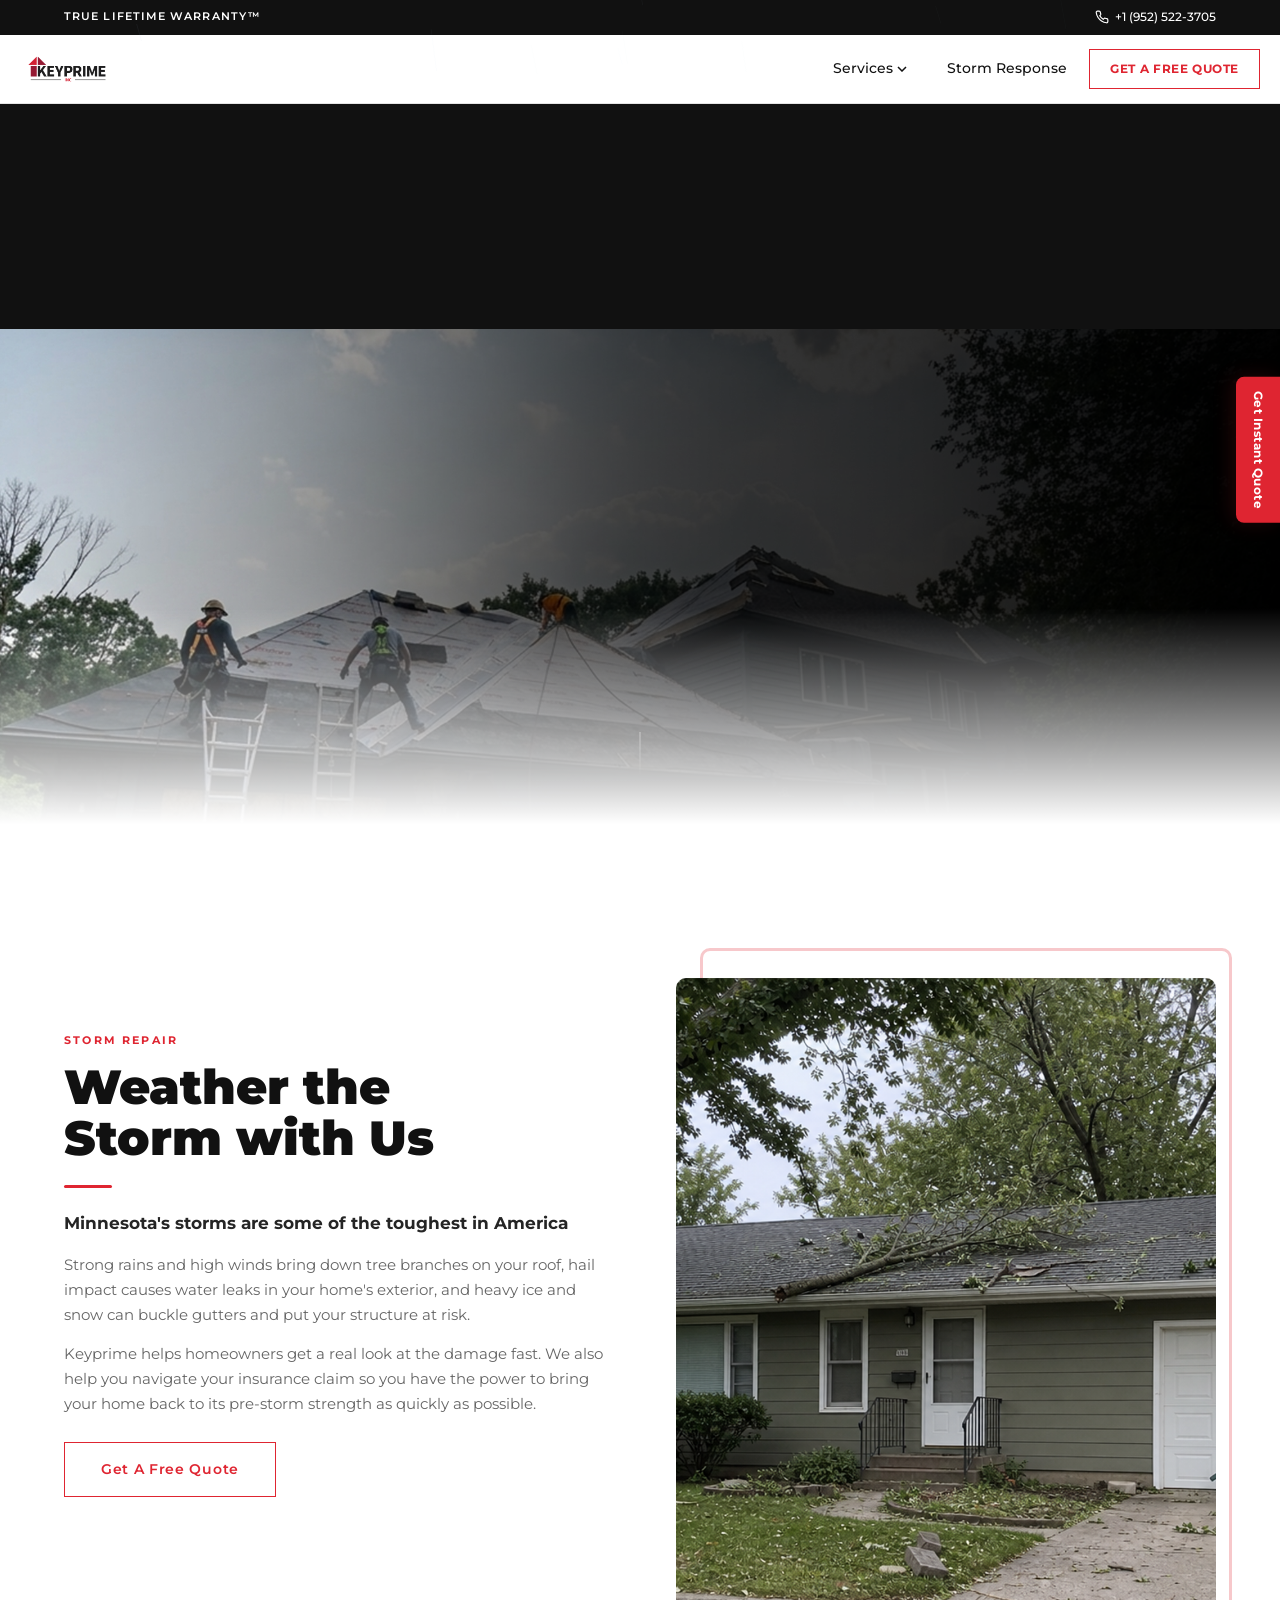
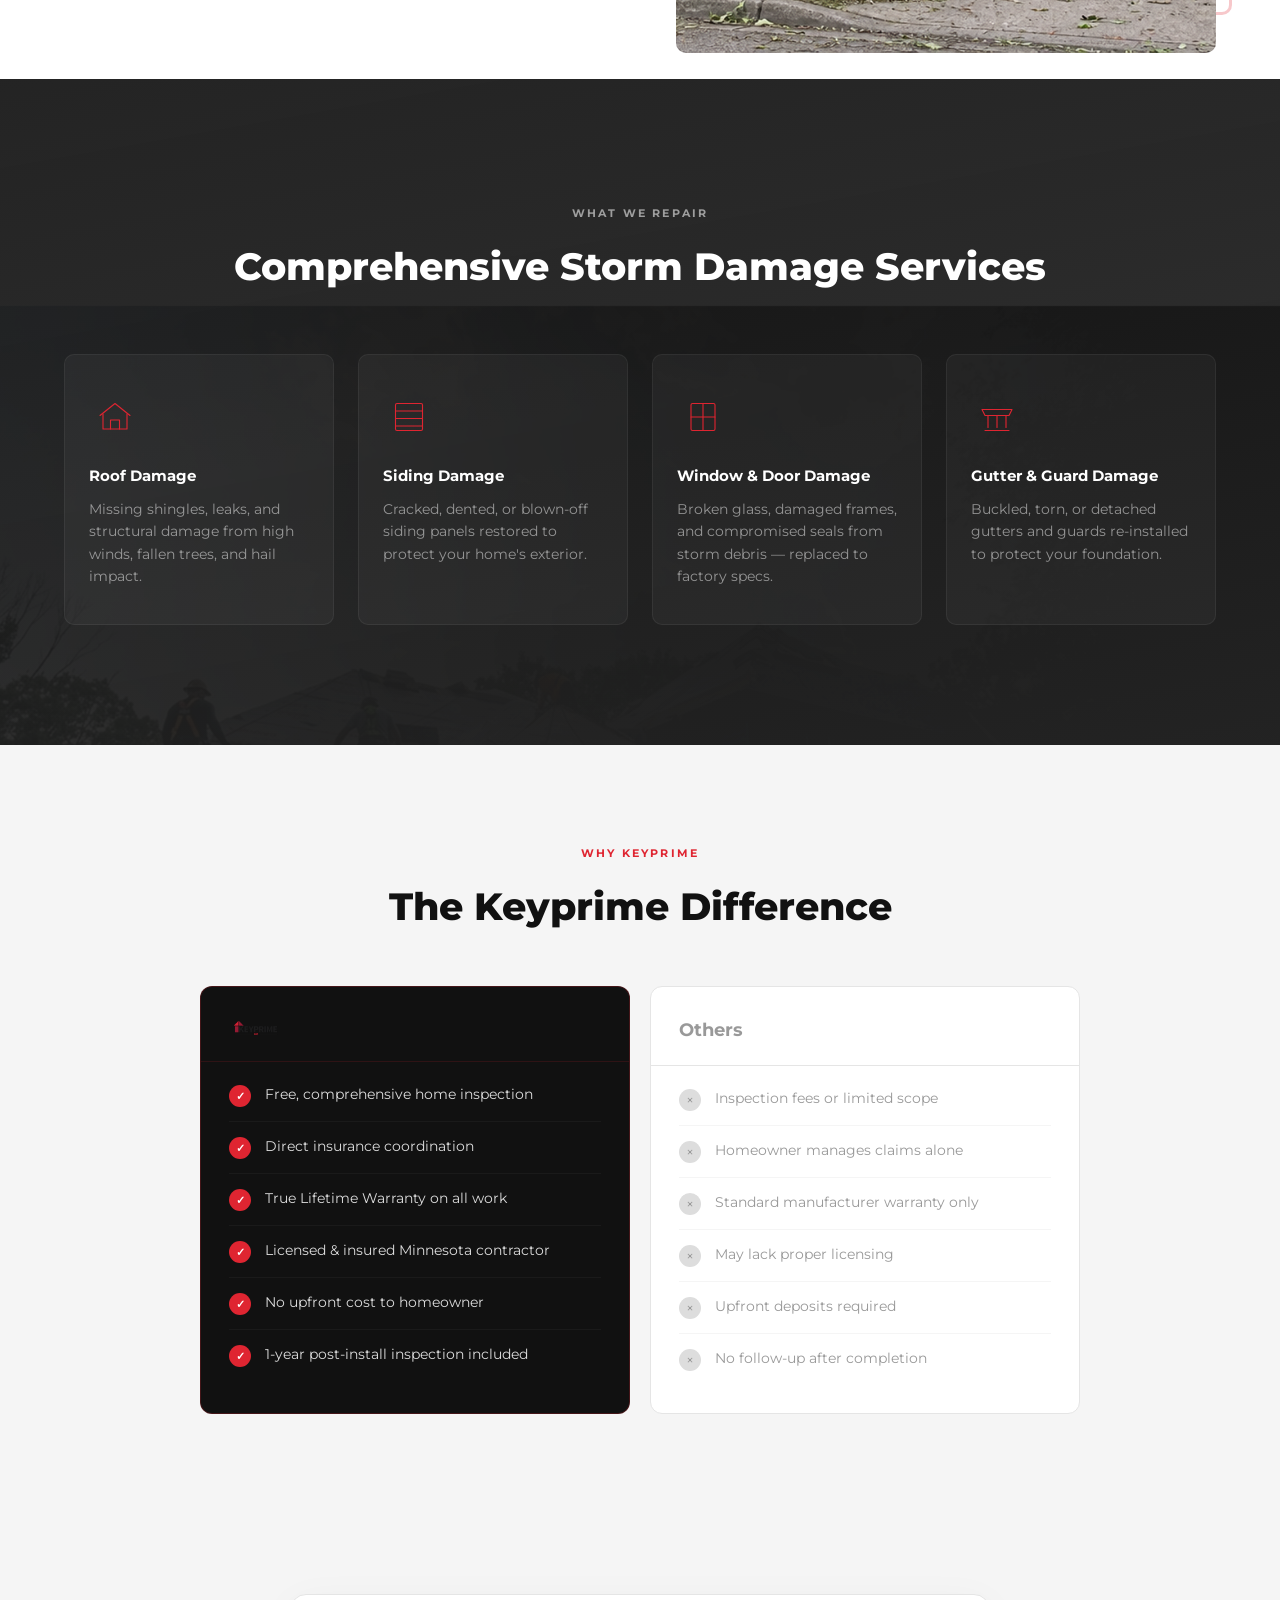
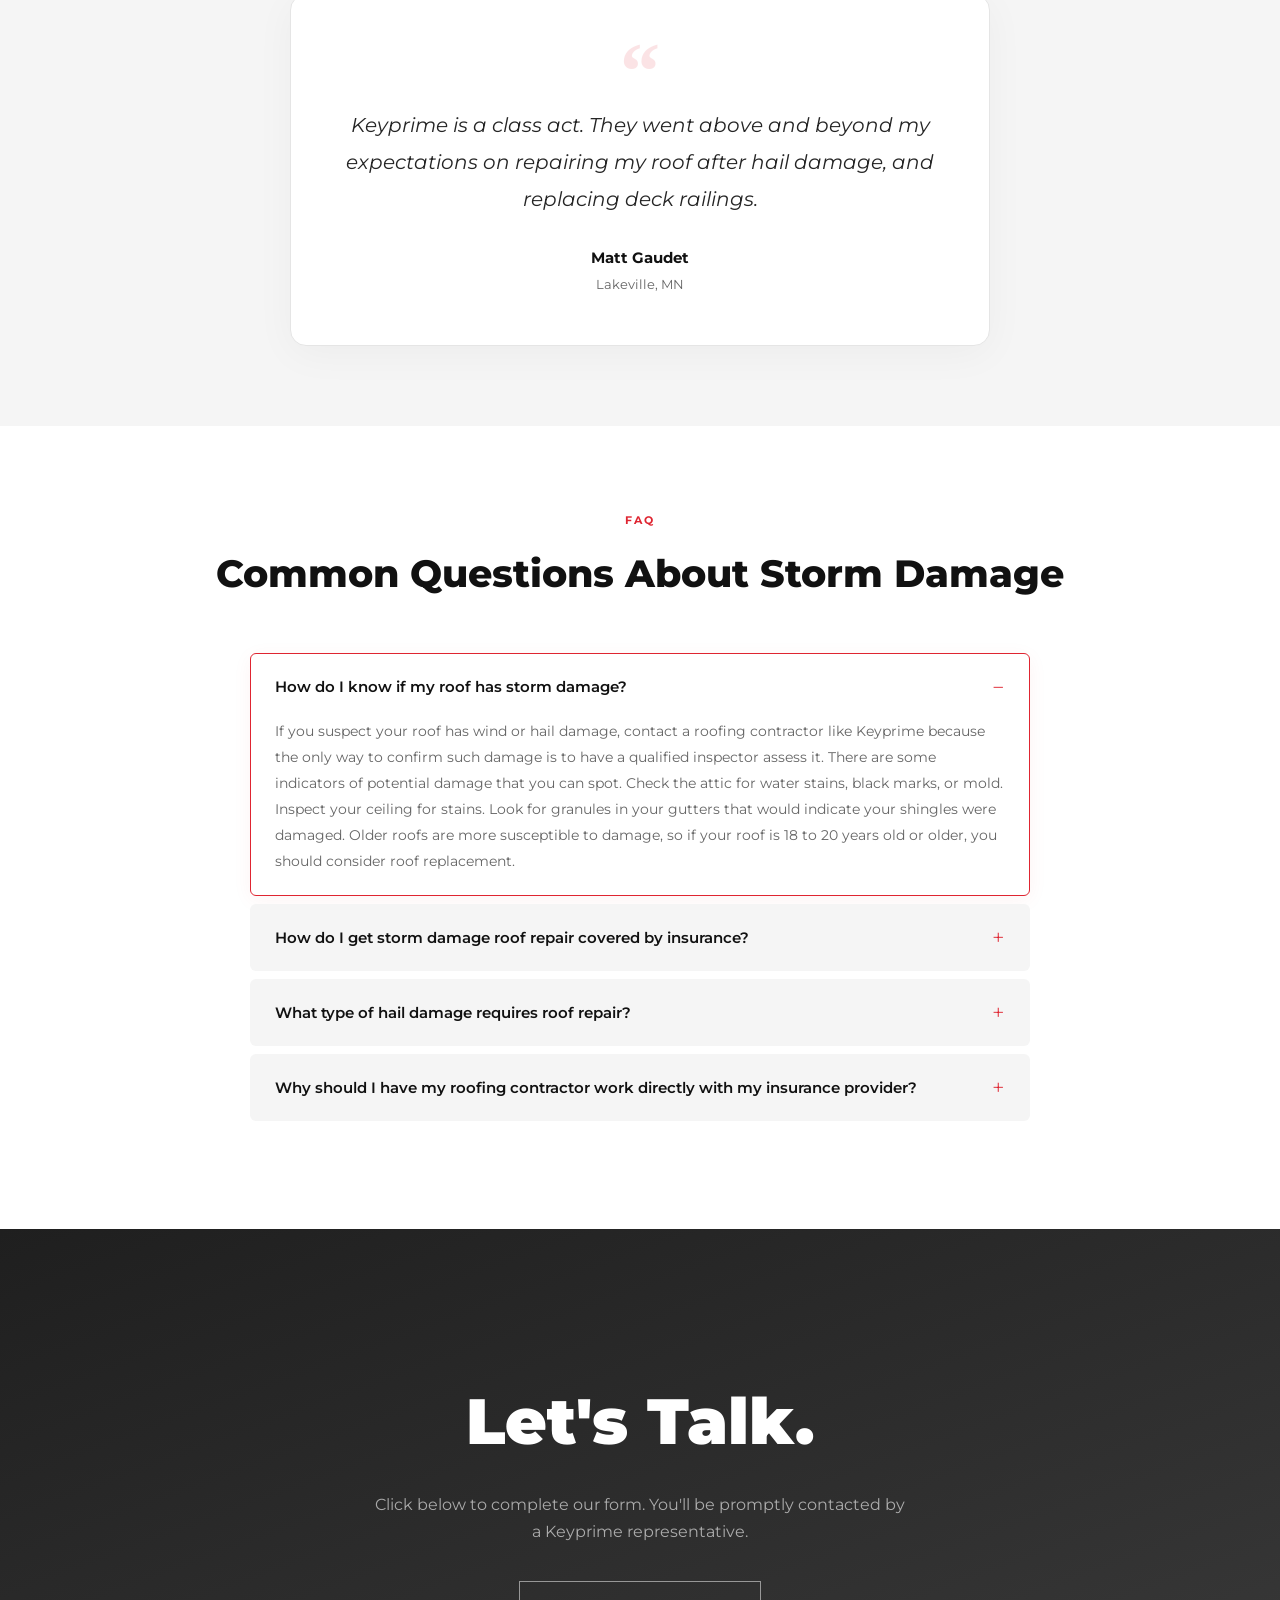
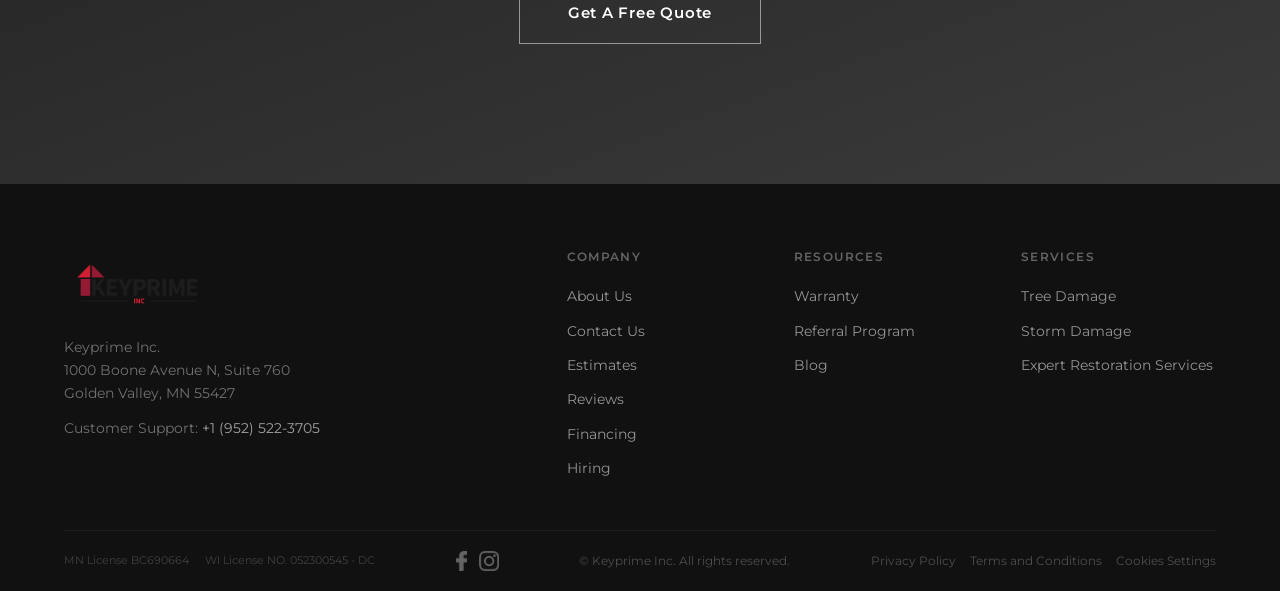
==== commit 885e41c2: "UI refinements: hero centering, logo, buttons, cleanup - Hero: video centers horizontally (object-po" ====
--- a/index.html
+++ b/index.html
@@ -87,7 +87,7 @@
         <div class="intro__col intro__col--image">
           <div class="intro__photo anim-in" data-delay="200">
             <div class="intro__photo-inner" data-parallax="0.06">
-              <img src="assets/images/roofer-rooftop.png" alt="Keyprime roofer at work" loading="lazy">
+              <img src="assets/images/storm-damage-house.png" alt="Storm damage — tree fallen on Minnesota home" loading="lazy">
             </div>
             <div class="intro__photo-accent"></div>
           </div>
@@ -150,7 +150,7 @@
       <div class="comparison__table">
         <div class="comparison__col comparison__col--kp anim-in" data-delay="100">
           <div class="comparison__header">
-            <img src="assets/logos/keyprime-logo-white.png" alt="Keyprime" width="120">
+            <img src="assets/logos/keyprime-logo-color.png" alt="Keyprime" height="32">
           </div>
           <ul class="comparison__list">
             <li><span class="check">&#10003;</span> Free, comprehensive home inspection</li>
@@ -178,37 +178,6 @@
     </div>
   </section>
 
-  <!-- ===== PROCESS ===== -->
-  <section class="process">
-    <div class="container">
-      <span class="tag tag--center anim-in">How It Works</span>
-      <h2 class="process__heading anim-in" data-delay="100">Your Storm Recovery in 4 Steps</h2>
-      <div class="process__track">
-        <div class="process__line" id="processLine"></div>
-        <div class="process__step anim-in" data-delay="0">
-          <div class="process__dot"><span>1</span></div>
-          <h3>Contact Us</h3>
-          <p>Call or submit our online form. A Keyprime representative will reach out promptly to schedule your free inspection.</p>
-        </div>
-        <div class="process__step anim-in" data-delay="150">
-          <div class="process__dot"><span>2</span></div>
-          <h3>Free Inspection</h3>
-          <p>Our certified inspectors assess your roof and exterior for wind, hail, and impact damage — no cost, no obligation.</p>
-        </div>
-        <div class="process__step anim-in" data-delay="300">
-          <div class="process__dot"><span>3</span></div>
-          <h3>Insurance Coordination</h3>
-          <p>We work directly with your insurance provider, documenting every detail so your claim is filed fast and accurately.</p>
-        </div>
-        <div class="process__step anim-in" data-delay="450">
-          <div class="process__dot"><span>4</span></div>
-          <h3>Expert Restoration</h3>
-          <p>Our skilled crews restore your home to pre-storm condition — backed by our True Lifetime Warranty.</p>
-        </div>
-      </div>
-    </div>
-  </section>
-
   <!-- ===== TESTIMONIAL ===== -->
   <section class="testimonial">
     <div class="container">
@@ -270,7 +239,7 @@
     <div class="container cta__content">
       <h2 class="anim-in">Let's Talk.</h2>
       <p class="anim-in" data-delay="100">Click below to complete our form. You'll be promptly contacted by a Keyprime representative.</p>
-      <a href="https://keyprimeroofing.com/free-estimate" class="btn btn--primary btn--lg anim-in" data-delay="200">Get A Free Quote</a>
+      <a href="https://keyprimeroofing.com/free-estimate" class="btn btn--cta-light btn--lg anim-in" data-delay="200">Get A Free Quote</a>
     </div>
   </section>
 
@@ -279,7 +248,7 @@
     <div class="container">
       <div class="footer__top">
         <div class="footer__brand">
-          <img src="assets/logos/keyprime-logo-white.png" alt="Keyprime Inc." width="150">
+          <img src="assets/logos/keyprime-logo-color.png" alt="Keyprime Inc." width="150">
           <p>Keyprime Inc.<br>1000 Boone Avenue N, Suite 760<br>Golden Valley, MN 55427</p>
           <p class="footer__phone">Customer Support: <a href="tel:+19525223705">+1 (952) 522-3705</a></p>
         </div>
@@ -319,8 +288,8 @@
           <span>WI License NO. 052300545 - DC</span>
         </div>
         <div class="footer__social">
-          <a href="https://www.facebook.com/keyprimeroofing" aria-label="Facebook"><img src="assets/icons/fb-icon.png" alt="" width="18"></a>
-          <a href="https://www.instagram.com/keyprimeroofing" aria-label="Instagram"><img src="assets/icons/ig-icon.png" alt="" width="18"></a>
+          <a href="https://www.facebook.com/keyprimeroofing" aria-label="Facebook"><img src="assets/icons/fb-icon.png" alt="" class="social-icon"></a>
+          <a href="https://www.instagram.com/keyprimeroofing" aria-label="Instagram"><img src="assets/icons/ig-icon.png" alt="" class="social-icon"></a>
         </div>
         <p>&copy; Keyprime Inc. All rights reserved.</p>
         <div class="footer__legal">
--- a/css/style.css
+++ b/css/style.css
@@ -38,6 +38,7 @@
 ul { list-style: none; }
 
 .container { width: 100%; max-width: var(--max); margin: 0 auto; padding: 0 24px; }
+.navbar .container { max-width: 100%; padding: 0 20px; }
 
 /* ── Buttons ── */
 .btn {
@@ -47,13 +48,24 @@
   border: 2px solid transparent; cursor: pointer;
   transition: all .3s var(--ease); white-space: nowrap;
 }
-.btn--primary { background: var(--red); color: var(--white); border-color: var(--red); }
+.btn--primary {
+  background: transparent; color: var(--red); border: 1.5px solid var(--red);
+  font-weight: 600; letter-spacing: .05em; border-radius: 0;
+}
 .btn--primary:hover {
-  background: var(--red-dk); border-color: var(--red-dk);
-  transform: translateY(-2px); box-shadow: 0 8px 28px rgba(223,37,49,.3);
-}
-.btn--outline { background: transparent; color: var(--white); border-color: rgba(255,255,255,.3); }
+  background: var(--red); color: var(--white);
+  transform: translateY(-1px); box-shadow: 0 6px 24px rgba(223,37,49,.2);
+}
+.btn--outline { background: transparent; color: var(--white); border-color: rgba(255,255,255,.3); border-radius: 0; }
 .btn--outline:hover { border-color: var(--white); background: rgba(255,255,255,.07); }
+.btn--cta-light {
+  background: transparent; color: var(--white); border: 1.5px solid rgba(255,255,255,.5);
+  font-weight: 600; letter-spacing: .05em; border-radius: 0;
+}
+.btn--cta-light:hover {
+  background: var(--white); color: var(--blk);
+  transform: translateY(-1px); box-shadow: 0 6px 24px rgba(255,255,255,.15);
+}
 .btn--lg { padding: 18px 48px; font-size: .95rem; }
 
 /* ── Tag (section label) ── */
@@ -105,8 +117,9 @@
 }
 .navbar--scrolled { box-shadow: 0 4px 30px rgba(0,0,0,.06); }
 .navbar__inner { display: flex; align-items: center; justify-content: space-between; height: 68px; }
-.navbar__logo-img { height: 38px; width: auto; }
-.navbar__menu { display: flex; align-items: center; gap: 4px; }
+.navbar__logo { margin-right: auto; }
+.navbar__logo-img { height: 46px; width: auto; }
+.navbar__menu { display: flex; align-items: center; gap: 4px; margin-left: auto; }
 .navbar__link {
   display: flex; align-items: center; gap: 4px;
   padding: 10px 18px; color: var(--blk); font-weight: 500; font-size: .88rem;
@@ -114,10 +127,13 @@
 }
 .navbar__link:hover { background: var(--off); color: var(--red); }
 .navbar__link--cta {
-  background: var(--red); color: var(--white); font-weight: 700;
-  font-size: .76rem; letter-spacing: .04em; padding: 10px 22px;
-}
-.navbar__link--cta:hover { background: var(--red-dk); color: var(--white); }
+  background: transparent; color: var(--red); font-weight: 700;
+  font-size: .76rem; letter-spacing: .05em; padding: 9px 20px;
+  border: 1.5px solid var(--red); border-radius: 0;
+}
+.navbar__link--cta:hover {
+  background: var(--red); color: var(--white);
+}
 
 /* Dropdown */
 .navbar__item--dropdown { position: relative; }
@@ -156,15 +172,16 @@
    HERO — clean video, no text overlay
    ============================================= */
 .hero {
-  position: relative; width: 100%; aspect-ratio: 16/9;
-  max-height: 90vh; overflow: hidden; background: var(--blk);
+  position: relative; width: 100%; height: 80vh;
+  overflow: hidden; background: var(--blk);
 }
 .hero__media {
   position: absolute; inset: 0; will-change: transform;
 }
 .hero__video {
-  width: 100%; height: 130%; object-fit: cover;
-  position: absolute; top: -15%;
+  width: 100%; height: 100%; object-fit: cover;
+  object-position: center center;
+  position: absolute; top: 0; left: 0;
 }
 .hero__gradient {
   position: absolute; bottom: 0; left: 0; right: 0; height: 30%;
@@ -319,45 +336,7 @@
   font-size: .85rem; font-weight: 400; margin-top: 1px;
 }
 
-/* =============================================
-   PROCESS — timeline
-   ============================================= */
-.process { padding: 100px 0; background: var(--white); }
-.process__heading {
-  font-size: clamp(1.6rem, 3vw, 2.4rem); font-weight: 800;
-  text-align: center; margin-bottom: 64px;
-}
-.process__track {
-  display: grid; grid-template-columns: repeat(4, 1fr); gap: 0;
-  position: relative;
-}
-/* Horizontal connecting line */
-.process__line {
-  position: absolute; top: 22px; left: 8%; right: 8%;
-  height: 2px; background: var(--gray-lt);
-  z-index: 0;
-}
-.process__line::after {
-  content: ''; position: absolute; inset: 0;
-  background: var(--red); transform: scaleX(0); transform-origin: left;
-  transition: transform 1.4s var(--ease-out);
-}
-.process__line.filled::after { transform: scaleX(1); }
-
-.process__step { text-align: center; position: relative; z-index: 1; padding: 0 16px; }
-.process__dot {
-  width: 44px; height: 44px; border-radius: 50%;
-  background: var(--white); border: 2px solid var(--gray-lt);
-  display: flex; align-items: center; justify-content: center;
-  margin: 0 auto 20px; transition: all .5s var(--ease-out);
-}
-.process__dot span { font-weight: 800; font-size: .85rem; color: var(--gray); transition: color .3s; }
-.process__step.visible .process__dot {
-  border-color: var(--red); background: var(--red);
-}
-.process__step.visible .process__dot span { color: var(--white); }
-.process__step h3 { font-size: .95rem; font-weight: 700; margin-bottom: 8px; }
-.process__step p { font-size: .85rem; color: var(--gray); line-height: 1.6; }
+/* Process section removed */
 
 /* =============================================
    TESTIMONIAL
@@ -488,9 +467,10 @@
 .footer__bottom p { font-size: .75rem; color: rgba(255,255,255,.25); }
 .footer__licenses { display: flex; gap: 16px; }
 .footer__licenses span { font-size: .7rem; color: rgba(255,255,255,.2); }
-.footer__social { display: flex; gap: 10px; }
-.footer__social a { opacity: .35; transition: opacity .3s; }
+.footer__social { display: flex; gap: 12px; align-items: center; }
+.footer__social a { opacity: .35; transition: opacity .3s; display: flex; align-items: center; }
 .footer__social a:hover { opacity: 1; }
+.social-icon { height: 20px; width: auto; }
 .footer__legal { display: flex; gap: 14px; }
 .footer__legal a { font-size: .75rem; color: rgba(255,255,255,.25); transition: color .2s; }
 .footer__legal a:hover { color: var(--white); }
@@ -500,8 +480,6 @@
    ============================================= */
 @media (max-width: 1024px) {
   .services__grid { grid-template-columns: repeat(2, 1fr); }
-  .process__track { grid-template-columns: repeat(2, 1fr); gap: 32px; }
-  .process__line { display: none; }
   .comparison__table { grid-template-columns: 1fr; max-width: 480px; }
   .footer__top { grid-template-columns: 1fr; }
 }
@@ -522,6 +500,7 @@
   .navbar__link--cta {
     margin-top: 16px; padding: 14px 24px; text-align: center;
     justify-content: center; border-bottom: none;
+    border: 1.5px solid var(--red); background: transparent; color: var(--red);
   }
   .navbar__dropdown {
     position: static; opacity: 1; visibility: visible; transform: none;
@@ -529,8 +508,8 @@
   }
   .navbar__dropdown li a { padding: 8px 0; }
 
-  .hero { aspect-ratio: auto; min-height: 56vh; }
-  .hero__video { height: 120%; top: -10%; }
+  .hero { height: 50vh; }
+  .navbar .container { padding: 0 16px; }
 
   .intro { padding: 60px 0 48px; }
   .intro__grid { grid-template-columns: 1fr; gap: 40px; }
@@ -543,13 +522,6 @@
   .service-card { padding: 28px 24px; }
 
   .comparison { padding: 60px 0; }
-  .process { padding: 60px 0; }
-  .process__heading { margin-bottom: 40px; }
-  .process__track { grid-template-columns: 1fr; gap: 20px; }
-  .process__step { text-align: left; display: grid; grid-template-columns: 44px 1fr; gap: 0 16px; }
-  .process__dot { margin: 0; grid-row: 1 / 3; }
-  .process__step h3 { align-self: end; }
-  .process__step p { grid-column: 2; }
 
   .testimonial { padding: 48px 0; }
   .testimonial__inner { padding: 32px 24px; }
@@ -567,5 +539,5 @@
 @media (max-width: 480px) {
   .container { padding: 0 16px; }
   .intro__heading { font-size: 1.8rem; }
-  .hero { min-height: 44vh; }
-}
+  .hero { height: 40vh; }
+}
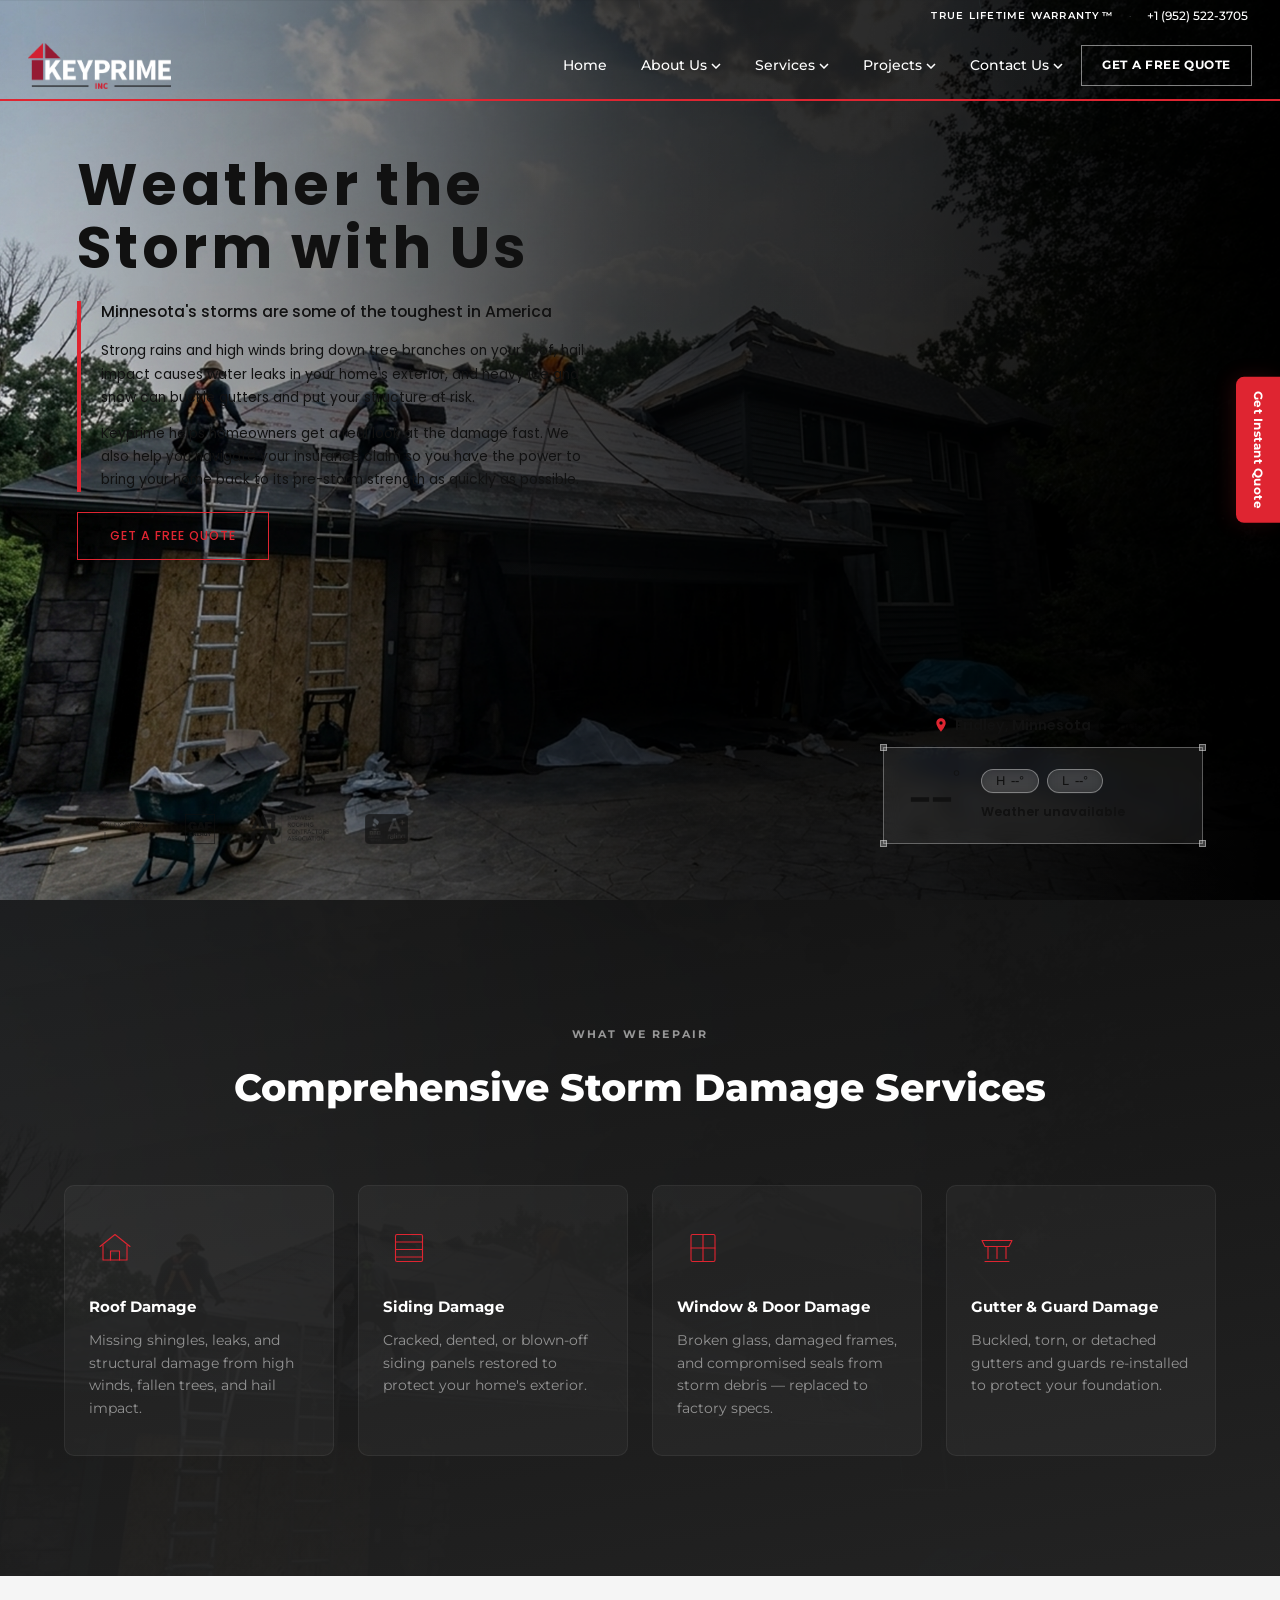
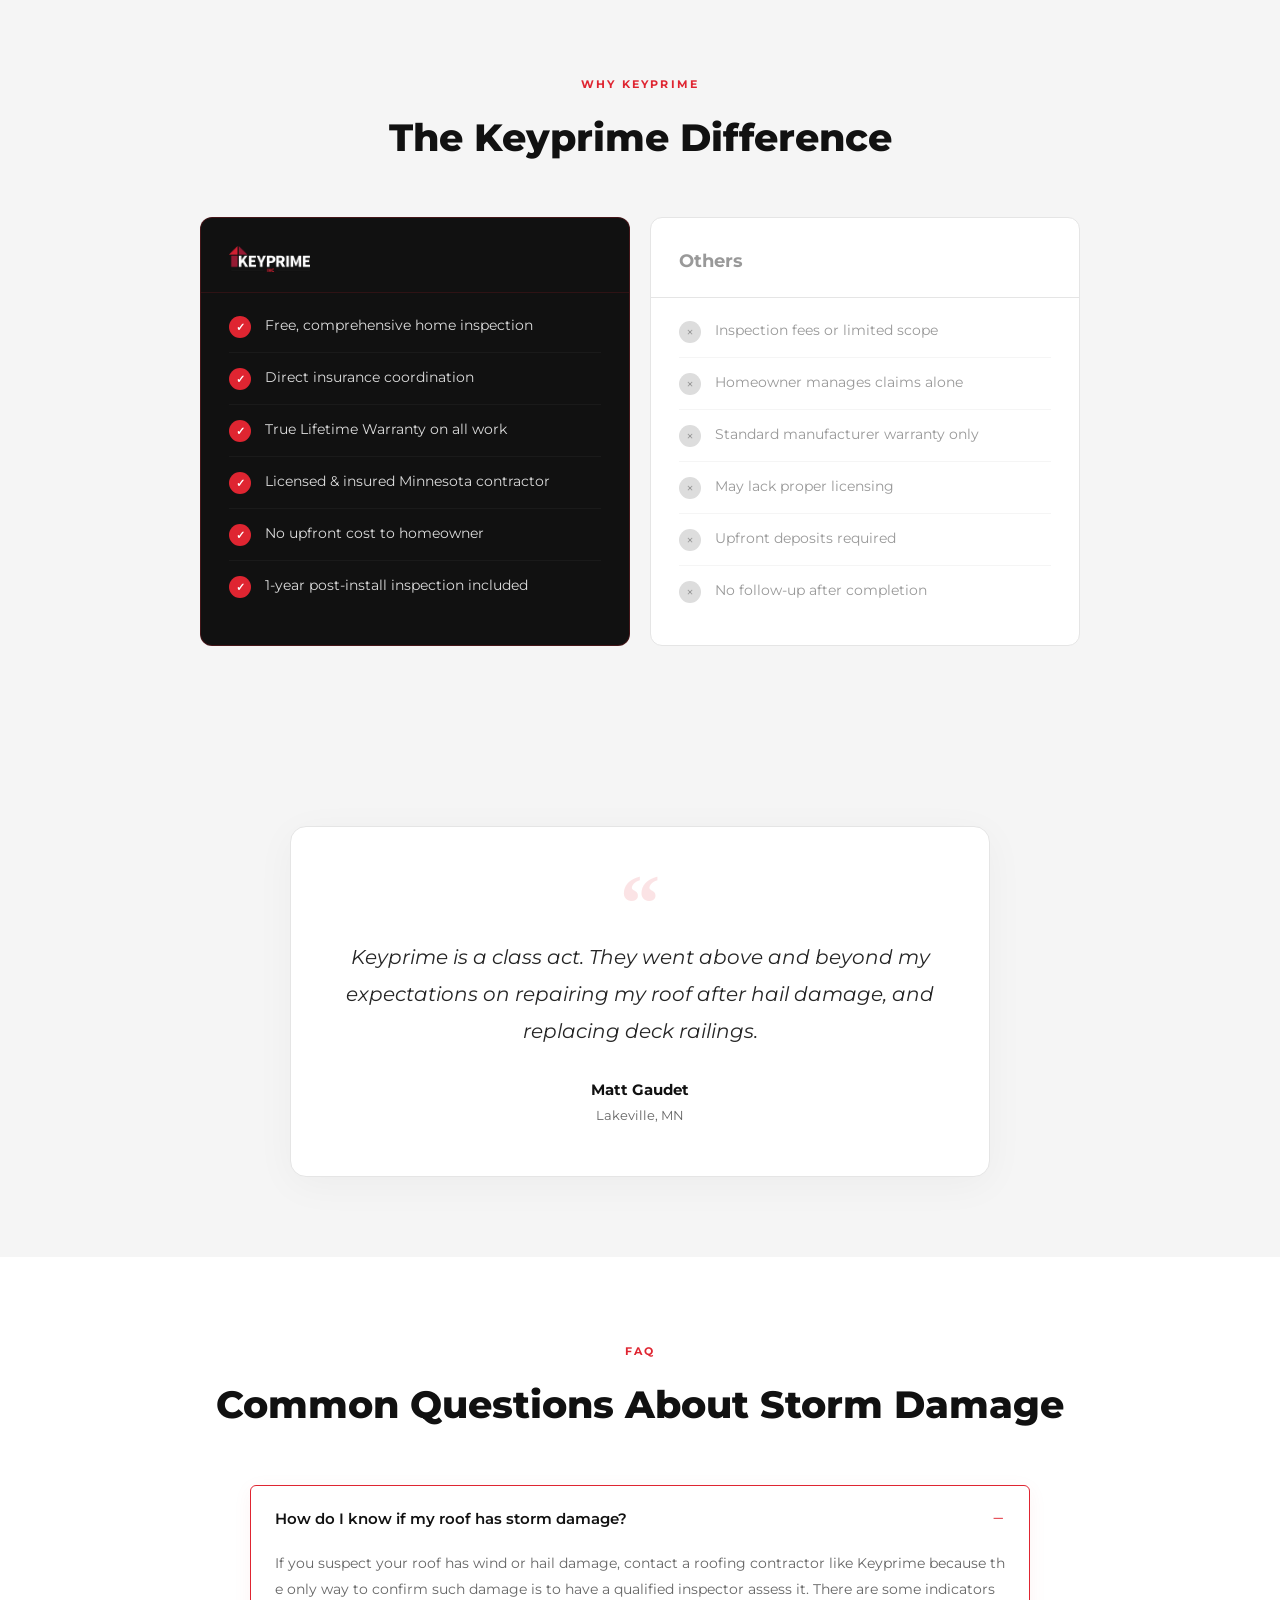
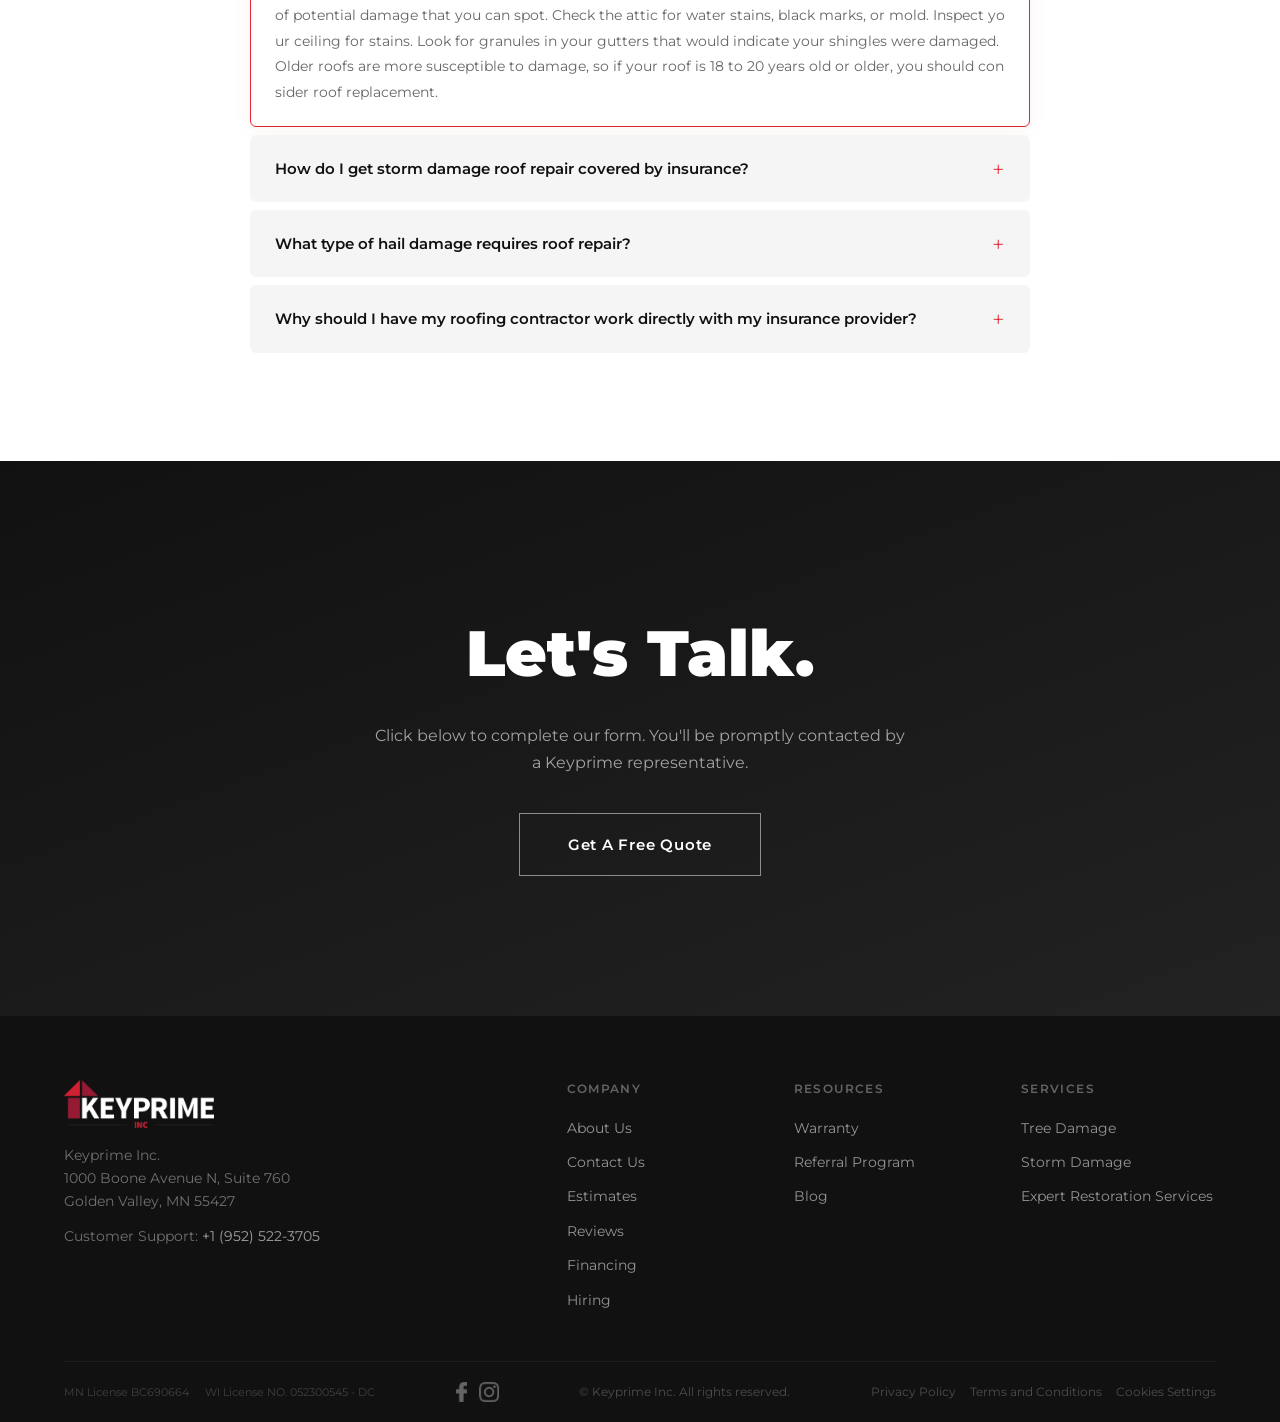
==== commit 9fd57a2a: "Add hero animations, responsive sizing, comparison hover pairing, FAQ accordion, and nav dropdown fi" ====
--- a/index.html
+++ b/index.html
@@ -7,35 +7,42 @@
   <meta name="description" content="Minnesota's trusted storm damage repair experts. Keyprime helps homeowners restore their homes fast with insurance claim assistance and a True Lifetime Warranty.">
   <link rel="preconnect" href="https://fonts.googleapis.com">
   <link rel="preconnect" href="https://fonts.gstatic.com" crossorigin>
-  <link href="https://fonts.googleapis.com/css2?family=Montserrat:wght@300;400;500;600;700;800;900&display=swap" rel="stylesheet">
+  <link href="https://fonts.googleapis.com/css2?family=Archivo:wght@100;200;300;400&family=Montserrat:wght@300;400;500;600;700;800;900&family=Poppins:wght@300;400;500;600;700;800;900&display=swap" rel="stylesheet">
   <link rel="stylesheet" href="css/style.css">
 </head>
 <body>
 
-  <!-- Storm rain canvas -->
-  <canvas id="stormCanvas" class="storm-canvas"></canvas>
-
-  <!-- ===== TOP BAR ===== -->
-  <div class="top-bar">
-    <div class="container top-bar__inner">
+  <!-- ===== TOP BAR (fixed, right-aligned like mockup) ===== -->
+  <div class="top-bar" id="topBar">
+    <div class="top-bar__inner">
       <span class="top-bar__warranty">TRUE LIFETIME WARRANTY&trade;</span>
-      <a href="tel:+19525223705" class="top-bar__phone">
-        <svg width="14" height="14" viewBox="0 0 24 24" fill="none" stroke="currentColor" stroke-width="2"><path d="M22 16.92v3a2 2 0 0 1-2.18 2 19.79 19.79 0 0 1-8.63-3.07 19.5 19.5 0 0 1-6-6 19.79 19.79 0 0 1-3.07-8.67A2 2 0 0 1 4.11 2h3a2 2 0 0 1 2 1.72c.127.96.361 1.903.7 2.81a2 2 0 0 1-.45 2.11L8.09 9.91a16 16 0 0 0 6 6l1.27-1.27a2 2 0 0 1 2.11-.45c.907.339 1.85.573 2.81.7A2 2 0 0 1 22 16.92z"/></svg>
-        +1 (952) 522-3705
-      </a>
+      <span class="top-bar__sep">&middot;</span>
+      <a href="tel:+19525223705" class="top-bar__phone">+1 (952) 522-3705</a>
     </div>
   </div>
 
-  <!-- ===== NAVIGATION ===== -->
-  <nav class="navbar" id="navbar">
-    <div class="container navbar__inner">
+  <!-- ===== NAVBAR (fixed, transparent over hero → solid on scroll) ===== -->
+  <nav class="navbar navbar--hero" id="navbar">
+    <div class="navbar__inner">
       <a href="https://keyprimeroofing.com" class="navbar__logo">
-        <img src="assets/logos/keyprime-logo-color.png" alt="Keyprime Inc." class="navbar__logo-img">
+        <img src="assets/logos/keyprime-logo-white.png" alt="Keyprime Inc." class="navbar__logo-img navbar__logo-img--white">
+        <img src="assets/logos/keyprime-logo-color.png" alt="Keyprime Inc." class="navbar__logo-img navbar__logo-img--color">
       </a>
       <button class="navbar__toggle" id="navToggle" aria-label="Toggle navigation">
         <span></span><span></span><span></span>
       </button>
       <ul class="navbar__menu" id="navMenu">
+        <li class="navbar__item">
+          <a href="https://keyprimeroofing.com" class="navbar__link">Home</a>
+        </li>
+        <li class="navbar__item navbar__item--dropdown">
+          <a href="https://keyprimeroofing.com/about" class="navbar__link">About Us <svg width="10" height="6" viewBox="0 0 10 6"><path d="M1 1l4 4 4-4" stroke="currentColor" stroke-width="1.5" fill="none"/></svg></a>
+          <ul class="navbar__dropdown">
+            <li><a href="https://keyprimeroofing.com/about">Our Story</a></li>
+            <li><a href="https://keyprimeroofing.com/reviews">Reviews</a></li>
+            <li><a href="https://keyprimeroofing.com/hiring">Careers</a></li>
+          </ul>
+        </li>
         <li class="navbar__item navbar__item--dropdown">
           <a href="https://keyprimeroofing.com/services" class="navbar__link">Services <svg width="10" height="6" viewBox="0 0 10 6"><path d="M1 1l4 4 4-4" stroke="currentColor" stroke-width="1.5" fill="none"/></svg></a>
           <ul class="navbar__dropdown">
@@ -47,259 +54,307 @@
             <li><a href="https://keyprimeroofing.com/services/ice-dam-removal">Ice Dam Removal</a></li>
           </ul>
         </li>
-        <li class="navbar__item"><a href="https://keyprimeroofing.com/services/storm-repair" class="navbar__link">Storm Response</a></li>
-        <li class="navbar__item"><a href="https://keyprimeroofing.com/free-estimate" class="navbar__link navbar__link--cta">GET A FREE QUOTE</a></li>
+        <li class="navbar__item navbar__item--dropdown">
+          <a href="https://keyprimeroofing.com/projects" class="navbar__link">Projects <svg width="10" height="6" viewBox="0 0 10 6"><path d="M1 1l4 4 4-4" stroke="currentColor" stroke-width="1.5" fill="none"/></svg></a>
+          <ul class="navbar__dropdown">
+            <li><a href="https://keyprimeroofing.com/projects">Gallery</a></li>
+            <li><a href="https://keyprimeroofing.com/blog">Blog</a></li>
+          </ul>
+        </li>
+        <li class="navbar__item navbar__item--dropdown">
+          <a href="https://keyprimeroofing.com/contact" class="navbar__link">Contact Us <svg width="10" height="6" viewBox="0 0 10 6"><path d="M1 1l4 4 4-4" stroke="currentColor" stroke-width="1.5" fill="none"/></svg></a>
+          <ul class="navbar__dropdown">
+            <li><a href="https://keyprimeroofing.com/contact">Get in Touch</a></li>
+            <li><a href="https://keyprimeroofing.com/free-estimate">Free Estimate</a></li>
+            <li><a href="https://keyprimeroofing.com/referral-program">Referral Program</a></li>
+          </ul>
+        </li>
+        <li class="navbar__item">
+          <a href="https://keyprimeroofing.com/free-estimate" class="navbar__link navbar__link--cta">GET A FREE QUOTE</a>
+        </li>
       </ul>
     </div>
+    <div class="navbar__accent"></div>
   </nav>
 
   <!-- Mobile nav overlay -->
   <div class="nav-overlay" id="navOverlay"></div>
 
-  <!-- ===== HERO — video with embedded text, NO overlay copy ===== -->
+  <!-- ===== HERO (fixed, full viewport — content scrolls over it) ===== -->
   <section class="hero" id="hero">
-    <div class="hero__media" data-parallax="0.25">
+    <canvas id="stormCanvas" class="storm-canvas"></canvas>
+    <div class="hero__media">
       <video class="hero__video" autoplay muted loop playsinline poster="assets/images/storm-hero-desktop.png">
-        <source src="assets/videos/storm-hero-sample.mp4" type="video/mp4">
+        <source src="assets/videos/storm-hero-video.mp4" type="video/mp4">
       </video>
     </div>
-    <div class="hero__gradient"></div>
-    <div class="hero__scroll-cue">
-      <div class="hero__scroll-line"></div>
+    <div class="hero__overlay"></div>
+
+    <!-- Hero text content (left side) -->
+    <div class="hero__content">
+      <h1 class="hero__heading hero-anim">Weather the<br>Storm with Us</h1>
+      <div class="hero__body">
+        <h2 class="hero__sub hero-anim" data-delay="200">Minnesota's storms are some of the toughest in America</h2>
+        <p class="hero__text hero-anim" data-delay="400">Strong rains and high winds bring down tree branches on your roof, hail impact causes water leaks in your home's exterior, and heavy ice and snow can buckle gutters and put your structure at risk.</p>
+        <p class="hero__text hero-anim" data-delay="550">Keyprime helps homeowners get a real look at the damage fast. We also help you navigate your insurance claim so you have the power to bring your home back to its pre-storm strength as quickly as possible.</p>
+      </div>
+      <a href="https://keyprimeroofing.com/free-estimate" class="btn btn--hero hero-anim" data-delay="700">GET A FREE QUOTE</a>
+    </div>
+
+    <!-- Real-time weather widget (bottom right) -->
+    <div class="hero__weather" id="weatherWidget">
+      <div class="weather__location">
+        <svg class="weather__pin" viewBox="0 0 24 24" width="16" height="16" fill="#DF2531" stroke="none"><path d="M12 2C8.13 2 5 5.13 5 9c0 5.25 7 13 7 13s7-7.75 7-13c0-3.87-3.13-7-7-7zm0 9.5a2.5 2.5 0 1 1 0-5 2.5 2.5 0 0 1 0 5z"/></svg>
+        <span class="weather__city" id="weatherCity">Fridley, Minnesota</span>
+        <span class="weather__date" id="weatherDate"></span>
+      </div>
+      <div class="weather__box">
+        <span class="weather__corner weather__corner--tl"></span>
+        <span class="weather__corner weather__corner--tr"></span>
+        <span class="weather__corner weather__corner--bl"></span>
+        <span class="weather__corner weather__corner--br"></span>
+        <div class="weather__temp-wrap">
+          <span class="weather__temp" id="weatherTemp">--</span>
+          <span class="weather__deg">&deg;</span>
+        </div>
+        <div class="weather__right">
+          <div class="weather__hilo">
+            <span class="weather__hi">H&ensp;<span id="weatherHi">--</span>&deg;</span>
+            <span class="weather__lo">L&ensp;<span id="weatherLo">--</span>&deg;</span>
+          </div>
+          <div class="weather__cond" id="weatherCond">Loading forecast&hellip;</div>
+        </div>
+      </div>
+    </div>
+
+    <!-- Partner / certification logos — scrolling marquee -->
+    <div class="hero__partners">
+      <div class="partners__track">
+        <img src="assets/logos/coatings-pro+.png" alt="CoatingsPro+">
+        <img src="assets/logos/gaf.png" alt="GAF">
+        <img src="assets/logos/mrca.png" alt="MRCA">
+        <img src="assets/logos/bbb.png" alt="BBB">
+        <img src="assets/logos/mule-hide.png" alt="Mule-Hide">
+        <img src="assets/logos/nrca.png" alt="NRCA">
+        <img src="assets/logos/owens-corning.png" alt="Owens Corning">
+        <img src="assets/logos/velux.png" alt="Velux">
+        <img src="assets/logos/coatings-pro+.png" alt="CoatingsPro+">
+        <img src="assets/logos/gaf.png" alt="GAF">
+        <img src="assets/logos/mrca.png" alt="MRCA">
+        <img src="assets/logos/bbb.png" alt="BBB">
+        <img src="assets/logos/mule-hide.png" alt="Mule-Hide">
+        <img src="assets/logos/nrca.png" alt="NRCA">
+        <img src="assets/logos/owens-corning.png" alt="Owens Corning">
+        <img src="assets/logos/velux.png" alt="Velux">
+      </div>
     </div>
   </section>
 
-  <!-- ===== INTRO ===== -->
-  <section class="intro">
-    <div class="container">
-      <div class="intro__grid">
-        <div class="intro__col intro__col--text">
-          <span class="tag anim-in">Storm Repair</span>
-          <h2 class="intro__heading anim-in" data-delay="100">
-            Weather the<br>Storm with Us
-          </h2>
-          <div class="intro__divider anim-in" data-delay="150"></div>
-          <h3 class="intro__sub anim-in" data-delay="200">Minnesota's storms are some of the toughest in America</h3>
-          <p class="anim-in" data-delay="250">Strong rains and high winds bring down tree branches on your roof, hail impact causes water leaks in your home's exterior, and heavy ice and snow can buckle gutters and put your structure at risk.</p>
-          <p class="anim-in" data-delay="300">Keyprime helps homeowners get a real look at the damage fast. We also help you navigate your insurance claim so you have the power to bring your home back to its pre-storm strength as quickly as possible.</p>
-          <a href="https://keyprimeroofing.com/free-estimate" class="btn btn--primary anim-in" data-delay="350">Get A Free Quote</a>
-        </div>
-        <div class="intro__col intro__col--image">
-          <div class="intro__photo anim-in" data-delay="200">
-            <div class="intro__photo-inner" data-parallax="0.06">
-              <img src="assets/images/storm-damage-house.png" alt="Storm damage — tree fallen on Minnesota home" loading="lazy">
-            </div>
-            <div class="intro__photo-accent"></div>
-          </div>
-        </div>
-      </div>
-    </div>
-  </section>
-
-  <!-- ===== DAMAGE TYPES ===== -->
-  <section class="services">
-    <div class="services__bg" data-parallax="0.1">
-      <img src="assets/images/storm-hero-desktop.png" alt="" loading="lazy">
-    </div>
-    <div class="services__overlay"></div>
-    <div class="container services__content">
-      <span class="tag tag--light anim-in">What We Repair</span>
-      <h2 class="services__heading anim-in" data-delay="100">Comprehensive Storm Damage Services</h2>
-      <div class="services__grid">
-        <div class="service-card anim-in" data-delay="0">
-          <div class="service-card__icon">
-            <!-- Roof icon -->
-            <svg viewBox="0 0 48 48" fill="none" stroke="currentColor" stroke-width="1.5" stroke-linecap="round" stroke-linejoin="round"><path d="M4 22L24 6l20 16"/><path d="M8 20v20h32V20"/><path d="M18 40V28h12v12"/></svg>
-          </div>
-          <h3>Roof Damage</h3>
-          <p>Missing shingles, leaks, and structural damage from high winds, fallen trees, and hail impact.</p>
-        </div>
-        <div class="service-card anim-in" data-delay="100">
-          <div class="service-card__icon">
-            <!-- Siding icon -->
-            <svg viewBox="0 0 48 48" fill="none" stroke="currentColor" stroke-width="1.5" stroke-linecap="round" stroke-linejoin="round"><rect x="6" y="6" width="36" height="36" rx="2"/><path d="M6 16h36M6 26h36M6 36h36"/></svg>
-          </div>
-          <h3>Siding Damage</h3>
-          <p>Cracked, dented, or blown-off siding panels restored to protect your home's exterior.</p>
-        </div>
-        <div class="service-card anim-in" data-delay="200">
-          <div class="service-card__icon">
-            <!-- Window icon -->
-            <svg viewBox="0 0 48 48" fill="none" stroke="currentColor" stroke-width="1.5" stroke-linecap="round" stroke-linejoin="round"><rect x="8" y="6" width="32" height="36" rx="2"/><path d="M24 6v36M8 24h32"/></svg>
-          </div>
-          <h3>Window &amp; Door Damage</h3>
-          <p>Broken glass, damaged frames, and compromised seals from storm debris — replaced to factory specs.</p>
-        </div>
-        <div class="service-card anim-in" data-delay="300">
-          <div class="service-card__icon">
-            <!-- Gutter icon -->
-            <svg viewBox="0 0 48 48" fill="none" stroke="currentColor" stroke-width="1.5" stroke-linecap="round" stroke-linejoin="round"><path d="M4 14h40l-4 8H8z"/><path d="M12 22v16M24 22v16M36 22v16"/><path d="M8 42h32"/></svg>
-          </div>
-          <h3>Gutter &amp; Guard Damage</h3>
-          <p>Buckled, torn, or detached gutters and guards re-installed to protect your foundation.</p>
-        </div>
-      </div>
-    </div>
-  </section>
-
-  <!-- ===== KEYPRIME vs OTHERS ===== -->
-  <section class="comparison">
-    <div class="container">
-      <span class="tag tag--center anim-in">Why Keyprime</span>
-      <h2 class="comparison__heading anim-in" data-delay="100">The Keyprime Difference</h2>
-      <div class="comparison__table">
-        <div class="comparison__col comparison__col--kp anim-in" data-delay="100">
-          <div class="comparison__header">
-            <img src="assets/logos/keyprime-logo-color.png" alt="Keyprime" height="32">
-          </div>
-          <ul class="comparison__list">
-            <li><span class="check">&#10003;</span> Free, comprehensive home inspection</li>
-            <li><span class="check">&#10003;</span> Direct insurance coordination</li>
-            <li><span class="check">&#10003;</span> True Lifetime Warranty on all work</li>
-            <li><span class="check">&#10003;</span> Licensed &amp; insured Minnesota contractor</li>
-            <li><span class="check">&#10003;</span> No upfront cost to homeowner</li>
-            <li><span class="check">&#10003;</span> 1-year post-install inspection included</li>
-          </ul>
-        </div>
-        <div class="comparison__col comparison__col--others anim-in" data-delay="250">
-          <div class="comparison__header">
-            <span>Others</span>
-          </div>
-          <ul class="comparison__list">
-            <li><span class="cross">&times;</span> Inspection fees or limited scope</li>
-            <li><span class="cross">&times;</span> Homeowner manages claims alone</li>
-            <li><span class="cross">&times;</span> Standard manufacturer warranty only</li>
-            <li><span class="cross">&times;</span> May lack proper licensing</li>
-            <li><span class="cross">&times;</span> Upfront deposits required</li>
-            <li><span class="cross">&times;</span> No follow-up after completion</li>
-          </ul>
-        </div>
-      </div>
-    </div>
-  </section>
-
-  <!-- ===== TESTIMONIAL ===== -->
-  <section class="testimonial">
-    <div class="container">
-      <div class="testimonial__inner anim-in">
-        <div class="testimonial__mark">&ldquo;</div>
-        <blockquote>
-          <p>Keyprime is a class act. They went above and beyond my expectations on repairing my roof after hail damage, and replacing deck railings.</p>
-        </blockquote>
-        <div class="testimonial__author">
-          <strong>Matt Gaudet</strong>
-          <span>Lakeville, MN</span>
-        </div>
-      </div>
-    </div>
-  </section>
-
-  <!-- ===== FAQ ===== -->
-  <section class="faq">
-    <div class="container">
-      <div class="faq__header">
-        <span class="tag anim-in">FAQ</span>
-        <h2 class="faq__heading anim-in" data-delay="100">Common Questions About Storm Damage</h2>
-      </div>
-      <div class="faq__list">
-        <details class="faq__item anim-in" data-delay="0" open>
-          <summary>How do I know if my roof has storm damage?</summary>
-          <div class="faq__answer">
-            <p>If you suspect your roof has wind or hail damage, contact a roofing contractor like Keyprime because the only way to confirm such damage is to have a qualified inspector assess it. There are some indicators of potential damage that you can spot. Check the attic for water stains, black marks, or mold. Inspect your ceiling for stains. Look for granules in your gutters that would indicate your shingles were damaged. Older roofs are more susceptible to damage, so if your roof is 18 to 20 years old or older, you should consider roof replacement.</p>
-          </div>
-        </details>
-        <details class="faq__item anim-in" data-delay="80">
-          <summary>How do I get storm damage roof repair covered by insurance?</summary>
-          <div class="faq__answer">
-            <p>Once you suspect your roof has storm damage, contact your insurance provider to confirm what type of policy you have, how long it will take to process a claim, and if estimates will be required for repairs. You have two years after the date of damage to report it to your insurance company. Once you contact your insurer, contact Keyprime. Our qualified inspectors are trained to identify storm damage and our experienced staff will work with insurance to get storm damage to your roof repaired quickly and correctly.</p>
-          </div>
-        </details>
-        <details class="faq__item anim-in" data-delay="160">
-          <summary>What type of hail damage requires roof repair?</summary>
-          <div class="faq__answer">
-            <p>Depending on the size of the hail damage, different types of repairs will be more useful. The type of repair would depend on how deep and wide the hole is. A roofing contractor will be able to determine if a repair or replacement is needed.</p>
-          </div>
-        </details>
-        <details class="faq__item anim-in" data-delay="240">
-          <summary>Why should I have my roofing contractor work directly with my insurance provider?</summary>
-          <div class="faq__answer">
-            <p>Keyprime not only inspects roofs for storm damage, but can also work directly with your insurance provider to get the damage repaired quickly with no upfront cost to you. Keyprime employs a team of experienced professionals that specialize in working through insurance claims to make sure they are processed properly and on time.</p>
-          </div>
-        </details>
-      </div>
-    </div>
-  </section>
-
-  <!-- ===== CTA — LET'S TALK ===== -->
-  <section class="cta">
-    <div class="cta__bg" data-parallax="0.18">
-      <img src="assets/images/team-photo.png" alt="" loading="lazy">
-    </div>
-    <div class="cta__overlay"></div>
-    <div class="container cta__content">
-      <h2 class="anim-in">Let's Talk.</h2>
-      <p class="anim-in" data-delay="100">Click below to complete our form. You'll be promptly contacted by a Keyprime representative.</p>
-      <a href="https://keyprimeroofing.com/free-estimate" class="btn btn--cta-light btn--lg anim-in" data-delay="200">Get A Free Quote</a>
-    </div>
-  </section>
-
-  <!-- ===== FOOTER ===== -->
-  <footer class="footer">
-    <div class="container">
-      <div class="footer__top">
-        <div class="footer__brand">
-          <img src="assets/logos/keyprime-logo-color.png" alt="Keyprime Inc." width="150">
-          <p>Keyprime Inc.<br>1000 Boone Avenue N, Suite 760<br>Golden Valley, MN 55427</p>
-          <p class="footer__phone">Customer Support: <a href="tel:+19525223705">+1 (952) 522-3705</a></p>
-        </div>
-        <div class="footer__links">
-          <div class="footer__col">
-            <h4>Company</h4>
-            <ul>
-              <li><a href="https://keyprimeroofing.com/about">About Us</a></li>
-              <li><a href="https://keyprimeroofing.com/contact">Contact Us</a></li>
-              <li><a href="https://keyprimeroofing.com/free-estimate">Estimates</a></li>
-              <li><a href="https://keyprimeroofing.com/reviews">Reviews</a></li>
-              <li><a href="https://keyprimeroofing.com/financing">Financing</a></li>
-              <li><a href="https://keyprimeroofing.com/hiring">Hiring</a></li>
+  <!-- ===== SCROLLABLE PAGE CONTENT (slides over the fixed hero) ===== -->
+  <div class="page-content">
+
+    <!-- ===== DAMAGE TYPES ===== -->
+    <section class="services">
+      <div class="services__bg" data-parallax="0.1">
+        <img src="assets/images/storm-hero-desktop.png" alt="" loading="lazy">
+      </div>
+      <div class="services__overlay"></div>
+      <div class="container services__content">
+        <span class="tag tag--light anim-in">What We Repair</span>
+        <h2 class="services__heading anim-in" data-delay="100">Comprehensive Storm Damage Services</h2>
+        <div class="services__grid">
+          <div class="service-card anim-slide-right" data-delay="0">
+            <div class="service-card__icon">
+              <svg viewBox="0 0 48 48" fill="none" stroke="currentColor" stroke-width="1.5" stroke-linecap="round" stroke-linejoin="round"><path d="M4 22L24 6l20 16"/><path d="M8 20v20h32V20"/><path d="M18 40V28h12v12"/></svg>
+            </div>
+            <h3>Roof Damage</h3>
+            <p>Missing shingles, leaks, and structural damage from high winds, fallen trees, and hail impact.</p>
+          </div>
+          <div class="service-card anim-slide-right" data-delay="150">
+            <div class="service-card__icon">
+              <svg viewBox="0 0 48 48" fill="none" stroke="currentColor" stroke-width="1.5" stroke-linecap="round" stroke-linejoin="round"><rect x="6" y="6" width="36" height="36" rx="2"/><path d="M6 16h36M6 26h36M6 36h36"/></svg>
+            </div>
+            <h3>Siding Damage</h3>
+            <p>Cracked, dented, or blown-off siding panels restored to protect your home's exterior.</p>
+          </div>
+          <div class="service-card anim-slide-right" data-delay="300">
+            <div class="service-card__icon">
+              <svg viewBox="0 0 48 48" fill="none" stroke="currentColor" stroke-width="1.5" stroke-linecap="round" stroke-linejoin="round"><rect x="8" y="6" width="32" height="36" rx="2"/><path d="M24 6v36M8 24h32"/></svg>
+            </div>
+            <h3>Window &amp; Door Damage</h3>
+            <p>Broken glass, damaged frames, and compromised seals from storm debris — replaced to factory specs.</p>
+          </div>
+          <div class="service-card anim-slide-right" data-delay="450">
+            <div class="service-card__icon">
+              <svg viewBox="0 0 48 48" fill="none" stroke="currentColor" stroke-width="1.5" stroke-linecap="round" stroke-linejoin="round"><path d="M4 14h40l-4 8H8z"/><path d="M12 22v16M24 22v16M36 22v16"/><path d="M8 42h32"/></svg>
+            </div>
+            <h3>Gutter &amp; Guard Damage</h3>
+            <p>Buckled, torn, or detached gutters and guards re-installed to protect your foundation.</p>
+          </div>
+        </div>
+      </div>
+    </section>
+
+    <!-- ===== KEYPRIME vs OTHERS ===== -->
+    <section class="comparison">
+      <div class="container">
+        <span class="tag tag--center anim-in">Why Keyprime</span>
+        <h2 class="comparison__heading anim-in" data-delay="100">The Keyprime Difference</h2>
+        <div class="comparison__table">
+          <div class="comparison__col comparison__col--kp anim-in" data-delay="100">
+            <div class="comparison__header">
+              <img src="assets/logos/keyprime-logo-white.png" alt="Keyprime" height="32">
+            </div>
+            <ul class="comparison__list">
+              <li><span class="check">&#10003;</span> Free, comprehensive home inspection</li>
+              <li><span class="check">&#10003;</span> Direct insurance coordination</li>
+              <li><span class="check">&#10003;</span> True Lifetime Warranty on all work</li>
+              <li><span class="check">&#10003;</span> Licensed &amp; insured Minnesota contractor</li>
+              <li><span class="check">&#10003;</span> No upfront cost to homeowner</li>
+              <li><span class="check">&#10003;</span> 1-year post-install inspection included</li>
             </ul>
           </div>
-          <div class="footer__col">
-            <h4>Resources</h4>
-            <ul>
-              <li><a href="https://keyprimeroofing.com/warranty">Warranty</a></li>
-              <li><a href="https://keyprimeroofing.com/referral-program">Referral Program</a></li>
-              <li><a href="https://keyprimeroofing.com/blog">Blog</a></li>
+          <div class="comparison__col comparison__col--others anim-in" data-delay="250">
+            <div class="comparison__header">
+              <span>Others</span>
+            </div>
+            <ul class="comparison__list">
+              <li><span class="cross">&times;</span> Inspection fees or limited scope</li>
+              <li><span class="cross">&times;</span> Homeowner manages claims alone</li>
+              <li><span class="cross">&times;</span> Standard manufacturer warranty only</li>
+              <li><span class="cross">&times;</span> May lack proper licensing</li>
+              <li><span class="cross">&times;</span> Upfront deposits required</li>
+              <li><span class="cross">&times;</span> No follow-up after completion</li>
             </ul>
           </div>
-          <div class="footer__col">
-            <h4>Services</h4>
-            <ul>
-              <li><a href="https://keyprimeroofing.com/tree-damage">Tree Damage</a></li>
-              <li><a href="https://keyprimeroofing.com/services/storm-repair">Storm Damage</a></li>
-              <li><a href="https://keyprimeroofing.com/expert-restoration">Expert Restoration Services</a></li>
-            </ul>
-          </div>
-        </div>
-      </div>
-      <div class="footer__bottom">
-        <div class="footer__licenses">
-          <span>MN License BC690664</span>
-          <span>WI License NO. 052300545 - DC</span>
-        </div>
-        <div class="footer__social">
-          <a href="https://www.facebook.com/keyprimeroofing" aria-label="Facebook"><img src="assets/icons/fb-icon.png" alt="" class="social-icon"></a>
-          <a href="https://www.instagram.com/keyprimeroofing" aria-label="Instagram"><img src="assets/icons/ig-icon.png" alt="" class="social-icon"></a>
-        </div>
-        <p>&copy; Keyprime Inc. All rights reserved.</p>
-        <div class="footer__legal">
-          <a href="https://keyprimeroofing.com/privacy-policy">Privacy Policy</a>
-          <a href="https://keyprimeroofing.com/terms-and-conditions">Terms and Conditions</a>
-          <a href="#">Cookies Settings</a>
-        </div>
-      </div>
-    </div>
-  </footer>
+        </div>
+      </div>
+    </section>
+
+    <!-- ===== TESTIMONIAL ===== -->
+    <section class="testimonial">
+      <div class="container">
+        <div class="testimonial__inner anim-in">
+          <div class="testimonial__mark">&ldquo;</div>
+          <blockquote>
+            <p>Keyprime is a class act. They went above and beyond my expectations on repairing my roof after hail damage, and replacing deck railings.</p>
+          </blockquote>
+          <div class="testimonial__author">
+            <strong>Matt Gaudet</strong>
+            <span>Lakeville, MN</span>
+          </div>
+        </div>
+      </div>
+    </section>
+
+    <!-- ===== FAQ ===== -->
+    <section class="faq">
+      <div class="container">
+        <div class="faq__header">
+          <span class="tag anim-in">FAQ</span>
+          <h2 class="faq__heading anim-in" data-delay="100">Common Questions About Storm Damage</h2>
+        </div>
+        <div class="faq__list">
+          <details class="faq__item anim-in" data-delay="0" open>
+            <summary>How do I know if my roof has storm damage?</summary>
+            <div class="faq__answer">
+              <p>If you suspect your roof has wind or hail damage, contact a roofing contractor like Keyprime because the only way to confirm such damage is to have a qualified inspector assess it. There are some indicators of potential damage that you can spot. Check the attic for water stains, black marks, or mold. Inspect your ceiling for stains. Look for granules in your gutters that would indicate your shingles were damaged. Older roofs are more susceptible to damage, so if your roof is 18 to 20 years old or older, you should consider roof replacement.</p>
+            </div>
+          </details>
+          <details class="faq__item anim-in" data-delay="80">
+            <summary>How do I get storm damage roof repair covered by insurance?</summary>
+            <div class="faq__answer">
+              <p>Once you suspect your roof has storm damage, contact your insurance provider to confirm what type of policy you have, how long it will take to process a claim, and if estimates will be required for repairs. You have two years after the date of damage to report it to your insurance company. Once you contact your insurer, contact Keyprime. Our qualified inspectors are trained to identify storm damage and our experienced staff will work with insurance to get storm damage to your roof repaired quickly and correctly.</p>
+            </div>
+          </details>
+          <details class="faq__item anim-in" data-delay="160">
+            <summary>What type of hail damage requires roof repair?</summary>
+            <div class="faq__answer">
+              <p>Depending on the size of the hail damage, different types of repairs will be more useful. The type of repair would depend on how deep and wide the hole is. A roofing contractor will be able to determine if a repair or replacement is needed.</p>
+            </div>
+          </details>
+          <details class="faq__item anim-in" data-delay="240">
+            <summary>Why should I have my roofing contractor work directly with my insurance provider?</summary>
+            <div class="faq__answer">
+              <p>Keyprime not only inspects roofs for storm damage, but can also work directly with your insurance provider to get the damage repaired quickly with no upfront cost to you. Keyprime employs a team of experienced professionals that specialize in working through insurance claims to make sure they are processed properly and on time.</p>
+            </div>
+          </details>
+        </div>
+      </div>
+    </section>
+
+    <!-- ===== CTA — LET'S TALK ===== -->
+    <section class="cta">
+      <div class="cta__bg" data-parallax="0.18">
+        <img src="assets/images/team-photo.png" alt="" loading="lazy">
+      </div>
+      <div class="cta__overlay"></div>
+      <div class="container cta__content">
+        <h2 class="anim-in">Let's Talk.</h2>
+        <p class="anim-in" data-delay="100">Click below to complete our form. You'll be promptly contacted by a Keyprime representative.</p>
+        <a href="https://keyprimeroofing.com/free-estimate" class="btn btn--cta-light btn--lg anim-in" data-delay="200">Get A Free Quote</a>
+      </div>
+    </section>
+
+    <!-- ===== FOOTER ===== -->
+    <footer class="footer">
+      <div class="container">
+        <div class="footer__top">
+          <div class="footer__brand">
+            <img src="assets/logos/keyprime-logo-white.png" alt="Keyprime Inc." width="150">
+            <p>Keyprime Inc.<br>1000 Boone Avenue N, Suite 760<br>Golden Valley, MN 55427</p>
+            <p class="footer__phone">Customer Support: <a href="tel:+19525223705">+1 (952) 522-3705</a></p>
+          </div>
+          <div class="footer__links">
+            <div class="footer__col">
+              <h4>Company</h4>
+              <ul>
+                <li><a href="https://keyprimeroofing.com/about">About Us</a></li>
+                <li><a href="https://keyprimeroofing.com/contact">Contact Us</a></li>
+                <li><a href="https://keyprimeroofing.com/free-estimate">Estimates</a></li>
+                <li><a href="https://keyprimeroofing.com/reviews">Reviews</a></li>
+                <li><a href="https://keyprimeroofing.com/financing">Financing</a></li>
+                <li><a href="https://keyprimeroofing.com/hiring">Hiring</a></li>
+              </ul>
+            </div>
+            <div class="footer__col">
+              <h4>Resources</h4>
+              <ul>
+                <li><a href="https://keyprimeroofing.com/warranty">Warranty</a></li>
+                <li><a href="https://keyprimeroofing.com/referral-program">Referral Program</a></li>
+                <li><a href="https://keyprimeroofing.com/blog">Blog</a></li>
+              </ul>
+            </div>
+            <div class="footer__col">
+              <h4>Services</h4>
+              <ul>
+                <li><a href="https://keyprimeroofing.com/tree-damage">Tree Damage</a></li>
+                <li><a href="https://keyprimeroofing.com/services/storm-repair">Storm Damage</a></li>
+                <li><a href="https://keyprimeroofing.com/expert-restoration">Expert Restoration Services</a></li>
+              </ul>
+            </div>
+          </div>
+        </div>
+        <div class="footer__bottom">
+          <div class="footer__licenses">
+            <span>MN License BC690664</span>
+            <span>WI License NO. 052300545 - DC</span>
+          </div>
+          <div class="footer__social">
+            <a href="https://www.facebook.com/keyprimeroofing" aria-label="Facebook"><img src="assets/icons/fb-icon.png" alt="" class="social-icon"></a>
+            <a href="https://www.instagram.com/keyprimeroofing" aria-label="Instagram"><img src="assets/icons/ig-icon.png" alt="" class="social-icon"></a>
+          </div>
+          <p>&copy; Keyprime Inc. All rights reserved.</p>
+          <div class="footer__legal">
+            <a href="https://keyprimeroofing.com/privacy-policy">Privacy Policy</a>
+            <a href="https://keyprimeroofing.com/terms-and-conditions">Terms and Conditions</a>
+            <a href="#">Cookies Settings</a>
+          </div>
+        </div>
+      </div>
+    </footer>
+
+  </div><!-- /.page-content -->
 
   <!-- Side tab -->
   <a href="https://keyprimeroofing.com/free-estimate" class="side-tab">Get Instant Quote</a>
--- a/css/style.css
+++ b/css/style.css
@@ -1,7 +1,8 @@
 /* =============================================
    KEYPRIME STORM PAGE
    #DF2531 red · #111 black · #252525 dark · #FFF
-   Montserrat · Parallax · Storm FX
+   Montserrat (body) · Poppins (hero) · Archivo (weather)
+   Fixed Hero · Storm FX
    ============================================= */
 
 *, *::before, *::after { box-sizing: border-box; margin: 0; padding: 0; }
@@ -17,10 +18,14 @@
   --white:     #fff;
   --off:       #f5f5f5;
   --font:      'Montserrat', sans-serif;
+  --font-hero: 'Poppins', sans-serif;
+  --font-num:  'Archivo', sans-serif;
   --max:       1200px;
   --r:         6px;
   --ease:      cubic-bezier(.25,.46,.45,.94);
   --ease-out:  cubic-bezier(.16,1,.3,1);
+  --topbar-h:  32px;
+  --nav-h:     68px;
 }
 
 html { scroll-behavior: smooth; }
@@ -29,7 +34,7 @@
   font-size: 16px;
   line-height: 1.65;
   color: var(--blk);
-  background: var(--white);
+  background: var(--blk);
   overflow-x: hidden;
   -webkit-font-smoothing: antialiased;
 }
@@ -38,29 +43,36 @@
 ul { list-style: none; }
 
 .container { width: 100%; max-width: var(--max); margin: 0 auto; padding: 0 24px; }
-.navbar .container { max-width: 100%; padding: 0 20px; }
 
 /* ── Buttons ── */
 .btn {
   display: inline-flex; align-items: center; justify-content: center; gap: 8px;
   padding: 15px 36px; font-family: var(--font); font-weight: 700;
-  font-size: .85rem; letter-spacing: .03em; border-radius: var(--r);
-  border: 2px solid transparent; cursor: pointer;
+  font-size: .85rem; letter-spacing: .03em; border-radius: 0;
+  border: 1.5px solid transparent; cursor: pointer;
   transition: all .3s var(--ease); white-space: nowrap;
 }
 .btn--primary {
-  background: transparent; color: var(--red); border: 1.5px solid var(--red);
-  font-weight: 600; letter-spacing: .05em; border-radius: 0;
+  background: transparent; color: var(--red); border-color: var(--red);
+  font-weight: 600; letter-spacing: .05em;
 }
 .btn--primary:hover {
   background: var(--red); color: var(--white);
   transform: translateY(-1px); box-shadow: 0 6px 24px rgba(223,37,49,.2);
 }
-.btn--outline { background: transparent; color: var(--white); border-color: rgba(255,255,255,.3); border-radius: 0; }
-.btn--outline:hover { border-color: var(--white); background: rgba(255,255,255,.07); }
+.btn--hero {
+  font-family: var(--font-hero);
+  background: transparent; color: var(--red); border-color: var(--red);
+  font-weight: 500; letter-spacing: .08em; font-size: .78rem;
+  padding: 13px 32px;
+}
+.btn--hero:hover {
+  background: var(--red); color: var(--white);
+  transform: translateY(-1px); box-shadow: 0 6px 24px rgba(223,37,49,.25);
+}
 .btn--cta-light {
-  background: transparent; color: var(--white); border: 1.5px solid rgba(255,255,255,.5);
-  font-weight: 600; letter-spacing: .05em; border-radius: 0;
+  background: transparent; color: var(--white); border-color: rgba(255,255,255,.5);
+  font-weight: 600; letter-spacing: .05em;
 }
 .btn--cta-light:hover {
   background: var(--white); color: var(--blk);
@@ -84,26 +96,42 @@
 }
 .anim-in.visible { opacity: 1; transform: translateY(0); }
 
-/* ── Storm canvas ── */
-.storm-canvas {
-  position: fixed; inset: 0; width: 100%; height: 100%;
-  z-index: 9999; pointer-events: none;
-  opacity: 0; transition: opacity 1.2s ease;
-}
-.storm-canvas.active { opacity: 1; }
-
-/* =============================================
-   TOP BAR
+.anim-slide-right {
+  opacity: 0; transform: translateX(120px);
+  transition: opacity 1.4s var(--ease-out), transform 1.4s var(--ease-out);
+}
+.anim-slide-right.visible { opacity: 1; transform: translateX(0); }
+
+/* Hero entry animations */
+.hero-anim {
+  opacity: 0; transform: translateY(28px);
+  transition: opacity .8s var(--ease-out), transform .8s var(--ease-out);
+}
+.hero-anim.visible { opacity: 1; transform: translateY(0); }
+
+/* =============================================
+   TOP BAR — right-aligned group
    ============================================= */
 .top-bar {
-  background: var(--blk); color: var(--white);
-  font-size: .78rem; padding: 7px 0; position: relative; z-index: 1002;
-}
-.top-bar__inner { display: flex; justify-content: space-between; align-items: center; }
-.top-bar__warranty { font-weight: 600; letter-spacing: .1em; font-size: .68rem; }
+  position: fixed; top: 0; left: 0; right: 0;
+  z-index: 1002; height: var(--topbar-h);
+  display: flex; align-items: center; justify-content: flex-end;
+  background: transparent; color: var(--white);
+  font-size: .72rem; padding: 0 32px;
+  transition: background .4s var(--ease);
+}
+.top-bar.top-bar--solid {
+  background: var(--blk);
+}
+.top-bar__inner {
+  display: flex; align-items: center; gap: 16px;
+}
+.top-bar__warranty {
+  font-weight: 600; letter-spacing: .12em; font-size: .65rem;
+}
+.top-bar__sep { opacity: .35; font-size: .55rem; }
 .top-bar__phone {
-  display: flex; align-items: center; gap: 6px;
-  font-weight: 500; transition: color .2s;
+  font-weight: 500; font-size: .72rem; transition: color .2s;
 }
 .top-bar__phone:hover { color: var(--red); }
 
@@ -111,37 +139,71 @@
    NAVBAR
    ============================================= */
 .navbar {
-  position: sticky; top: 0; z-index: 1000;
-  background: var(--white); border-bottom: 1px solid var(--gray-lt);
-  transition: box-shadow .4s var(--ease);
-}
-.navbar--scrolled { box-shadow: 0 4px 30px rgba(0,0,0,.06); }
-.navbar__inner { display: flex; align-items: center; justify-content: space-between; height: 68px; }
-.navbar__logo { margin-right: auto; }
+  position: fixed; top: var(--topbar-h); left: 0; right: 0;
+  z-index: 1001; height: var(--nav-h);
+  background: transparent;
+  transition: background .4s var(--ease), box-shadow .4s var(--ease), border-color .4s var(--ease);
+  border-bottom: 1px solid transparent;
+}
+.navbar--scrolled {
+  background: var(--white);
+  box-shadow: 0 4px 30px rgba(0,0,0,.06);
+  border-bottom-color: var(--gray-lt);
+}
+.navbar__inner {
+  display: flex; align-items: center; justify-content: space-between;
+  height: 100%; padding: 0 28px; max-width: 100%;
+  position: relative; z-index: 1;
+}
+.navbar__logo { margin-right: auto; display: flex; }
 .navbar__logo-img { height: 46px; width: auto; }
-.navbar__menu { display: flex; align-items: center; gap: 4px; margin-left: auto; }
+.navbar__logo-img--color { display: none; }
+
+.navbar--scrolled .navbar__logo-img--white { display: none; }
+.navbar--scrolled .navbar__logo-img--color { display: block; }
+
+.navbar__menu { display: flex; align-items: center; gap: 2px; margin-left: auto; }
 .navbar__link {
   display: flex; align-items: center; gap: 4px;
-  padding: 10px 18px; color: var(--blk); font-weight: 500; font-size: .88rem;
+  padding: 10px 16px; color: var(--white); font-weight: 500; font-size: .88rem;
   border-radius: var(--r); transition: all .2s;
 }
-.navbar__link:hover { background: var(--off); color: var(--red); }
+.navbar--scrolled .navbar__link { color: var(--blk); }
+.navbar__link:hover { color: var(--red); }
+.navbar--scrolled .navbar__link:hover { background: var(--off); }
+
 .navbar__link--cta {
-  background: transparent; color: var(--red); font-weight: 700;
+  background: transparent; font-weight: 700;
   font-size: .76rem; letter-spacing: .05em; padding: 9px 20px;
   border: 1.5px solid var(--red); border-radius: 0;
+  color: var(--red);
+}
+.navbar--hero .navbar__link--cta {
+  border-color: rgba(255,255,255,.5); color: var(--white);
+}
+.navbar--scrolled .navbar__link--cta {
+  border-color: var(--red); color: var(--red);
 }
 .navbar__link--cta:hover {
-  background: var(--red); color: var(--white);
-}
+  background: var(--red); color: var(--white) !important;
+  border-color: var(--red);
+}
+
+/* Red accent line */
+.navbar__accent {
+  position: absolute; bottom: -2px; left: 0; right: 0;
+  height: 2px; background: var(--red);
+  opacity: 1; transition: opacity .4s var(--ease);
+}
+.navbar--scrolled .navbar__accent { opacity: 0; }
 
 /* Dropdown */
 .navbar__item--dropdown { position: relative; }
 .navbar__dropdown {
-  position: absolute; top: calc(100% + 4px); left: 0; min-width: 220px;
+  position: absolute; top: calc(100% + 8px); left: 0; min-width: 220px;
   background: var(--white); border: 1px solid var(--gray-lt); border-radius: var(--r);
   padding: 6px 0; opacity: 0; visibility: hidden; transform: translateY(8px);
-  transition: all .25s var(--ease); box-shadow: 0 16px 48px rgba(0,0,0,.08);
+  transition: all .25s var(--ease); box-shadow: 0 16px 48px rgba(0,0,0,.12);
 }
 .navbar__item--dropdown:hover .navbar__dropdown { opacity: 1; visibility: visible; transform: translateY(0); }
 .navbar__dropdown li a {
@@ -155,9 +217,10 @@
   background: none; border: none; cursor: pointer; padding: 8px;
 }
 .navbar__toggle span {
-  display: block; width: 22px; height: 2px; background: var(--blk);
+  display: block; width: 22px; height: 2px; background: var(--white);
   border-radius: 2px; transition: all .3s var(--ease);
 }
+.navbar--scrolled .navbar__toggle span { background: var(--blk); }
 .navbar__toggle.active span:nth-child(1) { transform: translateY(7px) rotate(45deg); }
 .navbar__toggle.active span:nth-child(2) { opacity: 0; }
 .navbar__toggle.active span:nth-child(3) { transform: translateY(-7px) rotate(-45deg); }
@@ -169,73 +232,188 @@
 .nav-overlay.active { opacity: 1; visibility: visible; }
 
 /* =============================================
-   HERO — clean video, no text overlay
+   HERO — fixed full-viewport
    ============================================= */
 .hero {
-  position: relative; width: 100%; height: 80vh;
+  position: fixed; top: 0; left: 0; right: 0;
+  width: 100%; height: 100vh;
   overflow: hidden; background: var(--blk);
-}
-.hero__media {
-  position: absolute; inset: 0; will-change: transform;
-}
+  z-index: 0;
+}
+
+/* Storm canvas */
+.storm-canvas {
+  position: absolute; inset: 0; width: 100%; height: 100%;
+  z-index: 4; pointer-events: none;
+  opacity: 0; transition: opacity 1.2s ease;
+}
+.storm-canvas.active { opacity: 1; }
+
+.hero__media { position: absolute; inset: 0; }
 .hero__video {
   width: 100%; height: 100%; object-fit: cover;
   object-position: center center;
   position: absolute; top: 0; left: 0;
 }
-.hero__gradient {
-  position: absolute; bottom: 0; left: 0; right: 0; height: 30%;
-  background: linear-gradient(to top, var(--white) 0%, transparent 100%);
-  z-index: 2;
-}
-.hero__scroll-cue {
-  position: absolute; bottom: 48px; left: 50%;
-  transform: translateX(-50%); z-index: 3;
-}
-.hero__scroll-line {
-  width: 1px; height: 44px;
-  background: linear-gradient(to bottom, rgba(255,255,255,.5), transparent);
-  animation: scrollPulse 2.2s ease-in-out infinite;
-}
-@keyframes scrollPulse {
-  0%   { opacity: 0; transform: scaleY(0); transform-origin: top; }
-  50%  { opacity: 1; transform: scaleY(1); transform-origin: top; }
-  100% { opacity: 0; transform: scaleY(1); transform-origin: bottom; }
-}
-
-/* =============================================
-   INTRO
-   ============================================= */
-.intro { padding: 100px 0 80px; background: var(--white); }
-.intro__grid {
-  display: grid; grid-template-columns: 1fr 1fr; gap: 72px; align-items: center;
-}
-.intro__heading {
-  font-size: clamp(2rem, 4vw, 3rem); font-weight: 900;
-  line-height: 1.08; margin-bottom: 0; color: var(--blk);
-}
-.intro__divider {
-  width: 48px; height: 3px; background: var(--red);
-  margin: 20px 0 24px; border-radius: 2px;
-}
-.intro__sub {
-  font-size: 1.05rem; font-weight: 700; color: var(--dark2);
-  margin-bottom: 16px; line-height: 1.4;
-}
-.intro__col--text p { color: var(--gray); font-size: .95rem; margin-bottom: 14px; }
-.intro__col--text .btn { margin-top: 12px; }
-
-/* Photo with accent bar */
-.intro__photo { position: relative; }
-.intro__photo-inner {
-  border-radius: 10px; overflow: hidden; will-change: transform;
-  position: relative; z-index: 1;
-}
-.intro__photo-inner img { width: 100%; aspect-ratio: 4/5; object-fit: cover; }
-.intro__photo-accent {
-  position: absolute; top: 24px; right: -16px; bottom: -16px; left: 24px;
-  border: 3px solid var(--red); border-radius: 10px; z-index: 0;
-  opacity: .25;
+.hero__overlay {
+  position: absolute; inset: 0; z-index: 1;
+  background: linear-gradient(
+    135deg,
+    rgba(0,0,0,.12) 0%,
+    rgba(0,0,0,.06) 50%,
+    rgba(0,0,0,.18) 100%
+  );
+}
+
+/* ── Hero text — Poppins, dark color ── */
+.hero__content {
+  position: absolute; z-index: 3;
+  top: calc(var(--topbar-h) + var(--nav-h) + clamp(40px, 6vh, 100px));
+  left: clamp(48px, 6vw, 140px); max-width: 520px;
+  font-family: var(--font-hero);
+}
+.hero__heading {
+  font-family: var(--font-hero);
+  font-size: clamp(2.2rem, 4.5vw, 3.8rem);
+  font-weight: 700; line-height: 1.1;
+  color: var(--blk); letter-spacing: .06em;
+  margin-bottom: 20px;
+}
+.hero__body {
+  border-left: 4px solid var(--red);
+  padding-left: 20px;
+  margin-bottom: 8px;
+}
+.hero__sub {
+  font-family: var(--font-hero);
+  font-size: clamp(.98rem, 1.2vw, 1.12rem); font-weight: 500; color: var(--blk);
+  margin-bottom: 16px; line-height: 1.45;
+}
+.hero__text {
+  font-family: var(--font-hero);
+  font-size: clamp(.86rem, 1vw, .96rem); color: var(--blk);
+  line-height: 1.7; margin-bottom: 12px; font-weight: 400;
+  opacity: .85;
+}
+.hero__content .btn { margin-top: 8px; }
+
+/* ── Weather widget — bottom right, ~1/4 viewport width ── */
+.hero__weather {
+  position: absolute; z-index: 3;
+  bottom: 56px; right: clamp(48px, 6vw, 140px);
+  width: 25vw; min-width: 260px; max-width: 380px;
+}
+
+/* Location line — above the box */
+.weather__location {
+  display: flex; align-items: center; gap: 6px;
+  margin-bottom: 10px; justify-content: flex-end;
+}
+.weather__pin { flex-shrink: 0; }
+.weather__city {
+  font-family: var(--font-hero);
+  font-size: .88rem; font-weight: 600; color: var(--blk);
+}
+.weather__date {
+  font-family: var(--font-hero);
+  font-size: .82rem; font-weight: 400; color: rgba(0,0,0,.45);
+}
+
+/* Frosted glass box with solid border + corner squares */
+.weather__box {
+  position: relative;
+  display: flex; align-items: center; gap: 20px;
+  border: 1px solid rgba(255,255,255,.3);
+  padding: 18px 24px;
+  background: rgba(255,255,255,.08);
+  backdrop-filter: blur(10px);
+  -webkit-backdrop-filter: blur(10px);
+}
+
+/* Corner squares */
+.weather__corner {
+  position: absolute;
+  width: 7px; height: 7px;
+  background: rgba(255,255,255,.25);
+  border: 1px solid rgba(255,255,255,.4);
+  pointer-events: none;
+}
+.weather__corner--tl { top: -4px; left: -4px; }
+.weather__corner--tr { top: -4px; right: -4px; }
+.weather__corner--bl { bottom: -4px; left: -4px; }
+.weather__corner--br { bottom: -4px; right: -4px; }
+
+.weather__temp-wrap {
+  display: flex; align-items: flex-start;
+}
+.weather__temp {
+  font-family: var(--font-num);
+  font-size: 4.5rem; font-weight: 100; color: var(--blk);
+  line-height: .82; letter-spacing: -.03em;
+}
+.weather__deg {
+  font-family: var(--font-num);
+  font-size: 1.4rem; font-weight: 100; color: var(--blk);
+  line-height: 1; margin-top: 2px;
+}
+
+.weather__right {
+  display: flex; flex-direction: column; gap: 8px;
+}
+
+/* H/L pills — frosted glass */
+.weather__hilo {
+  display: flex; gap: 8px;
+}
+.weather__hi, .weather__lo {
+  font-family: var(--font-num);
+  font-size: .8rem; font-weight: 400; color: var(--blk);
+  padding: 5px 14px;
+  border: 1px solid rgba(255,255,255,.35);
+  border-radius: 20px;
+  background: rgba(255,255,255,.1);
+  backdrop-filter: blur(6px);
+  -webkit-backdrop-filter: blur(6px);
+  line-height: 1;
+}
+.weather__cond {
+  font-family: var(--font-hero);
+  font-size: .8rem; font-weight: 600; color: var(--blk);
+}
+
+/* ── Partner logos — scrolling marquee with faded edges ── */
+.hero__partners {
+  position: absolute; z-index: 3;
+  bottom: 56px; left: clamp(48px, 6vw, 140px);
+  width: 380px; overflow: hidden;
+  -webkit-mask-image: linear-gradient(to right, transparent 0%, black 12%, black 88%, transparent 100%);
+  mask-image: linear-gradient(to right, transparent 0%, black 12%, black 88%, transparent 100%);
+}
+.partners__track {
+  display: flex; align-items: center; gap: 36px;
+  animation: marquee 25s linear infinite;
+  width: max-content;
+}
+.partners__track img {
+  height: 30px; width: auto; flex-shrink: 0;
+  opacity: .7;
+  transition: opacity .3s;
+}
+.partners__track img:hover { opacity: 1; }
+
+@keyframes marquee {
+  0%   { transform: translateX(0); }
+  100% { transform: translateX(-50%); }
+}
+
+/* =============================================
+   PAGE CONTENT — scrolls over fixed hero
+   ============================================= */
+.page-content {
+  position: relative;
+  z-index: 1;
+  margin-top: 100vh;
+  background: transparent;
 }
 
 /* =============================================
@@ -257,6 +435,7 @@
 }
 .services__grid {
   display: grid; grid-template-columns: repeat(4, 1fr); gap: 24px;
+  padding-top: 10px;
 }
 .service-card {
   background: rgba(255,255,255,.04); border: 1px solid rgba(255,255,255,.06);
@@ -290,7 +469,6 @@
 }
 .comparison__col { border-radius: 12px; overflow: hidden; }
 
-/* Keyprime column */
 .comparison__col--kp {
   background: var(--blk); border: 1px solid rgba(223,37,49,.25);
 }
@@ -300,7 +478,6 @@
 }
 .comparison__col--kp .comparison__header img { height: 26px; width: auto; }
 
-/* Others column */
 .comparison__col--others {
   background: var(--white); border: 1px solid var(--gray-lt);
 }
@@ -317,11 +494,20 @@
   display: flex; align-items: flex-start; gap: 14px;
   padding: 14px 0; font-size: .9rem; line-height: 1.5;
   border-bottom: 1px solid rgba(128,128,128,.08);
+  transition: font-weight .25s var(--ease), font-size .25s var(--ease), text-shadow .25s var(--ease), padding-left .25s var(--ease);
+  cursor: default;
 }
 .comparison__list li:last-child { border-bottom: none; }
-
 .comparison__col--kp .comparison__list li { color: rgba(255,255,255,.85); }
+.comparison__col--kp .comparison__list li.hover-active {
+  color: var(--white); font-weight: 600; font-size: .93rem; padding-left: 4px;
+  text-shadow: 0 0 10px rgba(223,37,49,.7), 0 0 20px rgba(223,37,49,.4), 0 0 40px rgba(223,37,49,.2);
+}
 .comparison__col--others .comparison__list li { color: #999; }
+.comparison__col--others .comparison__list li.hover-active {
+  font-weight: 700; font-size: .93rem; padding-left: 4px;
+  color: var(--red);
+}
 
 .check {
   display: inline-flex; align-items: center; justify-content: center;
@@ -335,8 +521,6 @@
   background: #ddd; color: #999;
   font-size: .85rem; font-weight: 400; margin-top: 1px;
 }
-
-/* Process section removed */
 
 /* =============================================
    TESTIMONIAL
@@ -393,6 +577,17 @@
 .faq__item[open] summary::after { content: '\2212'; }
 .faq__answer { padding: 0 24px 20px; }
 .faq__answer p { font-size: .9rem; color: var(--gray); line-height: 1.8; }
+
+/* FAQ character reveal */
+.faq__answer .char {
+  display: inline-block;
+  opacity: 0;
+  transform: translateY(6px);
+  animation: charIn .3s var(--ease-out) forwards;
+}
+@keyframes charIn {
+  to { opacity: 1; transform: translateY(0); }
+}
 
 /* =============================================
    CTA — Let's Talk
@@ -482,12 +677,18 @@
   .services__grid { grid-template-columns: repeat(2, 1fr); }
   .comparison__table { grid-template-columns: 1fr; max-width: 480px; }
   .footer__top { grid-template-columns: 1fr; }
+
+  .hero__content { left: 32px; max-width: 420px; top: calc(var(--topbar-h) + var(--nav-h) + 40px); }
+  .hero__weather { right: 32px; bottom: 40px; }
+  .hero__partners { left: 32px; bottom: 40px; width: 320px; }
 }
 
 @media (max-width: 768px) {
-  .top-bar__warranty { font-size: .6rem; }
+  .top-bar { padding: 0 16px; }
+  .top-bar__warranty { font-size: .58rem; }
 
   .navbar__toggle { display: flex; }
+  .navbar__inner { padding: 0 16px; }
   .navbar__menu {
     position: fixed; top: 0; right: -100%; width: 85%; max-width: 340px;
     height: 100dvh; background: var(--white); flex-direction: column;
@@ -496,8 +697,8 @@
     box-shadow: -10px 0 40px rgba(0,0,0,.12); overflow-y: auto; z-index: 1001;
   }
   .navbar__menu.open { right: 0; }
-  .navbar__link { padding: 16px 0; border-bottom: 1px solid var(--gray-lt); font-size: .95rem; }
-  .navbar__link--cta {
+  .navbar__menu .navbar__link { color: var(--blk); padding: 16px 0; border-bottom: 1px solid var(--gray-lt); font-size: .95rem; }
+  .navbar__menu .navbar__link--cta {
     margin-top: 16px; padding: 14px 24px; text-align: center;
     justify-content: center; border-bottom: none;
     border: 1.5px solid var(--red); background: transparent; color: var(--red);
@@ -508,14 +709,32 @@
   }
   .navbar__dropdown li a { padding: 8px 0; }
 
-  .hero { height: 50vh; }
-  .navbar .container { padding: 0 16px; }
-
-  .intro { padding: 60px 0 48px; }
-  .intro__grid { grid-template-columns: 1fr; gap: 40px; }
-  .intro__col--image { order: -1; }
-  .intro__photo-inner img { aspect-ratio: 16/10; }
-  .intro__photo-accent { display: none; }
+  .hero__content {
+    left: 24px; right: 24px; max-width: none;
+    top: calc(var(--topbar-h) + var(--nav-h) + 24px);
+  }
+  .hero__heading { font-size: clamp(1.8rem, 7vw, 2.6rem); }
+  .hero__sub { font-size: .88rem; }
+  .hero__text { font-size: .78rem; }
+
+  .hero__weather {
+    right: 16px; bottom: 64px;
+    width: auto; min-width: 200px; max-width: 280px;
+  }
+  .weather__temp { font-size: 2.8rem; }
+  .weather__city { font-size: .76rem; }
+  .weather__date { font-size: .7rem; }
+  .weather__box { padding: 12px 16px; gap: 12px; }
+  .weather__hi, .weather__lo { font-size: .7rem; padding: 4px 10px; }
+  .weather__cond { font-size: .7rem; }
+  .weather__corner { width: 5px; height: 5px; }
+  .weather__corner--tl { top: -3px; left: -3px; }
+  .weather__corner--tr { top: -3px; right: -3px; }
+  .weather__corner--bl { bottom: -3px; left: -3px; }
+  .weather__corner--br { bottom: -3px; right: -3px; }
+
+  .hero__partners { left: 16px; bottom: 16px; width: 260px; }
+  .partners__track img { height: 22px; }
 
   .services { padding: 80px 0; }
   .services__grid { grid-template-columns: 1fr; }
@@ -538,6 +757,19 @@
 
 @media (max-width: 480px) {
   .container { padding: 0 16px; }
-  .intro__heading { font-size: 1.8rem; }
-  .hero { height: 40vh; }
-}
+
+  .hero__content { top: calc(var(--topbar-h) + var(--nav-h) + 16px); }
+  .hero__heading { font-size: 1.6rem; letter-spacing: .03em; }
+  .hero__divider.visible { height: 40px; }
+  .hero__text { font-size: .75rem; }
+  .btn--hero { padding: 11px 22px; font-size: .74rem; }
+
+  .hero__partners { width: 200px; }
+  .partners__track img { height: 18px; }
+  .hero__weather { right: 12px; bottom: 56px; }
+  .weather__temp { font-size: 2.2rem; }
+  .weather__deg { font-size: .9rem; }
+  .weather__box { padding: 10px 12px; gap: 10px; }
+  .weather__hilo { gap: 4px; }
+  .weather__hi, .weather__lo { padding: 3px 8px; font-size: .65rem; }
+}
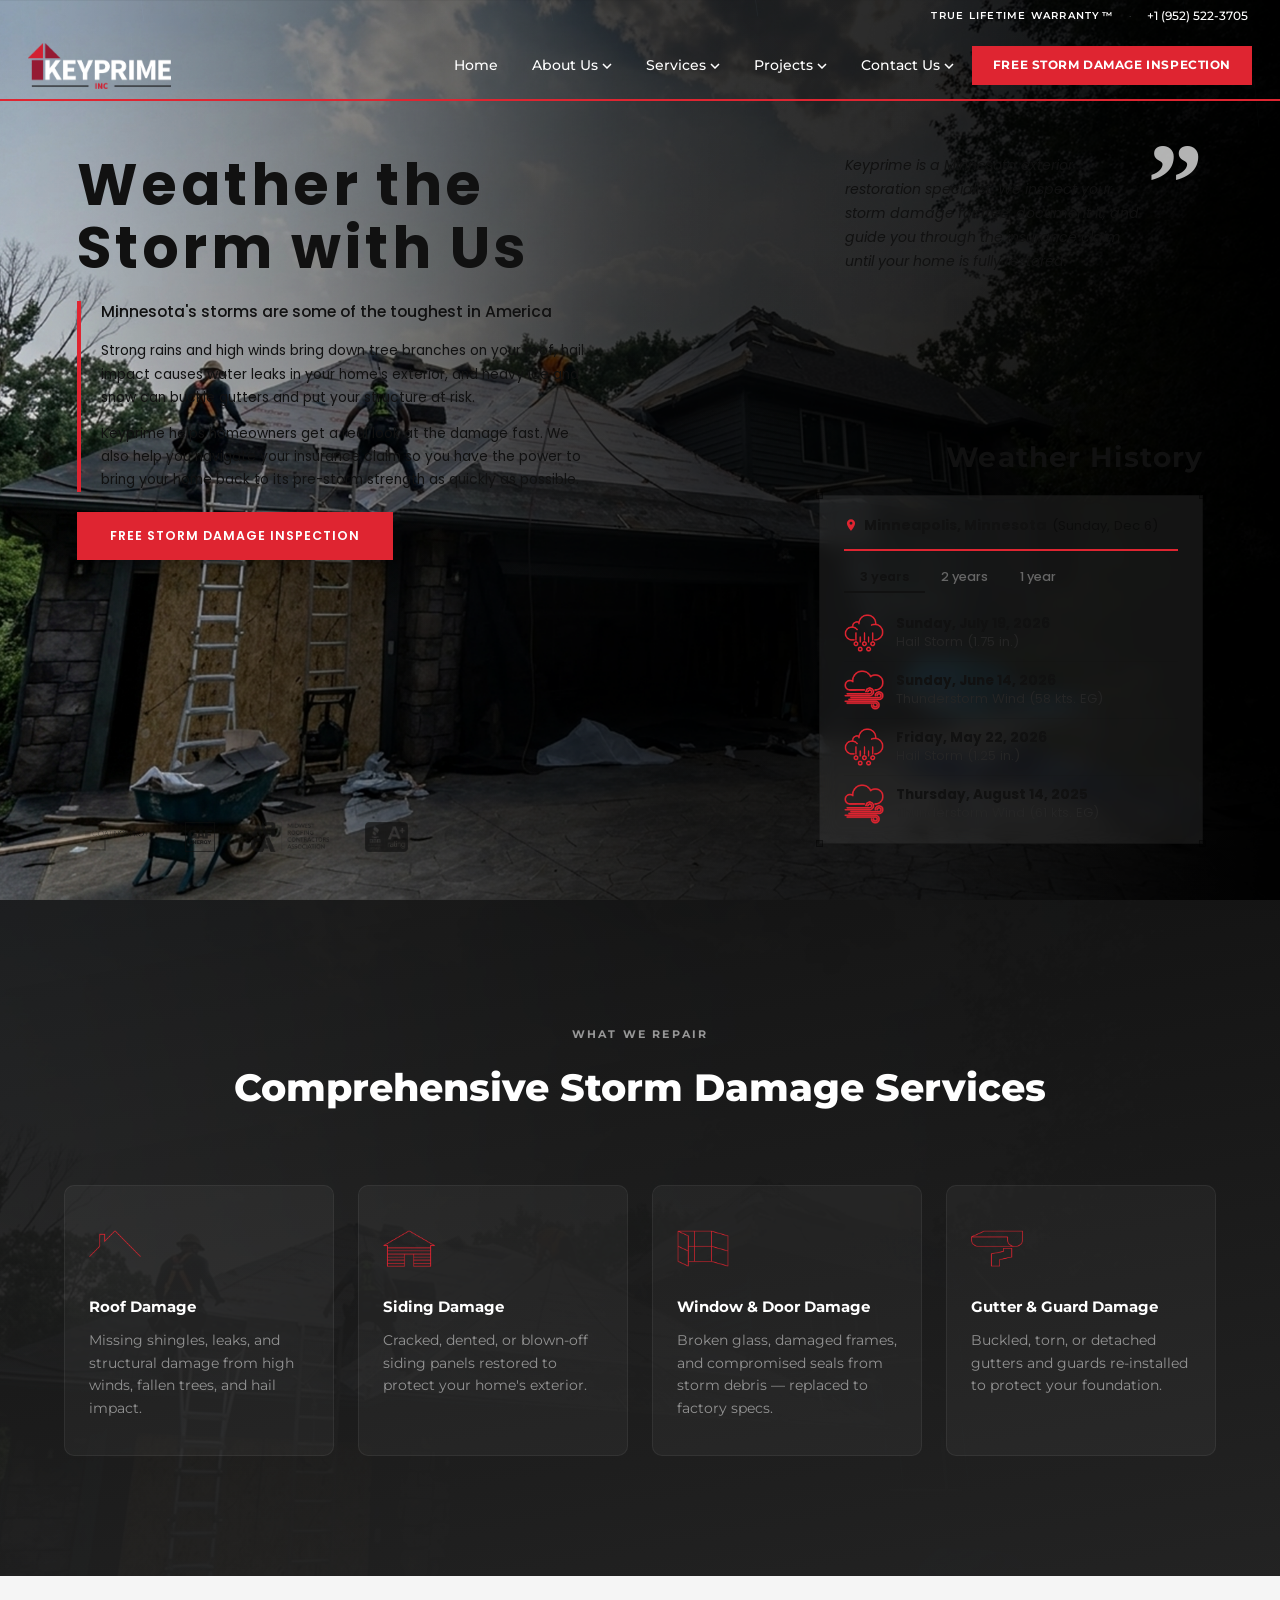
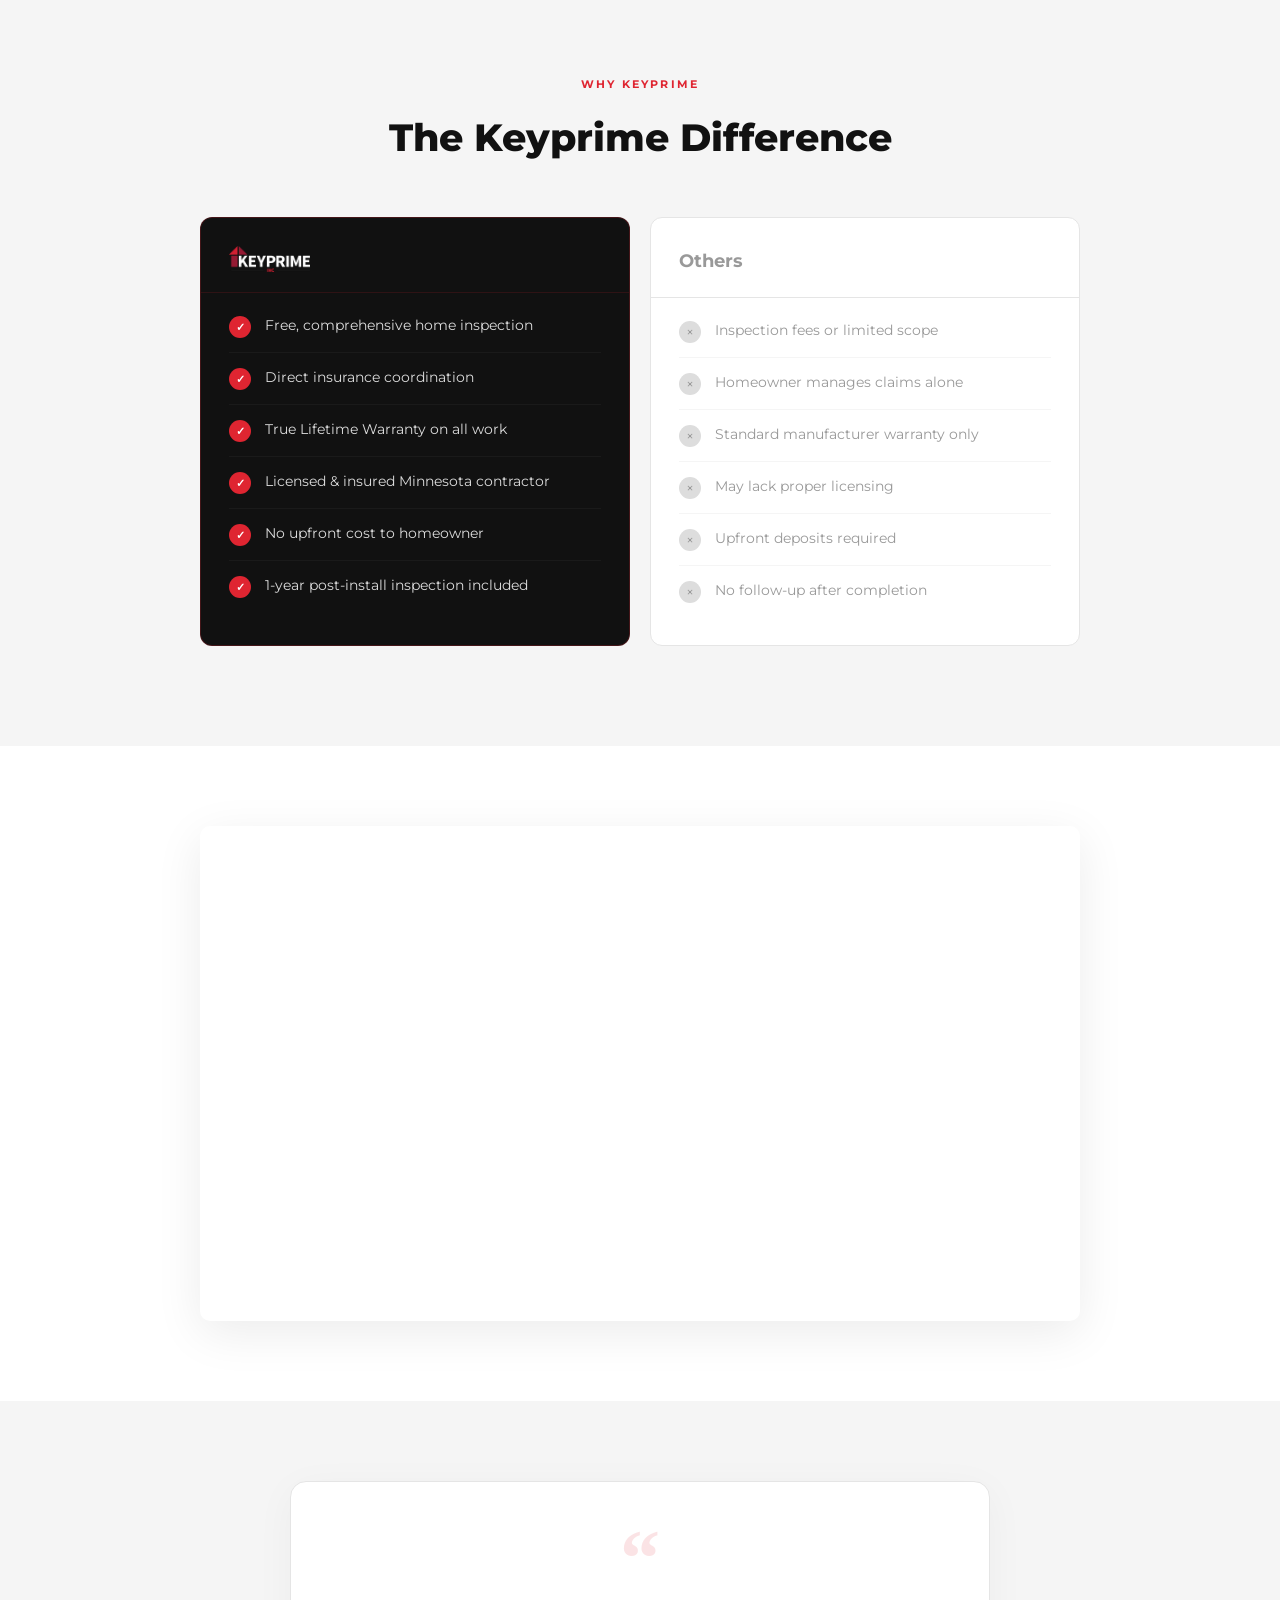
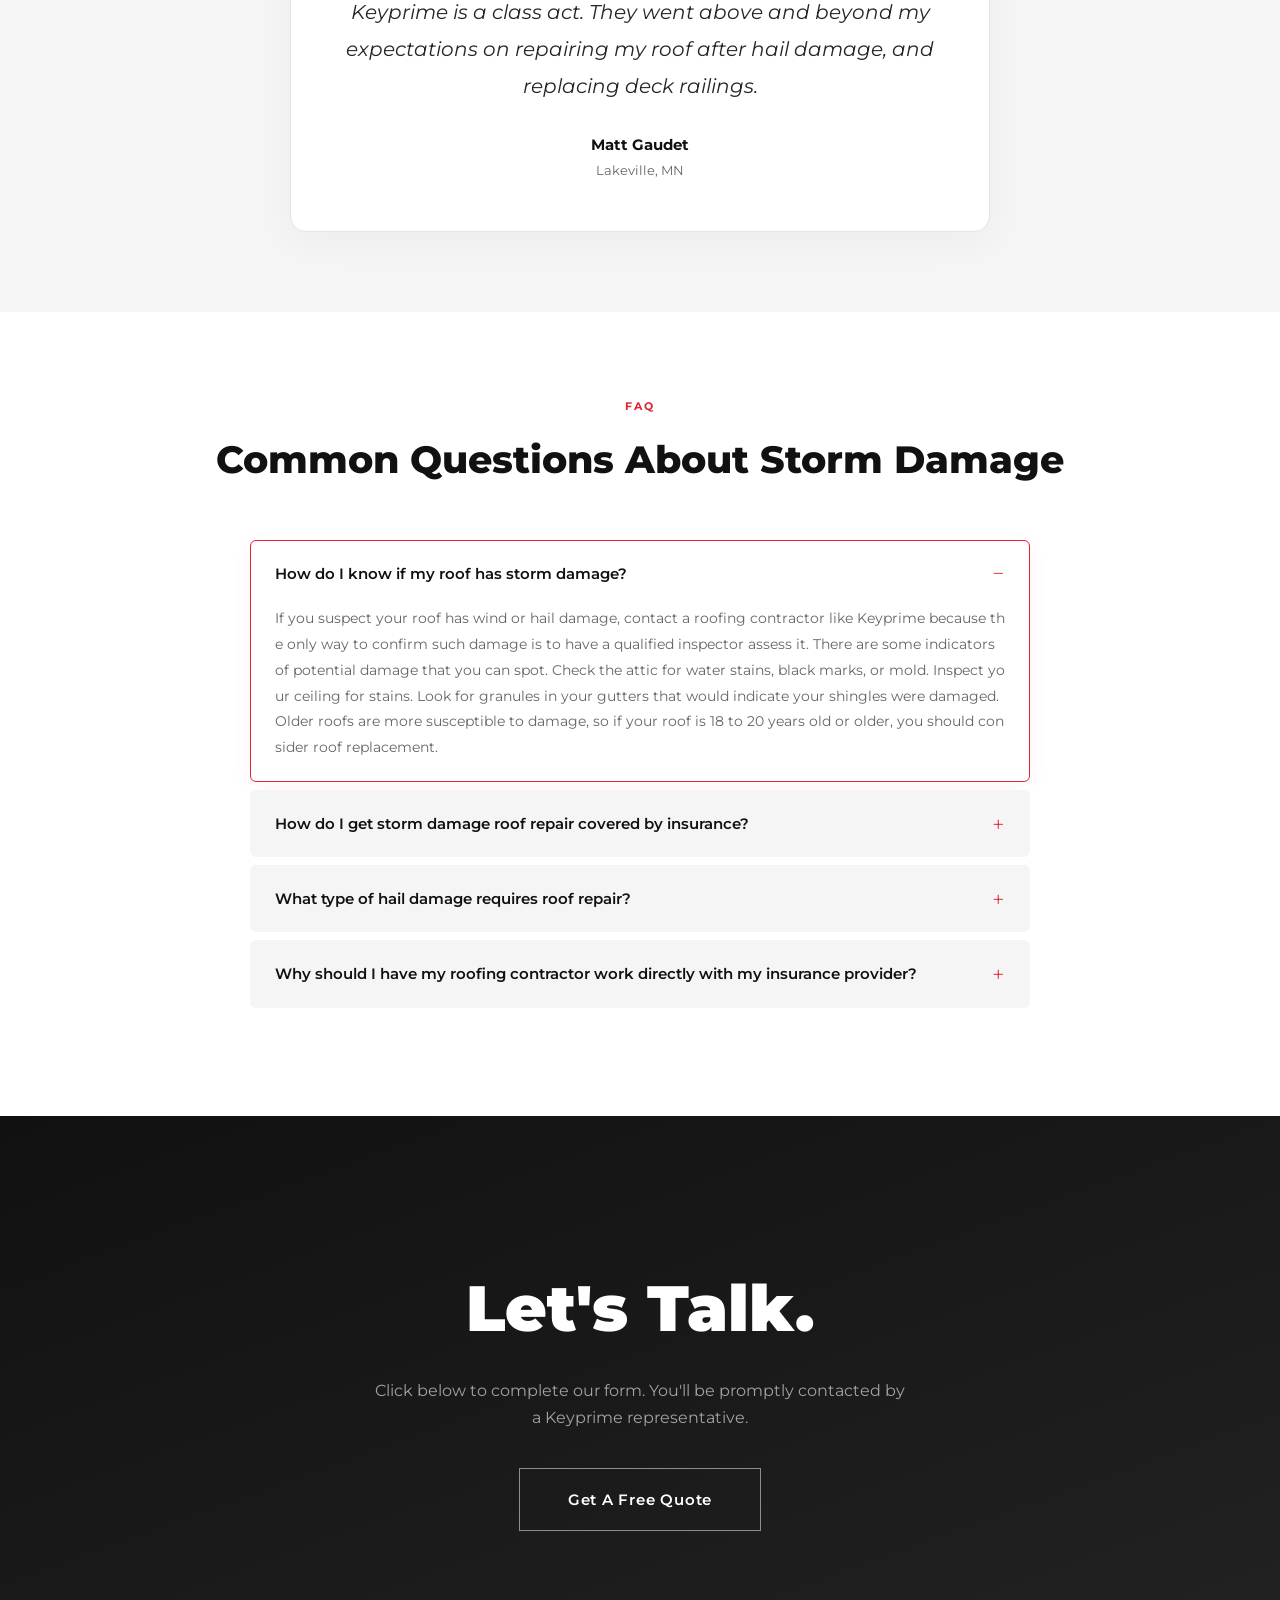
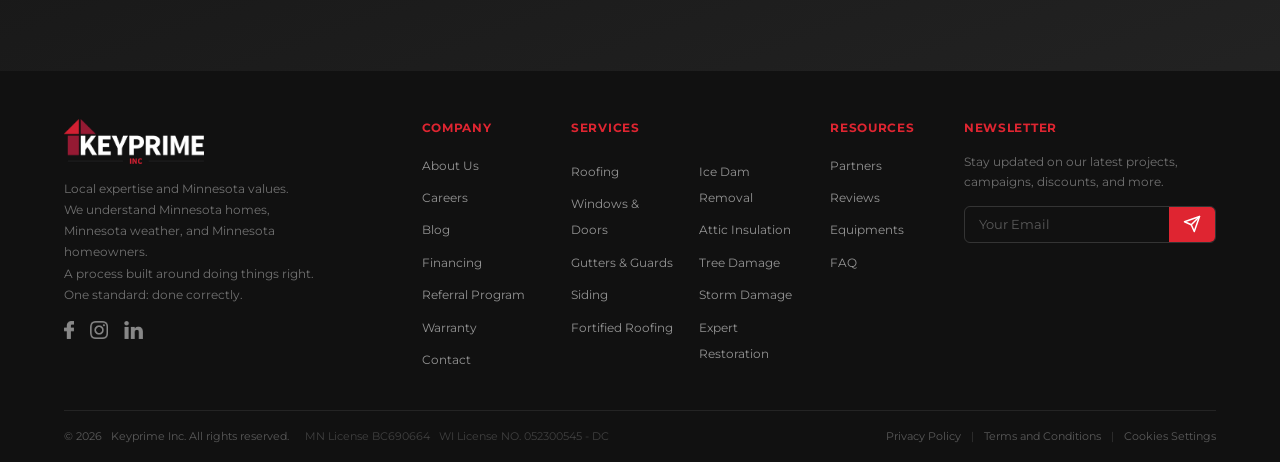
==== commit 7f478e7b: "Add weather history widget, mobile redesign, footer overhaul, and UI refinements - Replace weather f" ====
--- a/index.html
+++ b/index.html
@@ -9,6 +9,7 @@
   <link rel="preconnect" href="https://fonts.gstatic.com" crossorigin>
   <link href="https://fonts.googleapis.com/css2?family=Archivo:wght@100;200;300;400&family=Montserrat:wght@300;400;500;600;700;800;900&family=Poppins:wght@300;400;500;600;700;800;900&display=swap" rel="stylesheet">
   <link rel="stylesheet" href="css/style.css">
+  <script src="https://fast.wistia.com/assets/external/E-v1.js" async></script>
 </head>
 <body>
 
@@ -70,7 +71,7 @@
           </ul>
         </li>
         <li class="navbar__item">
-          <a href="https://keyprimeroofing.com/free-estimate" class="navbar__link navbar__link--cta">GET A FREE QUOTE</a>
+          <a href="https://keyprimeroofing.com/free-estimate" class="navbar__link navbar__link--cta">FREE STORM DAMAGE INSPECTION</a>
         </li>
       </ul>
     </div>
@@ -98,31 +99,37 @@
         <p class="hero__text hero-anim" data-delay="400">Strong rains and high winds bring down tree branches on your roof, hail impact causes water leaks in your home's exterior, and heavy ice and snow can buckle gutters and put your structure at risk.</p>
         <p class="hero__text hero-anim" data-delay="550">Keyprime helps homeowners get a real look at the damage fast. We also help you navigate your insurance claim so you have the power to bring your home back to its pre-storm strength as quickly as possible.</p>
       </div>
-      <a href="https://keyprimeroofing.com/free-estimate" class="btn btn--hero hero-anim" data-delay="700">GET A FREE QUOTE</a>
-    </div>
-
-    <!-- Real-time weather widget (bottom right) -->
-    <div class="hero__weather" id="weatherWidget">
-      <div class="weather__location">
-        <svg class="weather__pin" viewBox="0 0 24 24" width="16" height="16" fill="#DF2531" stroke="none"><path d="M12 2C8.13 2 5 5.13 5 9c0 5.25 7 13 7 13s7-7.75 7-13c0-3.87-3.13-7-7-7zm0 9.5a2.5 2.5 0 1 1 0-5 2.5 2.5 0 0 1 0 5z"/></svg>
-        <span class="weather__city" id="weatherCity">Fridley, Minnesota</span>
-        <span class="weather__date" id="weatherDate"></span>
-      </div>
-      <div class="weather__box">
-        <span class="weather__corner weather__corner--tl"></span>
-        <span class="weather__corner weather__corner--tr"></span>
-        <span class="weather__corner weather__corner--bl"></span>
-        <span class="weather__corner weather__corner--br"></span>
-        <div class="weather__temp-wrap">
-          <span class="weather__temp" id="weatherTemp">--</span>
-          <span class="weather__deg">&deg;</span>
-        </div>
-        <div class="weather__right">
-          <div class="weather__hilo">
-            <span class="weather__hi">H&ensp;<span id="weatherHi">--</span>&deg;</span>
-            <span class="weather__lo">L&ensp;<span id="weatherLo">--</span>&deg;</span>
-          </div>
-          <div class="weather__cond" id="weatherCond">Loading forecast&hellip;</div>
+      <a href="https://keyprimeroofing.com/free-estimate" class="btn btn--hero-fill hero-anim" data-delay="700">FREE STORM DAMAGE INSPECTION</a>
+    </div>
+
+    <!-- Quote (top right) -->
+    <div class="hero__quote hero-anim" data-delay="400">
+      <p class="hero__quote-text"><em>Keyprime is a Minnesota exterior restoration specialist. We inspect your storm damage for free, document it, and guide you through the insurance claim until your home is fully restored.</em></p>
+      <span class="hero__qm">&rdquo;</span>
+    </div>
+
+    <!-- Weather History (bottom right) -->
+    <div class="hero__wh hero-anim" data-delay="500">
+      <h3 class="wh__title">Weather History</h3>
+      <div class="wh__card">
+        <span class="wh__corner wh__corner--tl"></span>
+        <span class="wh__corner wh__corner--tr"></span>
+        <span class="wh__corner wh__corner--bl"></span>
+        <span class="wh__corner wh__corner--br"></span>
+        <div class="wh__header">
+          <div class="wh__location">
+            <svg class="wh__pin" viewBox="0 0 24 24" width="14" height="14" fill="#DF2531" stroke="none"><path d="M12 2C8.13 2 5 5.13 5 9c0 5.25 7 13 7 13s7-7.75 7-13c0-3.87-3.13-7-7-7zm0 9.5a2.5 2.5 0 1 1 0-5 2.5 2.5 0 0 1 0 5z"/></svg>
+            <span class="wh__city" id="whCity">Minneapolis, Minnesota</span>
+            <span class="wh__date" id="whDate"></span>
+          </div>
+        </div>
+        <div class="wh__tabs" id="whTabs">
+          <button class="wh__tab wh__tab--active" data-years="3">3 years</button>
+          <button class="wh__tab" data-years="2">2 years</button>
+          <button class="wh__tab" data-years="1">1 year</button>
+        </div>
+        <div class="wh__events" id="whEvents">
+          <div class="wh__loading">Loading weather history&hellip;</div>
         </div>
       </div>
     </div>
@@ -165,28 +172,28 @@
         <div class="services__grid">
           <div class="service-card anim-slide-right" data-delay="0">
             <div class="service-card__icon">
-              <svg viewBox="0 0 48 48" fill="none" stroke="currentColor" stroke-width="1.5" stroke-linecap="round" stroke-linejoin="round"><path d="M4 22L24 6l20 16"/><path d="M8 20v20h32V20"/><path d="M18 40V28h12v12"/></svg>
+              <img src="assets/icons/repairs/roof.png" alt="Roof damage icon">
             </div>
             <h3>Roof Damage</h3>
             <p>Missing shingles, leaks, and structural damage from high winds, fallen trees, and hail impact.</p>
           </div>
           <div class="service-card anim-slide-right" data-delay="150">
             <div class="service-card__icon">
-              <svg viewBox="0 0 48 48" fill="none" stroke="currentColor" stroke-width="1.5" stroke-linecap="round" stroke-linejoin="round"><rect x="6" y="6" width="36" height="36" rx="2"/><path d="M6 16h36M6 26h36M6 36h36"/></svg>
+              <img src="assets/icons/repairs/siding.png" alt="Siding damage icon">
             </div>
             <h3>Siding Damage</h3>
             <p>Cracked, dented, or blown-off siding panels restored to protect your home's exterior.</p>
           </div>
           <div class="service-card anim-slide-right" data-delay="300">
             <div class="service-card__icon">
-              <svg viewBox="0 0 48 48" fill="none" stroke="currentColor" stroke-width="1.5" stroke-linecap="round" stroke-linejoin="round"><rect x="8" y="6" width="32" height="36" rx="2"/><path d="M24 6v36M8 24h32"/></svg>
+              <img src="assets/icons/repairs/window-door.png" alt="Window and door damage icon">
             </div>
             <h3>Window &amp; Door Damage</h3>
             <p>Broken glass, damaged frames, and compromised seals from storm debris — replaced to factory specs.</p>
           </div>
           <div class="service-card anim-slide-right" data-delay="450">
             <div class="service-card__icon">
-              <svg viewBox="0 0 48 48" fill="none" stroke="currentColor" stroke-width="1.5" stroke-linecap="round" stroke-linejoin="round"><path d="M4 14h40l-4 8H8z"/><path d="M12 22v16M24 22v16M36 22v16"/><path d="M8 42h32"/></svg>
+              <img src="assets/icons/repairs/gutter-guard.png" alt="Gutter and guard damage icon">
             </div>
             <h3>Gutter &amp; Guard Damage</h3>
             <p>Buckled, torn, or detached gutters and guards re-installed to protect your foundation.</p>
@@ -226,6 +233,104 @@
               <li><span class="cross">&times;</span> Upfront deposits required</li>
               <li><span class="cross">&times;</span> No follow-up after completion</li>
             </ul>
+          </div>
+        </div>
+        <!-- Mobile accordion (hidden on desktop, shown via CSS at 768px) -->
+        <div class="comparison__accordion">
+          <div class="comparison__col comparison__col--kp">
+            <div class="comparison__acc-list" id="compAccordion">
+              <div class="comparison__acc-item" data-index="0">
+                <div class="comparison__acc-kp">
+                  <span class="check">&#10003;</span>
+                  <span>Free, comprehensive home inspection</span>
+                  <svg class="comparison__acc-chevron" viewBox="0 0 16 16" fill="none" stroke="currentColor" stroke-width="2"><path d="M4 6l4 4 4-4"/></svg>
+                </div>
+                <div class="comparison__acc-others">
+                  <div class="comparison__acc-others-inner">
+                    <span class="comparison__acc-others-label">VS Others |</span>
+                    <span class="comparison__acc-others-data">Inspection fees or limited scope</span>
+                  </div>
+                </div>
+              </div>
+              <div class="comparison__acc-item" data-index="1">
+                <div class="comparison__acc-kp">
+                  <span class="check">&#10003;</span>
+                  <span>Direct insurance coordination</span>
+                  <svg class="comparison__acc-chevron" viewBox="0 0 16 16" fill="none" stroke="currentColor" stroke-width="2"><path d="M4 6l4 4 4-4"/></svg>
+                </div>
+                <div class="comparison__acc-others">
+                  <div class="comparison__acc-others-inner">
+                    <span class="comparison__acc-others-label">VS Others |</span>
+                    <span class="comparison__acc-others-data">Homeowner manages claims alone</span>
+                  </div>
+                </div>
+              </div>
+              <div class="comparison__acc-item" data-index="2">
+                <div class="comparison__acc-kp">
+                  <span class="check">&#10003;</span>
+                  <span>True Lifetime Warranty on all work</span>
+                  <svg class="comparison__acc-chevron" viewBox="0 0 16 16" fill="none" stroke="currentColor" stroke-width="2"><path d="M4 6l4 4 4-4"/></svg>
+                </div>
+                <div class="comparison__acc-others">
+                  <div class="comparison__acc-others-inner">
+                    <span class="comparison__acc-others-label">VS Others |</span>
+                    <span class="comparison__acc-others-data">Standard manufacturer warranty only</span>
+                  </div>
+                </div>
+              </div>
+              <div class="comparison__acc-item" data-index="3">
+                <div class="comparison__acc-kp">
+                  <span class="check">&#10003;</span>
+                  <span>Licensed &amp; insured Minnesota contractor</span>
+                  <svg class="comparison__acc-chevron" viewBox="0 0 16 16" fill="none" stroke="currentColor" stroke-width="2"><path d="M4 6l4 4 4-4"/></svg>
+                </div>
+                <div class="comparison__acc-others">
+                  <div class="comparison__acc-others-inner">
+                    <span class="comparison__acc-others-label">VS Others |</span>
+                    <span class="comparison__acc-others-data">May lack proper licensing</span>
+                  </div>
+                </div>
+              </div>
+              <div class="comparison__acc-item" data-index="4">
+                <div class="comparison__acc-kp">
+                  <span class="check">&#10003;</span>
+                  <span>No upfront cost to homeowner</span>
+                  <svg class="comparison__acc-chevron" viewBox="0 0 16 16" fill="none" stroke="currentColor" stroke-width="2"><path d="M4 6l4 4 4-4"/></svg>
+                </div>
+                <div class="comparison__acc-others">
+                  <div class="comparison__acc-others-inner">
+                    <span class="comparison__acc-others-label">VS Others |</span>
+                    <span class="comparison__acc-others-data">Upfront deposits required</span>
+                  </div>
+                </div>
+              </div>
+              <div class="comparison__acc-item" data-index="5">
+                <div class="comparison__acc-kp">
+                  <span class="check">&#10003;</span>
+                  <span>1-year post-install inspection included</span>
+                  <svg class="comparison__acc-chevron" viewBox="0 0 16 16" fill="none" stroke="currentColor" stroke-width="2"><path d="M4 6l4 4 4-4"/></svg>
+                </div>
+                <div class="comparison__acc-others">
+                  <div class="comparison__acc-others-inner">
+                    <span class="comparison__acc-others-label">VS Others |</span>
+                    <span class="comparison__acc-others-data">No follow-up after completion</span>
+                  </div>
+                </div>
+              </div>
+            </div>
+          </div>
+        </div>
+      </div>
+    </section>
+
+    <!-- ===== VIDEO ===== -->
+    <section class="video-section">
+      <div class="container">
+        <div class="video-section__wrap anim-in">
+          <div class="wistia_responsive_padding" style="padding:56.25% 0 0 0;position:relative;">
+            <div class="wistia_responsive_wrapper" style="height:100%;left:0;position:absolute;top:0;width:100%;">
+              <iframe src="https://fast.wistia.net/embed/iframe/1poab6ta7n?seo=true&videoFoam=true&playerColor=DF2531" title="Keyprime Video" allow="autoplay; fullscreen" allowtransparency="true" frameborder="0" scrolling="no" class="wistia_embed" name="wistia_embed" style="width:100%;height:100%;"></iframe>
+            </div>
           </div>
         </div>
       </div>
@@ -248,7 +353,7 @@
     </section>
 
     <!-- ===== FAQ ===== -->
-    <section class="faq">
+    <section class="faq" id="faq">
       <div class="container">
         <div class="faq__header">
           <span class="tag anim-in">FAQ</span>
@@ -299,57 +404,151 @@
     <!-- ===== FOOTER ===== -->
     <footer class="footer">
       <div class="container">
+        <!-- Desktop footer (hidden on mobile) -->
         <div class="footer__top">
           <div class="footer__brand">
-            <img src="assets/logos/keyprime-logo-white.png" alt="Keyprime Inc." width="150">
-            <p>Keyprime Inc.<br>1000 Boone Avenue N, Suite 760<br>Golden Valley, MN 55427</p>
-            <p class="footer__phone">Customer Support: <a href="tel:+19525223705">+1 (952) 522-3705</a></p>
+            <img src="assets/logos/keyprime-logo-white.png" alt="Keyprime Inc." width="140">
+            <div class="footer__tagline">
+              <p>Local expertise and Minnesota values.<br>We understand Minnesota homes,<br>Minnesota weather, and Minnesota<br>homeowners.<br>A process built around doing things right.<br>One standard: done correctly.</p>
+            </div>
+            <div class="footer__social">
+              <a href="https://www.facebook.com/keyprimeroofing" aria-label="Facebook"><img src="assets/icons/fb-icon.png" alt="" class="social-icon"></a>
+              <a href="https://www.instagram.com/keyprimeroofing" aria-label="Instagram"><img src="assets/icons/ig-icon.png" alt="" class="social-icon"></a>
+              <a href="https://www.linkedin.com/company/keyprimeroofing" aria-label="LinkedIn"><img src="assets/icons/linkedin-icon.png" alt="" class="social-icon"></a>
+            </div>
           </div>
           <div class="footer__links">
             <div class="footer__col">
               <h4>Company</h4>
               <ul>
                 <li><a href="https://keyprimeroofing.com/about">About Us</a></li>
-                <li><a href="https://keyprimeroofing.com/contact">Contact Us</a></li>
-                <li><a href="https://keyprimeroofing.com/free-estimate">Estimates</a></li>
-                <li><a href="https://keyprimeroofing.com/reviews">Reviews</a></li>
+                <li><a href="https://keyprimeroofing.com/hiring">Careers</a></li>
+                <li><a href="https://keyprimeroofing.com/blog">Blog</a></li>
                 <li><a href="https://keyprimeroofing.com/financing">Financing</a></li>
-                <li><a href="https://keyprimeroofing.com/hiring">Hiring</a></li>
+                <li><a href="https://keyprimeroofing.com/referral-program">Referral Program</a></li>
+                <li><a href="https://keyprimeroofing.com/warranty">Warranty</a></li>
+                <li><a href="https://keyprimeroofing.com/contact">Contact</a></li>
+              </ul>
+            </div>
+            <div class="footer__col footer__col--services">
+              <h4>Services</h4>
+              <ul>
+                <li><a href="https://keyprimeroofing.com/services/roofing">Roofing</a></li>
+                <li><a href="https://keyprimeroofing.com/services/windows-and-doors">Windows &amp; Doors</a></li>
+                <li><a href="https://keyprimeroofing.com/services/gutters-and-guards">Gutters &amp; Guards</a></li>
+                <li><a href="https://keyprimeroofing.com/services/siding">Siding</a></li>
+                <li><a href="https://keyprimeroofing.com/services/fortified-roofing">Fortified Roofing</a></li>
+              </ul>
+              <ul>
+                <li><a href="https://keyprimeroofing.com/services/ice-dam-removal">Ice Dam Removal</a></li>
+                <li><a href="https://keyprimeroofing.com/services/attic-insulation">Attic Insulation</a></li>
+                <li><a href="https://keyprimeroofing.com/tree-damage">Tree Damage</a></li>
+                <li><a href="https://keyprimeroofing.com/services/storm-repair">Storm Damage</a></li>
+                <li><a href="https://keyprimeroofing.com/expert-restoration">Expert Restoration</a></li>
               </ul>
             </div>
             <div class="footer__col">
               <h4>Resources</h4>
               <ul>
-                <li><a href="https://keyprimeroofing.com/warranty">Warranty</a></li>
-                <li><a href="https://keyprimeroofing.com/referral-program">Referral Program</a></li>
-                <li><a href="https://keyprimeroofing.com/blog">Blog</a></li>
+                <li><a href="https://keyprimeroofing.com/partners">Partners</a></li>
+                <li><a href="https://keyprimeroofing.com/reviews">Reviews</a></li>
+                <li><a href="https://keyprimeroofing.com/equipment">Equipments</a></li>
+                <li><a href="#faq">FAQ</a></li>
               </ul>
             </div>
-            <div class="footer__col">
-              <h4>Services</h4>
-              <ul>
-                <li><a href="https://keyprimeroofing.com/tree-damage">Tree Damage</a></li>
-                <li><a href="https://keyprimeroofing.com/services/storm-repair">Storm Damage</a></li>
-                <li><a href="https://keyprimeroofing.com/expert-restoration">Expert Restoration Services</a></li>
-              </ul>
-            </div>
+            <div class="footer__col footer__col--newsletter">
+              <h4>Newsletter</h4>
+              <p class="footer__nl-desc">Stay updated on our latest projects, campaigns, discounts, and more.</p>
+              <form class="footer__newsletter-form" onsubmit="return false;">
+                <input type="email" placeholder="Your Email" required>
+                <button type="submit" aria-label="Subscribe">
+                  <svg viewBox="0 0 24 24" width="18" height="18" fill="none" stroke="currentColor" stroke-width="2" stroke-linecap="round" stroke-linejoin="round"><line x1="22" y1="2" x2="11" y2="13"/><polygon points="22 2 15 22 11 13 2 9 22 2"/></svg>
+                </button>
+              </form>
+            </div>
+          </div>
+        </div>
+        <!-- Mobile footer links (hidden on desktop) -->
+        <div class="footer__links--mobile">
+          <div class="footer__col--mobile">
+            <h4>Company</h4>
+            <ul>
+              <li><a href="https://keyprimeroofing.com/about">About Us</a></li>
+              <li><a href="https://keyprimeroofing.com/hiring">Careers</a></li>
+              <li><a href="https://keyprimeroofing.com/blog">Blog</a></li>
+              <li><a href="https://keyprimeroofing.com/financing">Financing</a></li>
+              <li><a href="https://keyprimeroofing.com/referral-program">Referral Program</a></li>
+              <li><a href="https://keyprimeroofing.com/warranty">Warranty</a></li>
+              <li><a href="https://keyprimeroofing.com/contact">Contact</a></li>
+            </ul>
+          </div>
+          <div class="footer__col--mobile footer__col--services-mobile">
+            <h4>Services</h4>
+            <ul>
+              <li><a href="https://keyprimeroofing.com/services/roofing">Roofing</a></li>
+              <li><a href="https://keyprimeroofing.com/services/windows-and-doors">Windows &amp; Doors</a></li>
+              <li><a href="https://keyprimeroofing.com/services/gutters-and-guards">Gutters &amp; Guards</a></li>
+              <li><a href="https://keyprimeroofing.com/services/siding">Siding</a></li>
+              <li><a href="https://keyprimeroofing.com/services/fortified-roofing">Fortified Roofing</a></li>
+            </ul>
+            <ul>
+              <li><a href="https://keyprimeroofing.com/services/ice-dam-removal">Ice Dam Removal</a></li>
+              <li><a href="https://keyprimeroofing.com/services/attic-insulation">Attic Insulation</a></li>
+              <li><a href="https://keyprimeroofing.com/tree-damage">Tree Damage</a></li>
+              <li><a href="https://keyprimeroofing.com/services/storm-repair">Storm Damage</a></li>
+              <li><a href="https://keyprimeroofing.com/expert-restoration">Expert Restoration</a></li>
+            </ul>
+          </div>
+          <div class="footer__col--mobile">
+            <h4>Resources</h4>
+            <ul>
+              <li><a href="https://keyprimeroofing.com/partners">Partners</a></li>
+              <li><a href="https://keyprimeroofing.com/reviews">Reviews</a></li>
+              <li><a href="https://keyprimeroofing.com/equipment">Equipments</a></li>
+              <li><a href="#faq">FAQ</a></li>
+            </ul>
+          </div>
+          <div class="footer__newsletter--mobile">
+            <h4>Newsletter</h4>
+            <p>Stay updated on our latest projects, campaigns, discounts, and more.</p>
+            <form class="footer__newsletter-form" onsubmit="return false;">
+              <input type="email" placeholder="Your Email" required>
+              <button type="submit" aria-label="Subscribe">
+                <svg viewBox="0 0 24 24" width="18" height="18" fill="none" stroke="currentColor" stroke-width="2" stroke-linecap="round" stroke-linejoin="round"><line x1="22" y1="2" x2="11" y2="13"/><polygon points="22 2 15 22 11 13 2 9 22 2"/></svg>
+              </button>
+            </form>
           </div>
         </div>
         <div class="footer__bottom">
-          <div class="footer__licenses">
-            <span>MN License BC690664</span>
-            <span>WI License NO. 052300545 - DC</span>
-          </div>
-          <div class="footer__social">
-            <a href="https://www.facebook.com/keyprimeroofing" aria-label="Facebook"><img src="assets/icons/fb-icon.png" alt="" class="social-icon"></a>
-            <a href="https://www.instagram.com/keyprimeroofing" aria-label="Instagram"><img src="assets/icons/ig-icon.png" alt="" class="social-icon"></a>
-          </div>
-          <p>&copy; Keyprime Inc. All rights reserved.</p>
+          <div class="footer__bottom-left">
+            <span class="footer__copy">&copy; 2026 &nbsp; Keyprime Inc. All rights reserved.</span>
+            <span class="footer__licenses">MN License BC690664 &nbsp; WI License NO. 052300545 - DC</span>
+          </div>
+          <div class="footer__bottom-mobile">
+            <div class="footer__social">
+              <a href="https://www.facebook.com/keyprimeroofing" aria-label="Facebook"><img src="assets/icons/fb-icon.png" alt="" class="social-icon"></a>
+              <a href="https://www.instagram.com/keyprimeroofing" aria-label="Instagram"><img src="assets/icons/ig-icon.png" alt="" class="social-icon"></a>
+              <a href="https://www.linkedin.com/company/keyprimeroofing" aria-label="LinkedIn"><img src="assets/icons/linkedin-icon.png" alt="" class="social-icon"></a>
+            </div>
+            <div class="footer__tagline--mobile">
+              <p>Local expertise and Minnesota values.</p>
+              <p>We understand Minnesota homes, Minnesota weather, and Minnesota homeowners.</p>
+              <p>A process built around doing things right.</p>
+              <p>One standard: done correctly.</p>
+            </div>
+            <div class="footer__logo-bottom">
+              <img src="assets/logos/keyprime-logo-white.png" alt="Keyprime Inc.">
+            </div>
+          </div>
           <div class="footer__legal">
             <a href="https://keyprimeroofing.com/privacy-policy">Privacy Policy</a>
+            <span>|</span>
             <a href="https://keyprimeroofing.com/terms-and-conditions">Terms and Conditions</a>
+            <span>|</span>
             <a href="#">Cookies Settings</a>
           </div>
+          <p class="footer__copy--mobile">&copy; 2026 &nbsp; Keyprime Inc.</p>
+          <p class="footer__licenses--mobile">All rights reserved. MN License BC690664 WI License NO. 052300545 - DC</p>
         </div>
       </div>
     </footer>
--- a/css/style.css
+++ b/css/style.css
@@ -70,6 +70,16 @@
   background: var(--red); color: var(--white);
   transform: translateY(-1px); box-shadow: 0 6px 24px rgba(223,37,49,.25);
 }
+.btn--hero-fill {
+  font-family: var(--font-hero);
+  background: var(--red); color: var(--white); border-color: var(--red);
+  font-weight: 600; letter-spacing: .08em; font-size: .78rem;
+  padding: 13px 32px;
+}
+.btn--hero-fill:hover {
+  background: var(--red-dk); border-color: var(--red-dk);
+  transform: translateY(-1px); box-shadow: 0 6px 24px rgba(223,37,49,.35);
+}
 .btn--cta-light {
   background: transparent; color: var(--white); border-color: rgba(255,255,255,.5);
   font-weight: 600; letter-spacing: .05em;
@@ -173,20 +183,21 @@
 .navbar--scrolled .navbar__link:hover { background: var(--off); }
 
 .navbar__link--cta {
-  background: transparent; font-weight: 700;
-  font-size: .76rem; letter-spacing: .05em; padding: 9px 20px;
+  background: var(--red); font-weight: 700;
+  font-size: .72rem; letter-spacing: .05em; padding: 9px 20px;
   border: 1.5px solid var(--red); border-radius: 0;
-  color: var(--red);
+  color: var(--white);
 }
 .navbar--hero .navbar__link--cta {
-  border-color: rgba(255,255,255,.5); color: var(--white);
+  background: var(--red); border-color: var(--red); color: var(--white);
 }
 .navbar--scrolled .navbar__link--cta {
-  border-color: var(--red); color: var(--red);
+  background: var(--red); border-color: var(--red); color: var(--white);
 }
 .navbar__link--cta:hover {
-  background: var(--red); color: var(--white) !important;
-  border-color: var(--red);
+  background: var(--red-dk); color: var(--white) !important;
+  border-color: var(--red-dk);
+  transform: translateY(-1px); box-shadow: 0 4px 16px rgba(223,37,49,.3);
 }
 
 /* Red accent line */
@@ -239,6 +250,15 @@
   width: 100%; height: 100vh;
   overflow: hidden; background: var(--blk);
   z-index: 0;
+}
+.hero--hide-content .hero__content,
+.hero--hide-content .hero__quote,
+.hero--hide-content .hero__wh,
+.hero--hide-content .hero__partners,
+.hero--hide-content .hero__overlay,
+.hero--hide-content .storm-canvas {
+  opacity: 0 !important;
+  transition: opacity .4s ease;
 }
 
 /* Storm canvas */
@@ -297,94 +317,187 @@
 }
 .hero__content .btn { margin-top: 8px; }
 
-/* ── Weather widget — bottom right, ~1/4 viewport width ── */
-.hero__weather {
+/* ── Quote — top right ── */
+.hero__quote {
+  position: absolute; z-index: 3;
+  top: calc(var(--topbar-h) + var(--nav-h) + clamp(40px, 6vh, 80px));
+  right: clamp(48px, 6vw, 140px);
+  width: 28vw; min-width: 280px; max-width: 380px;
+  padding-right: 56px;
+}
+.hero__quote-text {
+  font-family: var(--font-hero);
+  font-size: .88rem; line-height: 1.7;
+  color: var(--blk); font-weight: 400;
+}
+.hero__qm {
+  position: absolute; top: -10px; right: 0;
+  font-family: Georgia, 'Times New Roman', serif;
+  font-size: 7rem; font-weight: 900;
+  color: var(--white); opacity: .7;
+  line-height: .7; pointer-events: none;
+}
+
+/* ── Weather History — bottom right (same position as old forecast) ── */
+.hero__wh {
   position: absolute; z-index: 3;
   bottom: 56px; right: clamp(48px, 6vw, 140px);
-  width: 25vw; min-width: 260px; max-width: 380px;
-}
-
-/* Location line — above the box */
-.weather__location {
-  display: flex; align-items: center; gap: 6px;
-  margin-bottom: 10px; justify-content: flex-end;
-}
-.weather__pin { flex-shrink: 0; }
-.weather__city {
-  font-family: var(--font-hero);
-  font-size: .88rem; font-weight: 600; color: var(--blk);
-}
-.weather__date {
-  font-family: var(--font-hero);
-  font-size: .82rem; font-weight: 400; color: rgba(0,0,0,.45);
-}
-
-/* Frosted glass box with solid border + corner squares */
-.weather__box {
+  width: 30vw; min-width: 320px; max-width: 420px;
+}
+
+/* Weather History title */
+.wh__title {
+  font-family: var(--font);
+  font-size: clamp(1.4rem, 2.2vw, 1.9rem);
+  font-weight: 700; color: var(--blk);
+  letter-spacing: .04em; margin-bottom: 14px;
+  text-align: right;
+}
+
+/* Frosted glass card — matching old forecast design */
+.wh__card {
   position: relative;
-  display: flex; align-items: center; gap: 20px;
-  border: 1px solid rgba(255,255,255,.3);
-  padding: 18px 24px;
   background: rgba(255,255,255,.08);
   backdrop-filter: blur(10px);
   -webkit-backdrop-filter: blur(10px);
+  border: 1px solid rgba(0,0,0,.25);
+  padding: 18px 24px;
 }
 
 /* Corner squares */
-.weather__corner {
+.wh__corner {
   position: absolute;
   width: 7px; height: 7px;
-  background: rgba(255,255,255,.25);
-  border: 1px solid rgba(255,255,255,.4);
+  background: rgba(0,0,0,.2);
+  border: 1px solid rgba(0,0,0,.35);
   pointer-events: none;
 }
-.weather__corner--tl { top: -4px; left: -4px; }
-.weather__corner--tr { top: -4px; right: -4px; }
-.weather__corner--bl { bottom: -4px; left: -4px; }
-.weather__corner--br { bottom: -4px; right: -4px; }
-
-.weather__temp-wrap {
-  display: flex; align-items: flex-start;
-}
-.weather__temp {
-  font-family: var(--font-num);
-  font-size: 4.5rem; font-weight: 100; color: var(--blk);
-  line-height: .82; letter-spacing: -.03em;
-}
-.weather__deg {
-  font-family: var(--font-num);
-  font-size: 1.4rem; font-weight: 100; color: var(--blk);
-  line-height: 1; margin-top: 2px;
-}
-
-.weather__right {
-  display: flex; flex-direction: column; gap: 8px;
-}
-
-/* H/L pills — frosted glass */
-.weather__hilo {
-  display: flex; gap: 8px;
-}
-.weather__hi, .weather__lo {
-  font-family: var(--font-num);
-  font-size: .8rem; font-weight: 400; color: var(--blk);
-  padding: 5px 14px;
-  border: 1px solid rgba(255,255,255,.35);
-  border-radius: 20px;
-  background: rgba(255,255,255,.1);
-  backdrop-filter: blur(6px);
-  -webkit-backdrop-filter: blur(6px);
-  line-height: 1;
-}
-.weather__cond {
-  font-family: var(--font-hero);
-  font-size: .8rem; font-weight: 600; color: var(--blk);
-}
+.wh__corner--tl { top: -4px; left: -4px; }
+.wh__corner--tr { top: -4px; right: -4px; }
+.wh__corner--bl { bottom: -4px; left: -4px; }
+.wh__corner--br { bottom: -4px; right: -4px; }
+
+/* Location line */
+.wh__header {
+  padding-bottom: 12px;
+  border-bottom: 2px solid var(--red);
+  margin-bottom: 12px;
+}
+.wh__location {
+  display: flex; align-items: center; gap: 6px;
+}
+.wh__pin { flex-shrink: 0; }
+.wh__city {
+  font-family: var(--font-hero);
+  font-size: .88rem; font-weight: 700; color: var(--blk);
+}
+.wh__date {
+  font-family: var(--font-hero);
+  font-size: .82rem; font-weight: 400; color: rgba(0,0,0,.45);
+}
+
+/* Tabs */
+.wh__tabs {
+  display: flex; gap: 0; margin-bottom: 12px;
+}
+.wh__tab {
+  font-family: var(--font-hero);
+  font-size: .8rem; font-weight: 500;
+  color: var(--gray); background: none; border: none;
+  padding: 5px 16px; cursor: pointer;
+  border-bottom: 2px solid transparent;
+  transition: all .2s;
+}
+.wh__tab:hover { color: var(--blk); }
+.wh__tab--active {
+  color: var(--blk); font-weight: 600;
+  border-bottom-color: var(--blk);
+}
+
+/* Events list — scrollable, show 3 at a time */
+.wh__events {
+  max-height: 220px;
+  overflow-y: auto;
+  scrollbar-width: thin;
+  scrollbar-color: rgba(0,0,0,.12) transparent;
+}
+.wh__events::-webkit-scrollbar { width: 4px; }
+.wh__events::-webkit-scrollbar-track { background: transparent; }
+.wh__events::-webkit-scrollbar-thumb { background: rgba(0,0,0,.12); border-radius: 4px; }
+
+.wh__event {
+  display: flex; align-items: center; gap: 12px;
+  padding: 8px 0;
+  border-bottom: 1px solid rgba(0,0,0,.06);
+}
+.wh__event:last-child { border-bottom: none; }
+
+.wh__event-icon {
+  flex-shrink: 0; width: 40px; height: 40px;
+}
+.wh__event-icon img {
+  width: 100%; height: 100%; object-fit: contain;
+}
+
+.wh__event-info { flex: 1; min-width: 0; }
+.wh__event-date {
+  font-family: var(--font-hero);
+  font-size: .85rem; font-weight: 700; color: var(--blk);
+  line-height: 1.3;
+}
+.wh__event-type {
+  font-family: var(--font-hero);
+  font-size: .82rem; font-weight: 400; color: var(--dark2);
+  line-height: 1.4;
+}
+
+.wh__loading {
+  font-family: var(--font-hero);
+  font-size: .82rem; color: var(--gray);
+  padding: 20px 0; text-align: center;
+}
+.wh__empty {
+  font-family: var(--font-hero);
+  font-size: .82rem; color: var(--gray);
+  padding: 20px 0; text-align: center;
+}
+
+/* Out-of-range notice overlay */
+.wh__notice {
+  position: absolute; inset: 0; z-index: 5;
+  display: flex; align-items: center; justify-content: center;
+  background: rgba(0,0,0,.55);
+  backdrop-filter: blur(4px);
+  -webkit-backdrop-filter: blur(4px);
+  padding: 20px;
+}
+.wh__notice-box {
+  background: var(--white);
+  border-radius: 8px;
+  padding: 24px 20px;
+  max-width: 320px;
+  text-align: center;
+  box-shadow: 0 12px 40px rgba(0,0,0,.2);
+}
+.wh__notice-box p {
+  font-family: var(--font-hero);
+  font-size: .82rem; color: var(--dark2);
+  line-height: 1.6; margin-bottom: 16px;
+}
+.wh__notice-btn {
+  font-family: var(--font-hero);
+  font-size: .78rem; font-weight: 600;
+  background: var(--red); color: var(--white);
+  border: none; padding: 10px 24px; cursor: pointer;
+  letter-spacing: .04em;
+  transition: background .2s;
+}
+.wh__notice-btn:hover { background: var(--red-dk); }
 
 /* ── Partner logos — scrolling marquee with faded edges ── */
 .hero__partners {
   position: absolute; z-index: 3;
-  bottom: 56px; left: clamp(48px, 6vw, 140px);
+  bottom: 48px; left: clamp(48px, 6vw, 140px);
   width: 380px; overflow: hidden;
   -webkit-mask-image: linear-gradient(to right, transparent 0%, black 12%, black 88%, transparent 100%);
   mask-image: linear-gradient(to right, transparent 0%, black 12%, black 88%, transparent 100%);
@@ -452,6 +565,7 @@
   display: flex; align-items: center; justify-content: center;
 }
 .service-card__icon svg { width: 36px; height: 36px; stroke: var(--red); }
+.service-card__icon img { width: 100%; height: 100%; object-fit: contain; }
 .service-card h3 { font-size: .95rem; font-weight: 700; color: var(--white); margin-bottom: 10px; }
 .service-card p { font-size: .85rem; color: rgba(255,255,255,.5); line-height: 1.65; }
 
@@ -511,15 +625,32 @@
 
 .check {
   display: inline-flex; align-items: center; justify-content: center;
-  width: 22px; height: 22px; min-width: 22px; border-radius: 50%;
+  width: 22px; height: 22px; min-width: 22px; min-height: 22px;
+  flex-shrink: 0; border-radius: 50%;
   background: var(--red); color: var(--white);
   font-size: .7rem; font-weight: 700; margin-top: 1px;
 }
 .cross {
   display: inline-flex; align-items: center; justify-content: center;
-  width: 22px; height: 22px; min-width: 22px; border-radius: 50%;
+  width: 22px; height: 22px; min-width: 22px; min-height: 22px;
+  flex-shrink: 0; border-radius: 50%;
   background: #ddd; color: #999;
   font-size: .85rem; font-weight: 400; margin-top: 1px;
+}
+
+/* =============================================
+   VIDEO SECTION
+   ============================================= */
+.video-section {
+  padding: 80px 0;
+  background: var(--white);
+}
+.video-section__wrap {
+  max-width: 880px;
+  margin: 0 auto;
+  border-radius: 10px;
+  overflow: hidden;
+  box-shadow: 0 12px 48px rgba(0,0,0,.08);
 }
 
 /* =============================================
@@ -617,7 +748,7 @@
    SIDE TAB
    ============================================= */
 .side-tab {
-  position: fixed; right: 0; top: 50%; transform: translateY(-50%);
+  position: fixed; right: 0; top: 50%; transform: translateY(-50%) translateX(100%);
   z-index: 998; background: var(--red); color: var(--white);
   font-family: var(--font); font-weight: 700; font-size: .76rem;
   letter-spacing: .04em; padding: 14px 12px;
@@ -625,6 +756,11 @@
   border-radius: 8px 0 0 8px;
   transition: all .3s var(--ease);
   box-shadow: -4px 0 20px rgba(223,37,49,.15);
+  opacity: 0; pointer-events: none;
+}
+.side-tab--visible {
+  transform: translateY(-50%) translateX(0);
+  opacity: 1; pointer-events: auto;
 }
 .side-tab:hover {
   background: var(--red-dk); padding-right: 16px;
@@ -634,41 +770,118 @@
 /* =============================================
    FOOTER
    ============================================= */
-.footer { background: var(--blk); color: var(--white); padding: 64px 0 0; }
+.footer { background: var(--blk); color: var(--white); padding: 48px 0 0; }
 .footer__top {
-  display: grid; grid-template-columns: 1.4fr 2fr; gap: 48px;
-  padding-bottom: 40px; border-bottom: 1px solid rgba(255,255,255,.06);
-}
-.footer__brand img { margin-bottom: 16px; }
-.footer__brand p { color: rgba(255,255,255,.4); font-size: .85rem; line-height: 1.7; }
-.footer__phone { margin-top: 12px; }
-.footer__phone a { color: rgba(255,255,255,.6); transition: color .2s; }
-.footer__phone a:hover { color: var(--white); }
-.footer__links { display: grid; grid-template-columns: 1fr 1fr 1fr; gap: 32px; }
+  display: grid; grid-template-columns: 1.2fr 3fr; gap: 40px;
+  padding-bottom: 32px; border-bottom: 1px solid rgba(255,255,255,.08);
+}
+.footer__brand img { margin-bottom: 14px; }
+.footer__tagline p {
+  font-size: .78rem; color: rgba(255,255,255,.4); line-height: 1.7; margin: 0;
+}
+.footer__social { display: flex; gap: 16px; align-items: center; margin-top: 16px; }
+.footer__social a { opacity: .5; transition: opacity .3s; display: flex; align-items: center; }
+.footer__social a:hover { opacity: 1; }
+.social-icon { height: 18px; width: auto; }
+
+.footer__links { display: grid; grid-template-columns: .8fr 1.5fr .7fr 1.2fr; gap: 24px; }
 .footer__col h4 {
-  font-size: .72rem; font-weight: 600; text-transform: uppercase;
-  letter-spacing: .12em; margin-bottom: 16px; color: rgba(255,255,255,.35);
-}
-.footer__col ul li { margin-bottom: 8px; }
+  font-size: .72rem; font-weight: 700; text-transform: uppercase;
+  letter-spacing: .06em; margin-bottom: 14px; color: var(--red);
+}
+.footer__col ul li { margin-bottom: 6px; }
 .footer__col ul li a {
-  font-size: .85rem; color: rgba(255,255,255,.55); transition: color .2s;
+  font-size: .78rem; color: rgba(255,255,255,.55); transition: color .2s;
 }
 .footer__col ul li a:hover { color: var(--white); }
+.footer__col--services { display: grid; grid-template-columns: 1fr 1fr; gap: 0 20px; }
+.footer__col--services h4 { grid-column: 1 / -1; }
+.footer__col--services ul { min-width: 0; }
+.footer__col--newsletter .footer__nl-desc {
+  font-size: .78rem; color: rgba(255,255,255,.4); margin-bottom: 14px; line-height: 1.6;
+}
+.footer__newsletter-form {
+  display: flex; border: 1px solid rgba(255,255,255,.15);
+  border-radius: 6px; overflow: hidden;
+}
+.footer__newsletter-form input {
+  flex: 1; background: transparent; border: none; padding: 10px 14px;
+  color: var(--white); font-size: .8rem; font-family: var(--font); outline: none;
+  min-width: 0;
+}
+.footer__newsletter-form input::placeholder { color: rgba(255,255,255,.3); }
+.footer__newsletter-form button {
+  background: var(--red); border: none; padding: 0 14px;
+  color: var(--white); cursor: pointer; transition: background .2s;
+  display: flex; align-items: center; justify-content: center;
+}
+.footer__newsletter-form button:hover { background: var(--red-dk); }
 
 .footer__bottom {
-  padding: 20px 0; display: flex; align-items: center;
-  justify-content: space-between; flex-wrap: wrap; gap: 14px;
-}
-.footer__bottom p { font-size: .75rem; color: rgba(255,255,255,.25); }
-.footer__licenses { display: flex; gap: 16px; }
-.footer__licenses span { font-size: .7rem; color: rgba(255,255,255,.2); }
-.footer__social { display: flex; gap: 12px; align-items: center; }
-.footer__social a { opacity: .35; transition: opacity .3s; display: flex; align-items: center; }
-.footer__social a:hover { opacity: 1; }
-.social-icon { height: 20px; width: auto; }
-.footer__legal { display: flex; gap: 14px; }
-.footer__legal a { font-size: .75rem; color: rgba(255,255,255,.25); transition: color .2s; }
+  padding: 16px 0; display: flex; align-items: center;
+  justify-content: space-between;
+}
+.footer__bottom-left { display: flex; gap: 16px; align-items: center; }
+.footer__copy { font-size: .7rem; color: rgba(255,255,255,.3); margin: 0; }
+.footer__licenses { font-size: .7rem; color: rgba(255,255,255,.2); margin: 0; }
+.footer__legal { display: flex; gap: 10px; align-items: center; }
+.footer__legal a { font-size: .7rem; color: rgba(255,255,255,.3); transition: color .2s; }
 .footer__legal a:hover { color: var(--white); }
+.footer__legal span { font-size: .7rem; color: rgba(255,255,255,.15); }
+
+/* Hide mobile-only footer pieces on desktop */
+.footer__links--mobile { display: none; }
+.footer__newsletter--mobile { display: none; }
+.footer__bottom-mobile { display: none; }
+.footer__copy--mobile { display: none; }
+.footer__licenses--mobile { display: none; }
+.footer__logo-bottom { display: none; }
+.footer__tagline--mobile { display: none; }
+
+/* Comparison accordion — mobile only */
+.comparison__accordion { display: none; }
+.comparison__acc-item {
+  border-bottom: 1px solid rgba(223,37,49,.1);
+}
+.comparison__acc-kp {
+  display: flex; align-items: flex-start; gap: 14px;
+  padding: 16px 0; font-size: .9rem; line-height: 1.5;
+  color: rgba(255,255,255,.85); cursor: pointer;
+  transition: color .2s;
+}
+.comparison__acc-kp .check,
+.comparison__acc-others-inner .cross {
+  flex-shrink: 0; width: 22px; height: 22px;
+  min-width: 22px; min-height: 22px; max-width: 22px; max-height: 22px;
+}
+.comparison__acc-kp span { flex: 1; }
+.comparison__acc-chevron {
+  width: 16px; height: 16px; flex-shrink: 0; margin-top: 3px;
+  transition: transform .25s var(--ease);
+  color: rgba(255,255,255,.3);
+}
+.comparison__acc-item.open .comparison__acc-chevron { transform: rotate(180deg); }
+.comparison__acc-others {
+  max-height: 0; overflow: hidden;
+  transition: max-height .35s var(--ease);
+}
+.comparison__acc-item.open .comparison__acc-others { max-height: 80px; }
+.comparison__acc-others-inner {
+  display: flex; align-items: baseline; gap: 0;
+  padding: 0 0 16px 36px; font-size: .82rem; line-height: 1.5;
+  opacity: 0; transform: translateY(-8px);
+  transition: opacity .3s .1s var(--ease-out), transform .3s .1s var(--ease-out);
+}
+.comparison__acc-item.open .comparison__acc-others-inner {
+  opacity: 1; transform: translateY(0);
+}
+.comparison__acc-others-label {
+  color: rgba(255,255,255,.35); font-weight: 300; white-space: nowrap;
+  margin-right: 8px;
+}
+.comparison__acc-others-data {
+  color: var(--red); font-weight: 700;
+}
 
 /* =============================================
    RESPONSIVE
@@ -677,9 +890,15 @@
   .services__grid { grid-template-columns: repeat(2, 1fr); }
   .comparison__table { grid-template-columns: 1fr; max-width: 480px; }
   .footer__top { grid-template-columns: 1fr; }
-
-  .hero__content { left: 32px; max-width: 420px; top: calc(var(--topbar-h) + var(--nav-h) + 40px); }
-  .hero__weather { right: 32px; bottom: 40px; }
+  .footer__links { grid-template-columns: 1fr 1.5fr 1fr 1.2fr; }
+
+  .hero__content { left: 32px; max-width: 400px; top: calc(var(--topbar-h) + var(--nav-h) + 32px); }
+  .hero__quote { right: 32px; min-width: 260px; width: 28vw; top: calc(var(--topbar-h) + var(--nav-h) + 32px); padding-right: 44px; }
+  .hero__quote-text { font-size: .82rem; }
+  .hero__qm { font-size: 5rem; }
+  .hero__wh { right: 32px; min-width: 300px; width: 30vw; bottom: 40px; }
+  .wh__title { font-size: 1.3rem; margin-bottom: 10px; }
+  .wh__card { padding: 14px 18px; }
   .hero__partners { left: 32px; bottom: 40px; width: 320px; }
 }
 
@@ -689,52 +908,89 @@
 
   .navbar__toggle { display: flex; }
   .navbar__inner { padding: 0 16px; }
+  .nav-overlay.active {
+    backdrop-filter: blur(10px); -webkit-backdrop-filter: blur(10px);
+    background: rgba(0,0,0,.3);
+  }
   .navbar__menu {
-    position: fixed; top: 0; right: -100%; width: 85%; max-width: 340px;
-    height: 100dvh; background: var(--white); flex-direction: column;
-    align-items: stretch; gap: 0; padding: 80px 24px 24px;
-    transition: right .35s var(--ease-out);
-    box-shadow: -10px 0 40px rgba(0,0,0,.12); overflow-y: auto; z-index: 1001;
-  }
-  .navbar__menu.open { right: 0; }
-  .navbar__menu .navbar__link { color: var(--blk); padding: 16px 0; border-bottom: 1px solid var(--gray-lt); font-size: .95rem; }
+    position: fixed; top: calc(var(--topbar-h) + 6px); right: 16px;
+    transform-origin: top right; transform: scale(.9);
+    width: calc(100% - 48px); max-width: 340px;
+    background: rgba(255,255,255,.65);
+    backdrop-filter: blur(16px); -webkit-backdrop-filter: blur(16px);
+    border-radius: 16px 0 16px 16px;
+    flex-direction: column; align-items: stretch; gap: 0;
+    padding: 24px 28px 28px;
+    box-shadow: 0 12px 40px rgba(0,0,0,.18);
+    z-index: 1001;
+    opacity: 0; visibility: hidden;
+    transition: opacity .25s var(--ease-out), transform .25s var(--ease-out), visibility .25s;
+  }
+  .navbar__menu.open {
+    opacity: 1; visibility: visible; transform: scale(1);
+  }
+  .navbar__menu .navbar__item { text-align: center; }
+  .navbar__menu .navbar__item--dropdown .navbar__dropdown { display: none; }
+  .navbar__menu .navbar__item--dropdown svg { display: none; }
+  .navbar__menu .navbar__link {
+    color: var(--blk); padding: 16px 0;
+    font-size: 1.1rem; font-weight: 700; text-transform: uppercase;
+    letter-spacing: .04em; border-bottom: none;
+    display: block; text-align: center;
+  }
+  .navbar__menu .navbar__link.nav-active {
+    background: var(--red); color: var(--white);
+    border-radius: 6px;
+  }
   .navbar__menu .navbar__link--cta {
-    margin-top: 16px; padding: 14px 24px; text-align: center;
+    margin-top: 10px; padding: 12px 24px; text-align: center;
     justify-content: center; border-bottom: none;
-    border: 1.5px solid var(--red); background: transparent; color: var(--red);
-  }
-  .navbar__dropdown {
-    position: static; opacity: 1; visibility: visible; transform: none;
-    background: transparent; box-shadow: none; border: none; padding: 0 0 8px 12px;
-  }
-  .navbar__dropdown li a { padding: 8px 0; }
-
+    border: 1.5px solid var(--red); background: var(--red); color: var(--white);
+    border-radius: 6px; font-size: .82rem;
+  }
+  .navbar__toggle.active { z-index: 1002; }
+
+  .hero { overflow: visible; height: auto; min-height: auto; position: relative; }
+  .hero__media { position: absolute; inset: 0; z-index: 0; }
+  .page-content { margin-top: 0; }
   .hero__content {
-    left: 24px; right: 24px; max-width: none;
-    top: calc(var(--topbar-h) + var(--nav-h) + 24px);
+    position: relative; top: auto; left: auto; right: auto;
+    max-width: none; padding: calc(var(--topbar-h) + var(--nav-h) + 24px) 24px 0;
   }
   .hero__heading { font-size: clamp(1.8rem, 7vw, 2.6rem); }
   .hero__sub { font-size: .88rem; }
   .hero__text { font-size: .78rem; }
 
-  .hero__weather {
-    right: 16px; bottom: 64px;
-    width: auto; min-width: 200px; max-width: 280px;
-  }
-  .weather__temp { font-size: 2.8rem; }
-  .weather__city { font-size: .76rem; }
-  .weather__date { font-size: .7rem; }
-  .weather__box { padding: 12px 16px; gap: 12px; }
-  .weather__hi, .weather__lo { font-size: .7rem; padding: 4px 10px; }
-  .weather__cond { font-size: .7rem; }
-  .weather__corner { width: 5px; height: 5px; }
-  .weather__corner--tl { top: -3px; left: -3px; }
-  .weather__corner--tr { top: -3px; right: -3px; }
-  .weather__corner--bl { bottom: -3px; left: -3px; }
-  .weather__corner--br { bottom: -3px; right: -3px; }
-
-  .hero__partners { left: 16px; bottom: 16px; width: 260px; }
+  .hero__quote {
+    position: relative; top: auto; right: auto;
+    width: 100%; min-width: unset; max-width: none;
+    padding: 20px 24px 0; display: block;
+  }
+  .hero__qm { display: none; }
+  .hero__wh {
+    position: relative; bottom: auto; right: auto;
+    width: 100%; min-width: unset; max-width: none;
+    padding: 0 24px; margin-top: 24px;
+  }
+  .wh__title { font-size: 1.2rem; margin-bottom: 10px; text-align: left; }
+  .wh__card { padding: 14px 16px; }
+  .wh__city { font-size: .8rem; }
+  .wh__date { font-size: .72rem; }
+  .wh__events { max-height: 200px; }
+  .wh__event-date { font-size: .8rem; }
+  .wh__event-type { font-size: .76rem; }
+  .wh__event-icon { width: 30px; height: 30px; }
+
+  .hero__partners {
+    position: relative; left: auto; bottom: auto;
+    width: 100%; padding: 24px 0 32px;
+    -webkit-mask-image: linear-gradient(to right, transparent 0%, black 8%, black 92%, transparent 100%);
+    mask-image: linear-gradient(to right, transparent 0%, black 8%, black 92%, transparent 100%);
+  }
   .partners__track img { height: 22px; }
+  .partners__track { gap: 24px; }
+
+  .video-section { padding: 48px 0; }
 
   .services { padding: 80px 0; }
   .services__grid { grid-template-columns: 1fr; }
@@ -747,10 +1003,61 @@
   .faq { padding: 60px 0 80px; }
   .cta { padding: 100px 0; }
 
-  .footer { padding: 48px 0 0; }
-  .footer__links { grid-template-columns: 1fr 1fr; }
-  .footer__bottom { flex-direction: column; text-align: center; align-items: center; }
-  .footer__licenses { flex-direction: column; gap: 4px; align-items: center; }
+  /* Mobile comparison accordion */
+  .comparison__table { display: none; }
+  .comparison__accordion { display: block; max-width: 480px; margin: 0 auto; }
+  .comparison__accordion .comparison__col--kp {
+    background: var(--blk); border-radius: 12px; padding: 8px 24px;
+    border: 1px solid rgba(223,37,49,.25);
+  }
+
+  /* Mobile footer */
+  .footer { padding: 0; }
+  .footer__top { display: none; }
+  .footer__links--mobile { display: flex !important; flex-direction: column; }
+  .footer__col--mobile {
+    display: grid; grid-template-columns: 100px 1fr; gap: 0 16px;
+    padding: 24px 20px; border-bottom: 1px solid rgba(255,255,255,.1);
+  }
+  .footer__col--mobile h4 {
+    font-size: .78rem; font-weight: 700; text-transform: uppercase;
+    letter-spacing: .04em; color: var(--red); margin: 0;
+    grid-row: 1 / -1; padding-top: 2px;
+  }
+  .footer__col--mobile ul { list-style: none; padding: 0; margin: 0; }
+  .footer__col--mobile ul li { margin-bottom: 8px; }
+  .footer__col--mobile ul li a { font-size: .8rem; color: rgba(255,255,255,.7); }
+  .footer__col--mobile.footer__col--services-mobile {
+    grid-template-columns: 100px 1fr 1fr;
+  }
+  .footer__col--mobile.footer__col--services-mobile h4 { grid-row: 1; }
+  .footer__newsletter--mobile {
+    display: grid; grid-template-columns: 100px 1fr; gap: 0 16px;
+    padding: 24px 20px; border-bottom: 1px solid rgba(255,255,255,.1);
+  }
+  .footer__newsletter--mobile h4 {
+    font-size: .78rem; font-weight: 700; text-transform: uppercase;
+    letter-spacing: .04em; color: var(--red); margin: 0;
+    grid-row: 1 / -1; padding-top: 2px;
+  }
+  .footer__newsletter--mobile p {
+    font-size: .8rem; color: rgba(255,255,255,.5); margin-bottom: 12px; line-height: 1.6;
+  }
+  .footer__newsletter--mobile .footer__newsletter-form {
+    max-width: none; grid-column: 1 / -1;
+  }
+  .footer__newsletter--mobile p { grid-column: 2; }
+  .footer__newsletter--mobile { display: grid; }
+  .footer__bottom { flex-direction: column; align-items: center; text-align: center; gap: 20px; padding: 32px 0; }
+  .footer__bottom-left { display: none; }
+  .footer__bottom-mobile { display: flex; flex-direction: column; align-items: center; gap: 20px; }
+  .footer__bottom-mobile .footer__social { gap: 24px; }
+  .footer__tagline--mobile { display: block; text-align: center; }
+  .footer__tagline--mobile p { font-size: .8rem; color: rgba(255,255,255,.45); line-height: 1.8; margin: 0; }
+  .footer__logo-bottom { display: block; margin: 4px 0; }
+  .footer__logo-bottom img { height: 52px; width: auto; }
+  .footer__copy--mobile { display: block; font-size: .72rem; color: rgba(255,255,255,.3); margin: 0; }
+  .footer__licenses--mobile { display: block; font-size: .65rem; color: rgba(255,255,255,.2); margin: 0; }
 
   .side-tab { display: none; }
 }
@@ -758,18 +1065,30 @@
 @media (max-width: 480px) {
   .container { padding: 0 16px; }
 
-  .hero__content { top: calc(var(--topbar-h) + var(--nav-h) + 16px); }
+  .hero__content { padding-top: calc(var(--topbar-h) + var(--nav-h) + 16px); }
   .hero__heading { font-size: 1.6rem; letter-spacing: .03em; }
-  .hero__divider.visible { height: 40px; }
   .hero__text { font-size: .75rem; }
-  .btn--hero { padding: 11px 22px; font-size: .74rem; }
-
-  .hero__partners { width: 200px; }
+  .btn--hero-fill { padding: 11px 22px; font-size: .74rem; }
+
+  .hero__partners { padding: 16px 0 24px; }
   .partners__track img { height: 18px; }
-  .hero__weather { right: 12px; bottom: 56px; }
-  .weather__temp { font-size: 2.2rem; }
-  .weather__deg { font-size: .9rem; }
-  .weather__box { padding: 10px 12px; gap: 10px; }
-  .weather__hilo { gap: 4px; }
-  .weather__hi, .weather__lo { padding: 3px 8px; font-size: .65rem; }
-}
+  .hero__wh { padding: 0 16px; margin-top: 16px; }
+
+  /* Stack footer grid on very small screens */
+  .footer__col--mobile { grid-template-columns: 90px 1fr; gap: 0 12px; padding: 20px 16px; }
+  .footer__col--mobile h4 { font-size: .72rem; }
+  .footer__col--mobile ul li a { font-size: .75rem; }
+  .footer__col--mobile.footer__col--services-mobile { grid-template-columns: 90px 1fr 1fr; }
+  .footer__newsletter--mobile { grid-template-columns: 90px 1fr; gap: 0 12px; padding: 20px 16px; }
+  .footer__newsletter--mobile h4 { font-size: .72rem; }
+  .footer__newsletter--mobile p { font-size: .75rem; }
+  .footer__tagline p { font-size: .78rem; }
+  .wh__title { font-size: 1.1rem; }
+  .wh__card { padding: 12px 14px; }
+  .wh__tab { font-size: .72rem; padding: 5px 12px; }
+  .wh__events { max-height: 170px; }
+  .wh__event { gap: 8px; padding: 8px 0; }
+  .wh__event-date { font-size: .76rem; }
+  .wh__event-type { font-size: .72rem; }
+  .wh__event-icon { width: 26px; height: 26px; }
+}
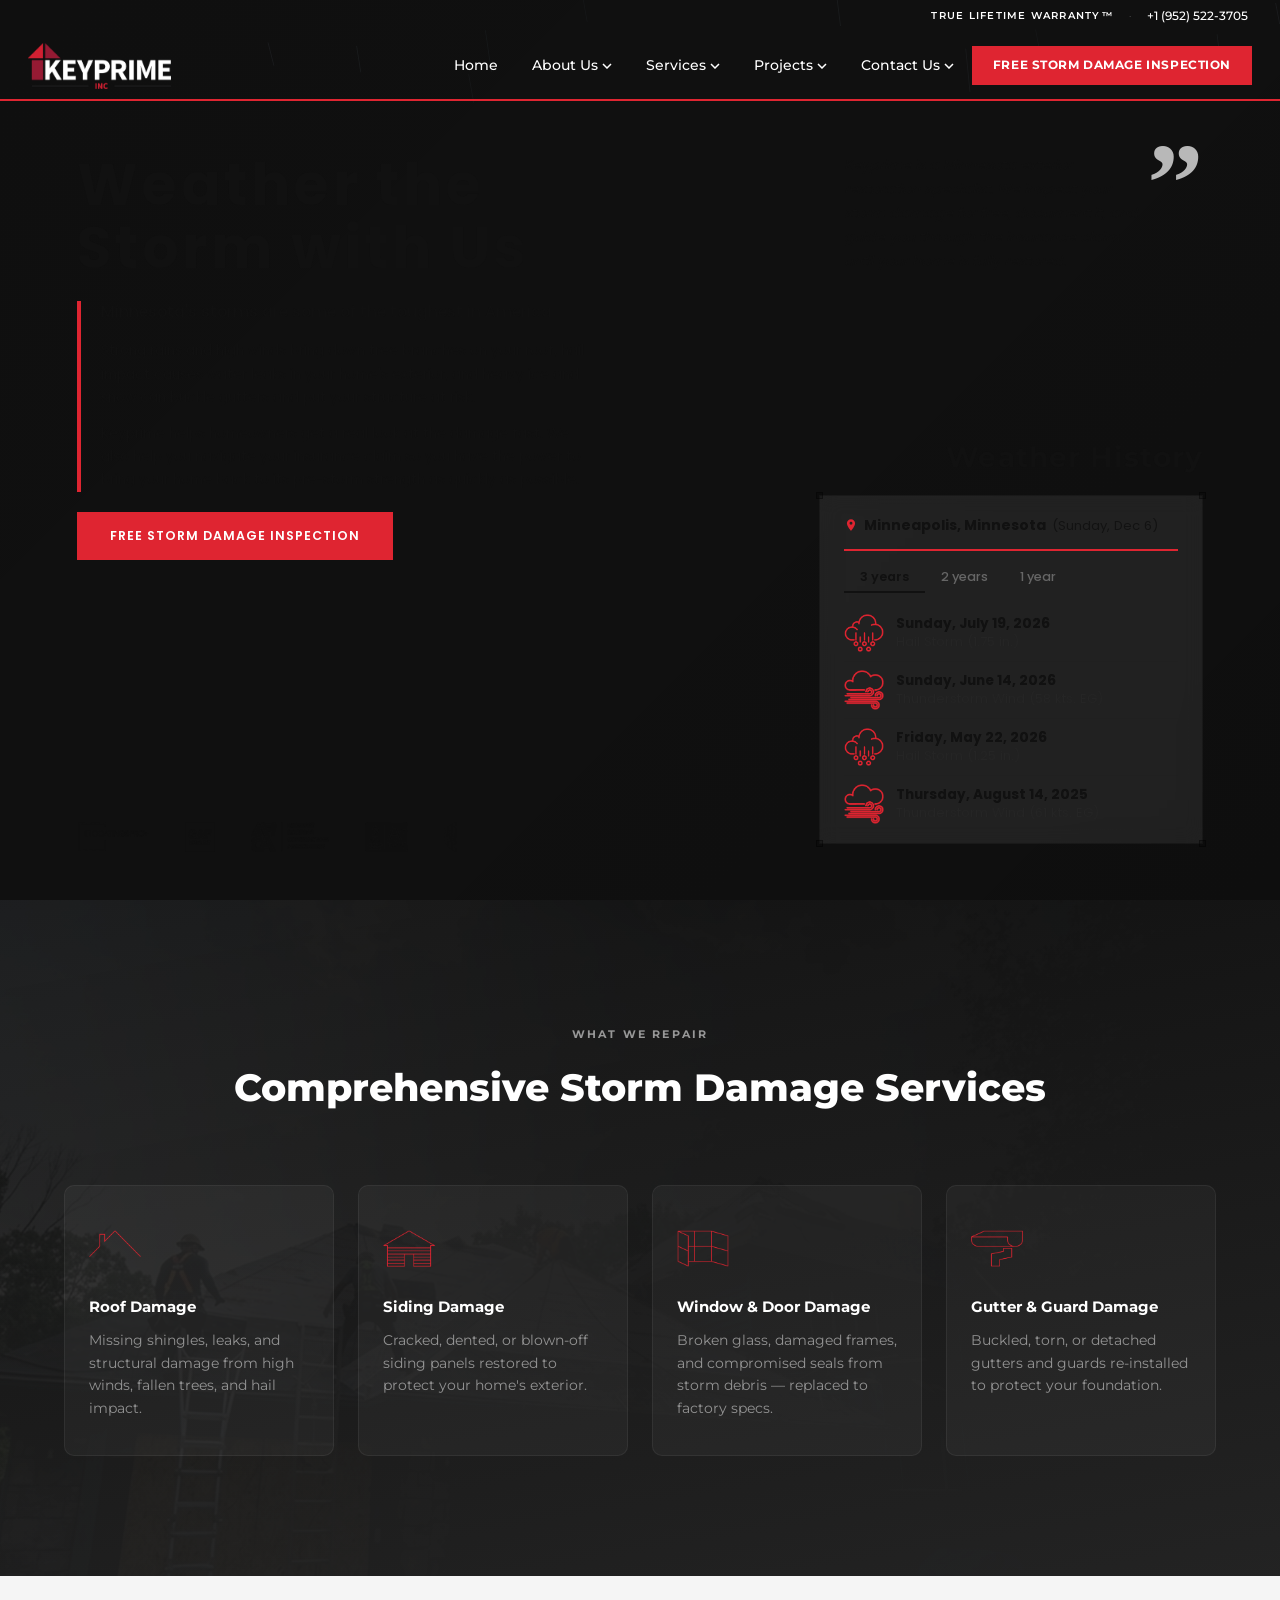
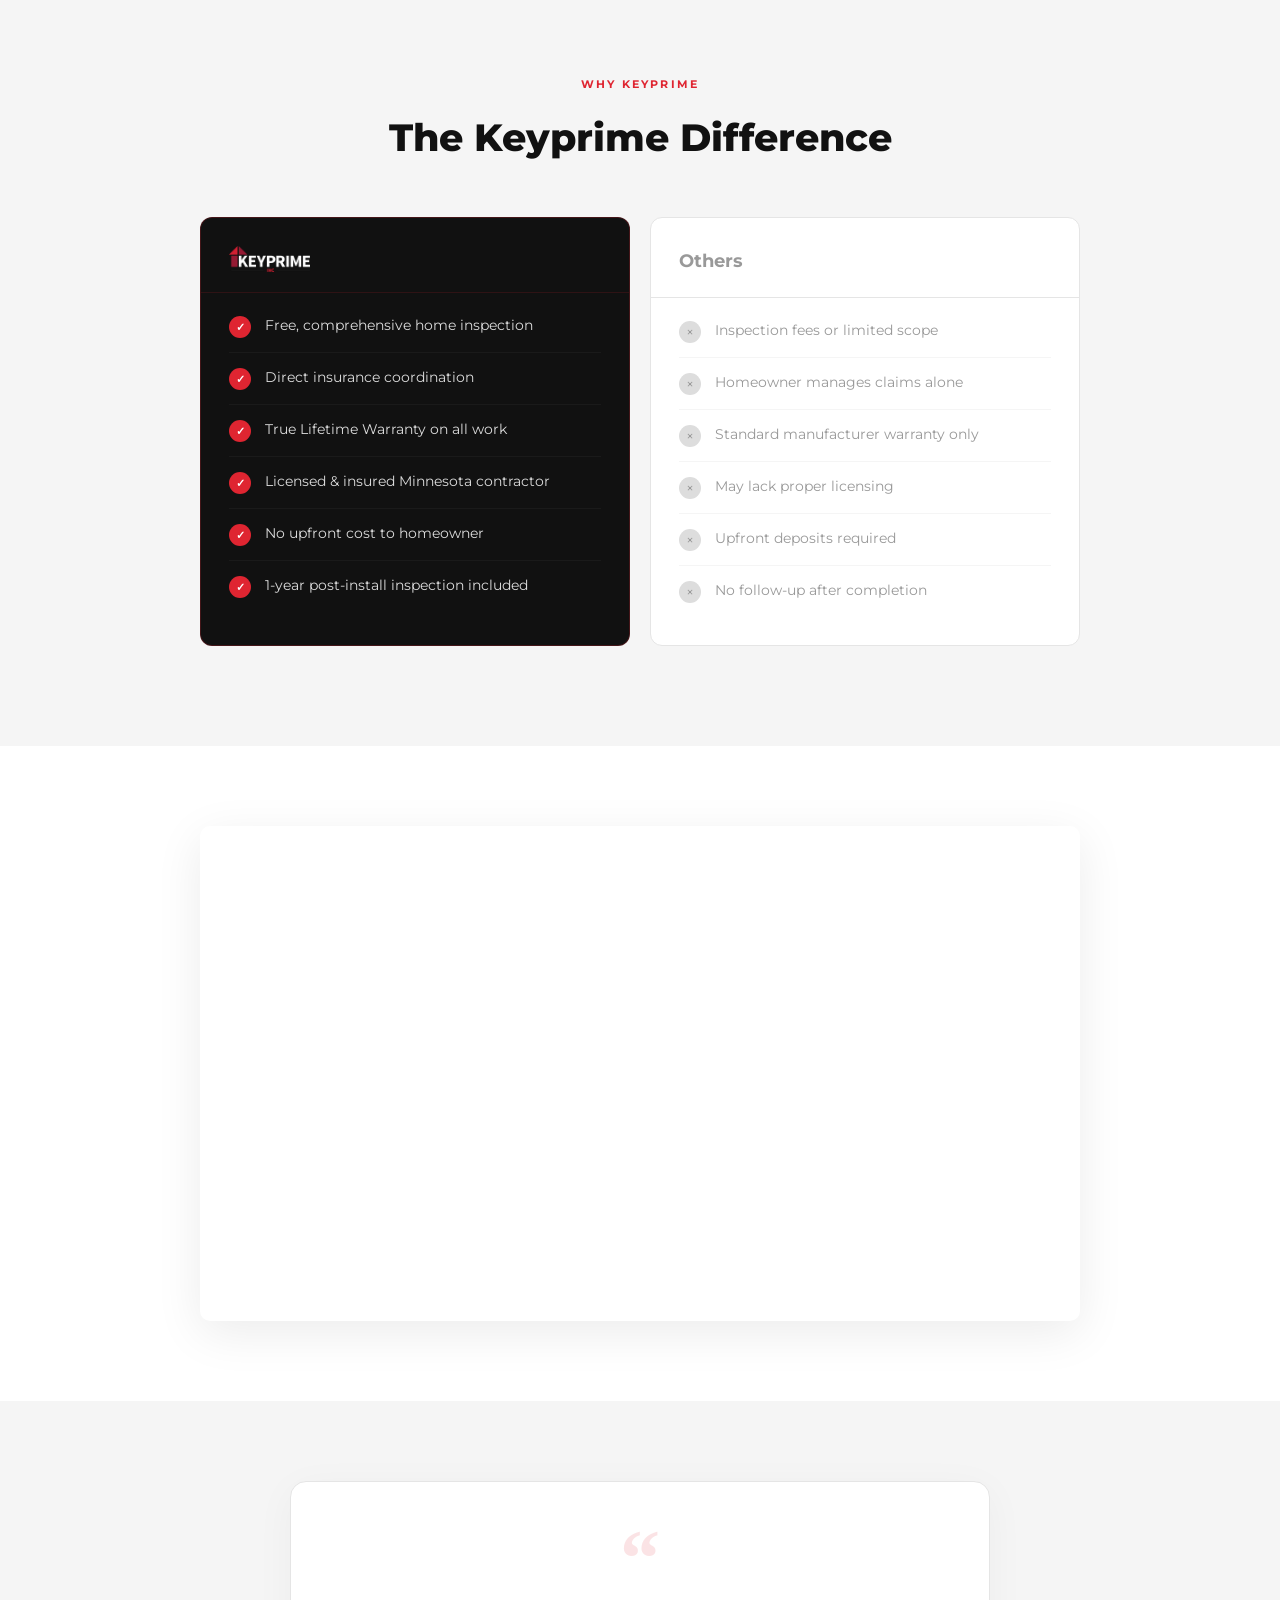
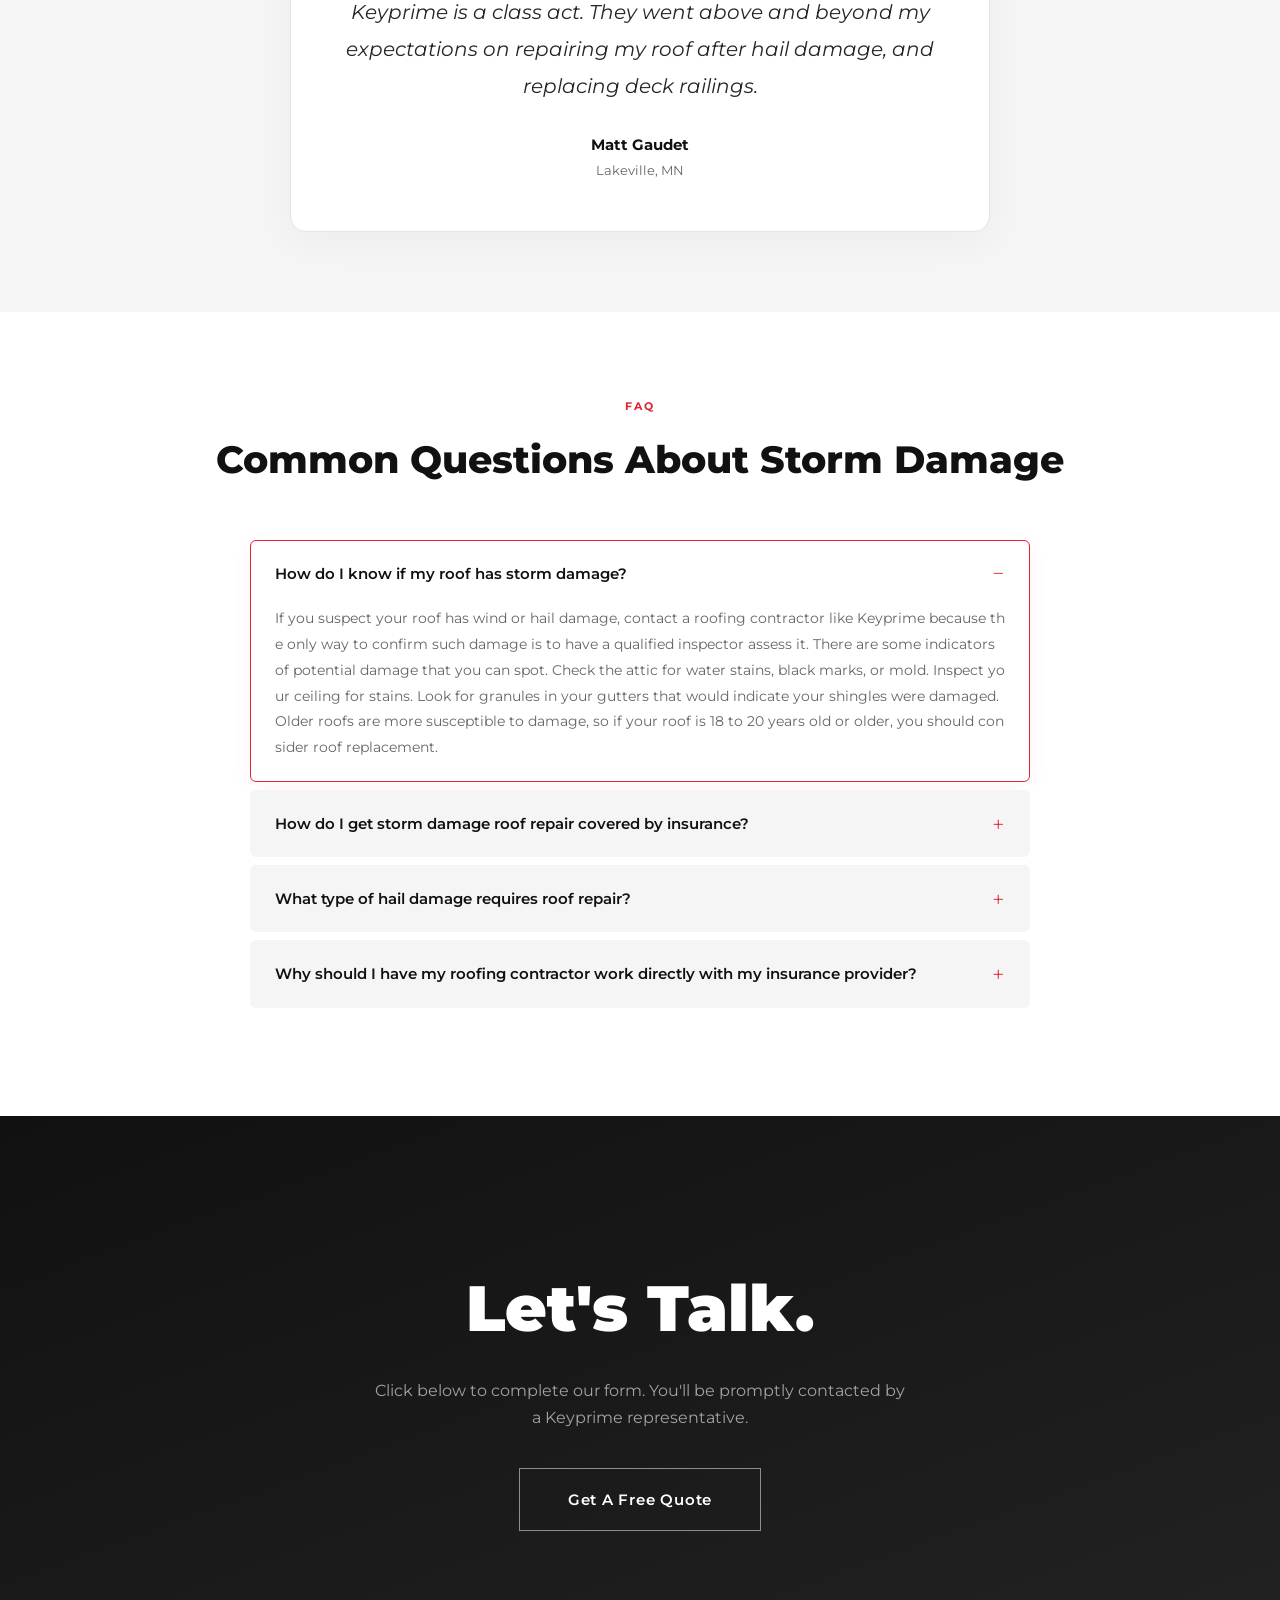
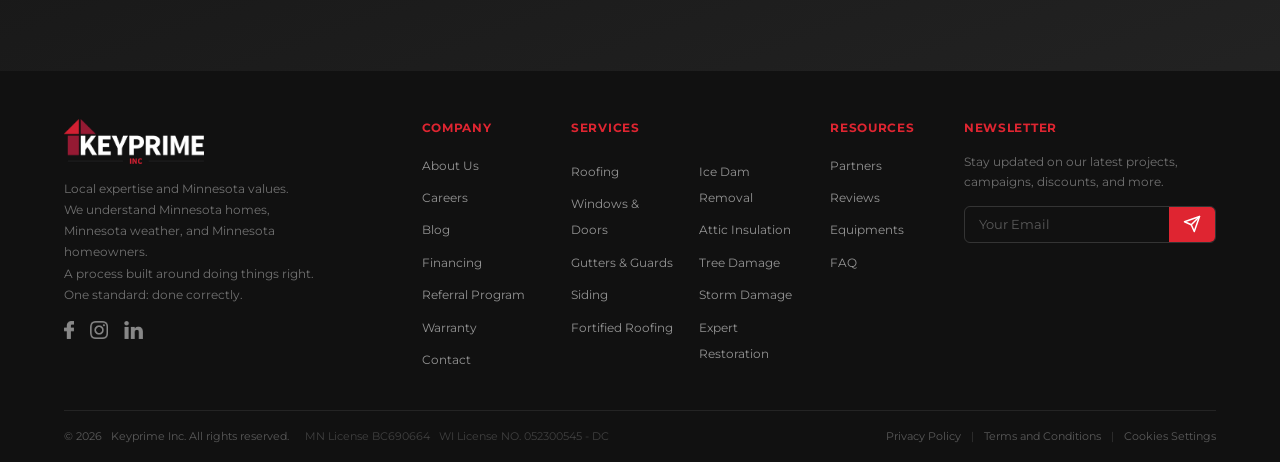
==== commit 3b884815: "Remove video poster image to fix hero flash on load Co-Authored-By: Claude Opus 4.6 <noreply@anthrop" ====
--- a/index.html
+++ b/index.html
@@ -85,7 +85,7 @@
   <section class="hero" id="hero">
     <canvas id="stormCanvas" class="storm-canvas"></canvas>
     <div class="hero__media">
-      <video class="hero__video" autoplay muted loop playsinline poster="assets/images/storm-hero-desktop.png">
+      <video class="hero__video" autoplay muted loop playsinline>
         <source src="assets/videos/storm-hero-video.mp4" type="video/mp4">
       </video>
     </div>
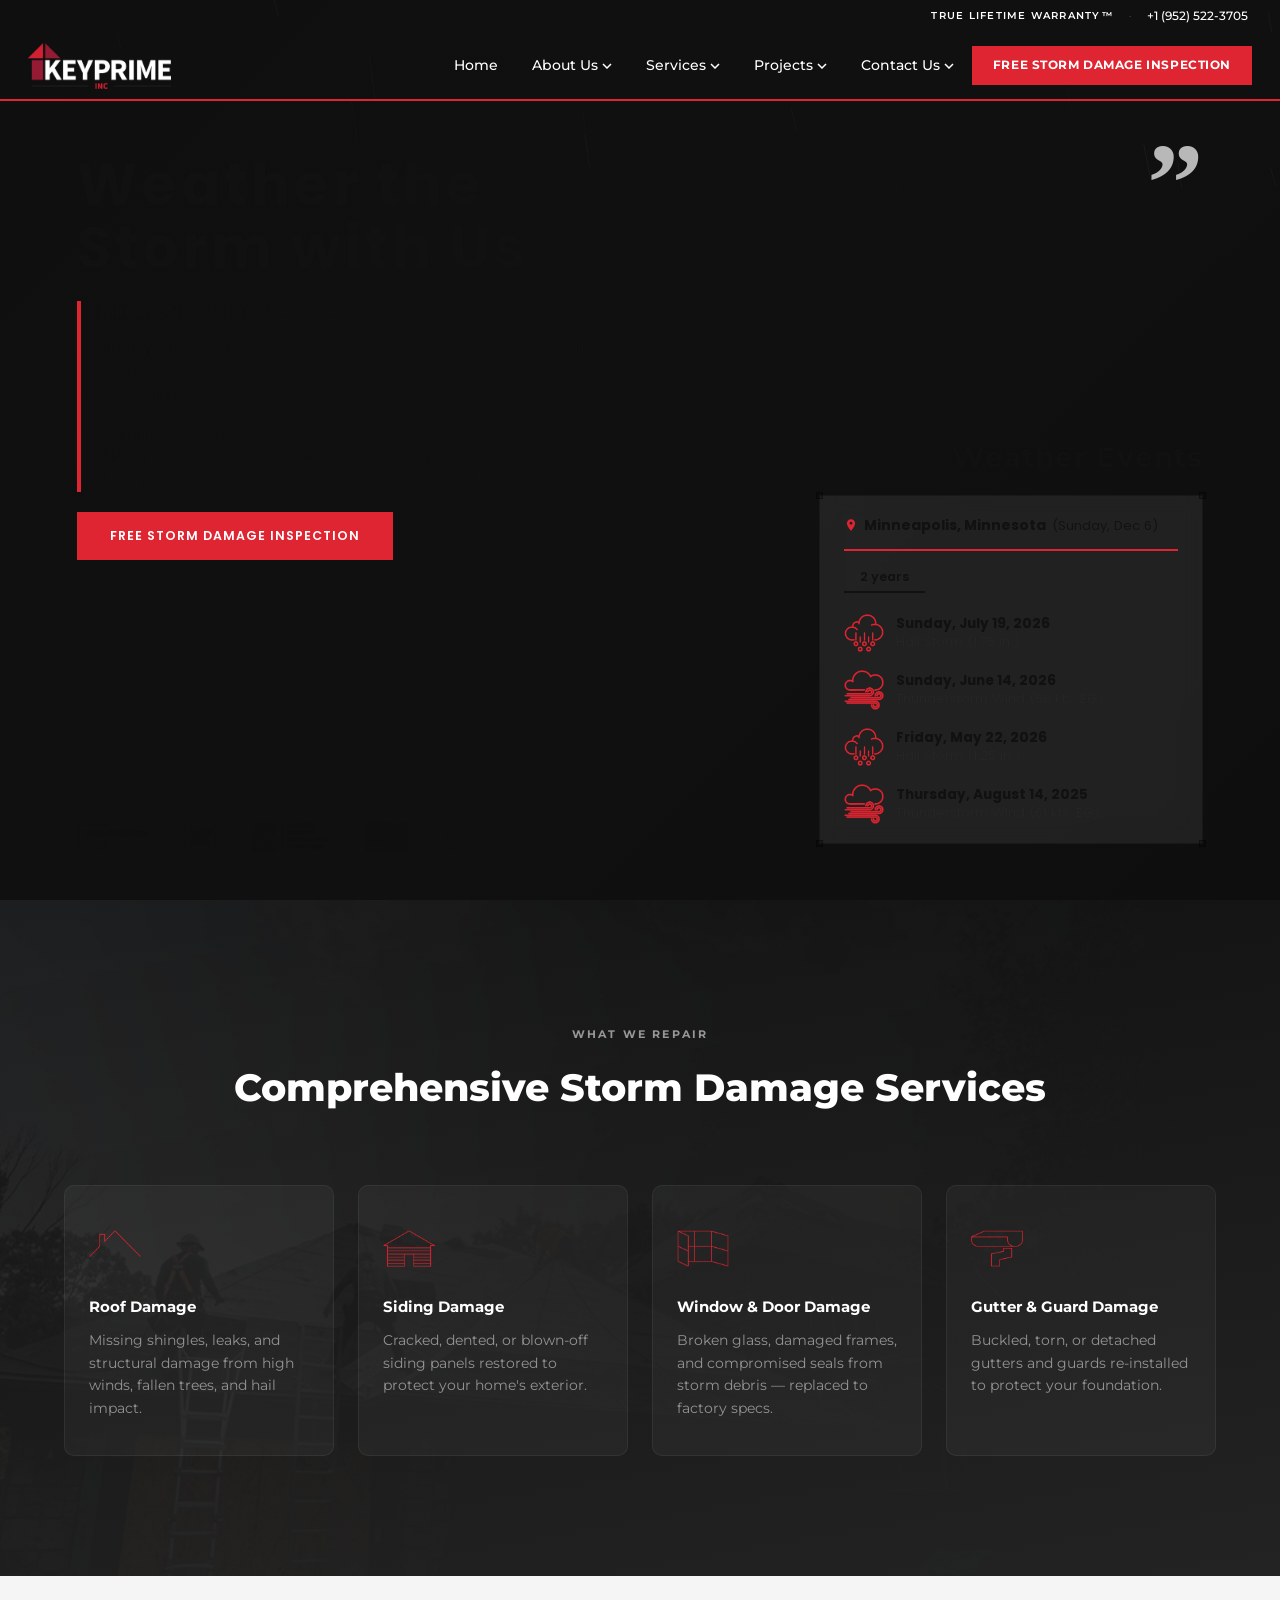
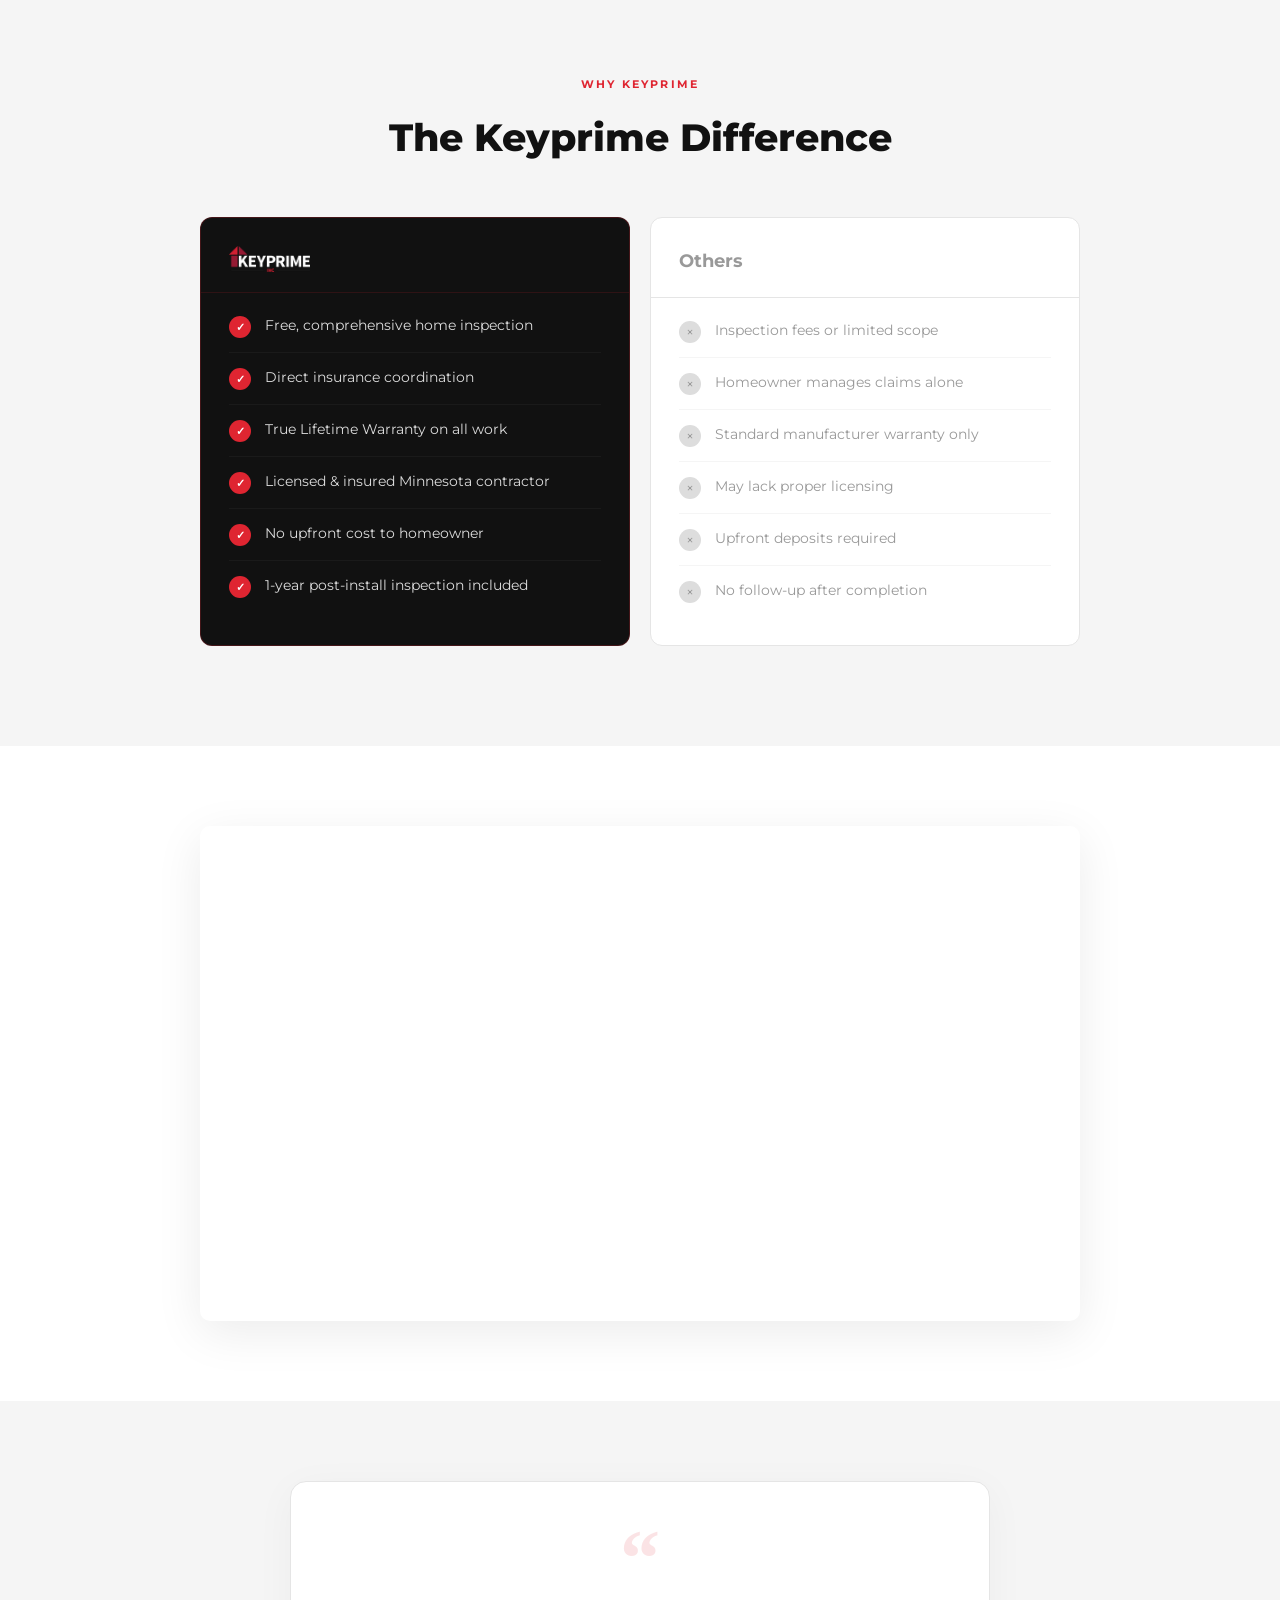
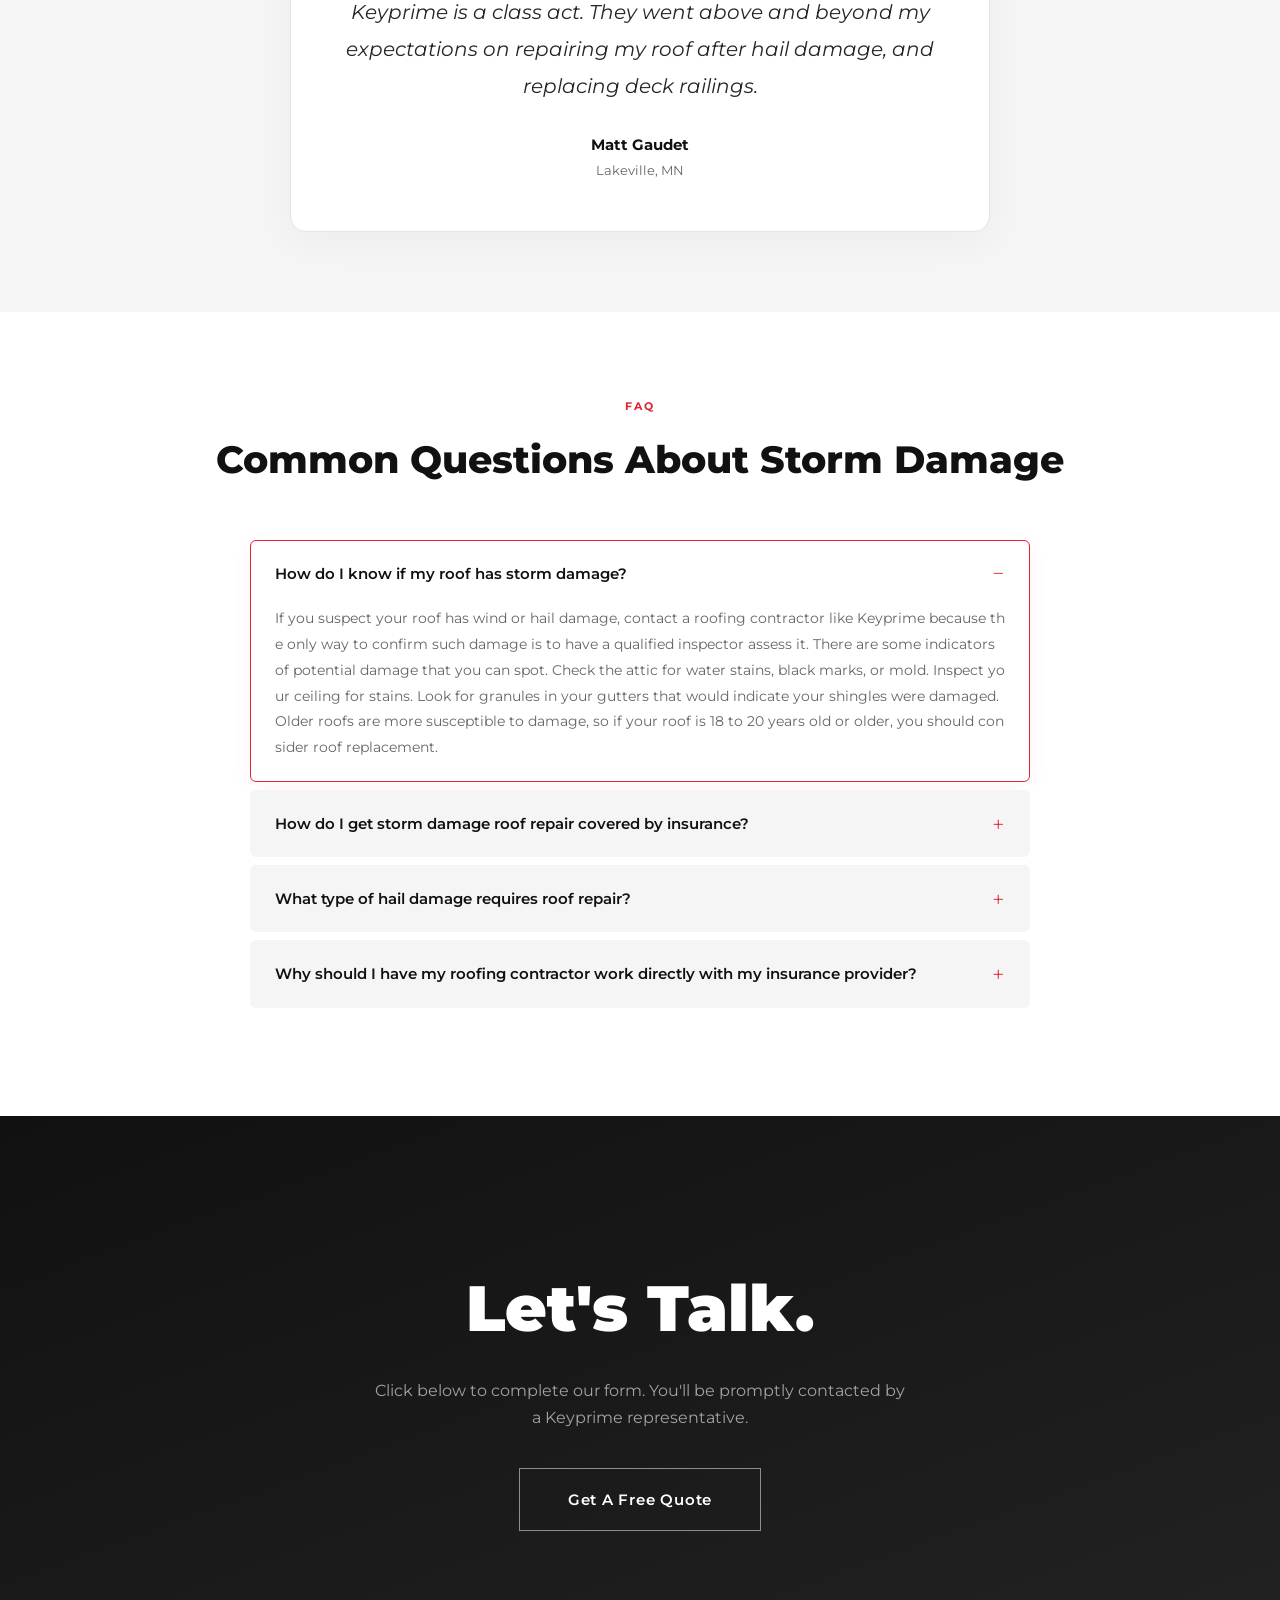
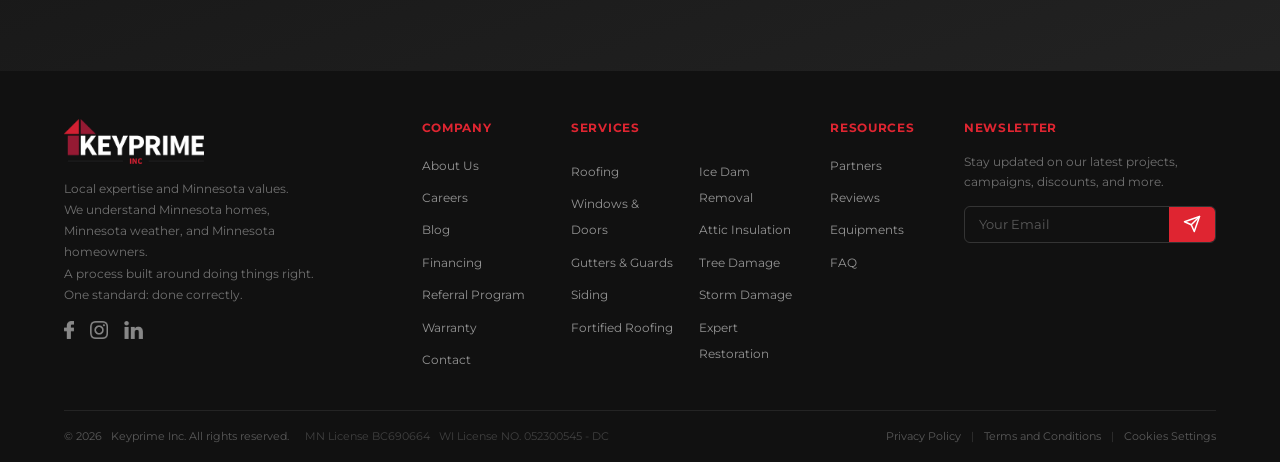
==== commit 52c85e40: "Rename Weather History to Weather Events, show 2-year data only, fix sub-page icons - Changed widget" ====
--- a/index.html
+++ b/index.html
@@ -110,7 +110,7 @@
 
     <!-- Weather History (bottom right) -->
     <div class="hero__wh hero-anim" data-delay="500">
-      <h3 class="wh__title">Weather History</h3>
+      <h3 class="wh__title">Weather Events</h3>
       <div class="wh__card">
         <span class="wh__corner wh__corner--tl"></span>
         <span class="wh__corner wh__corner--tr"></span>
@@ -124,12 +124,10 @@
           </div>
         </div>
         <div class="wh__tabs" id="whTabs">
-          <button class="wh__tab wh__tab--active" data-years="3">3 years</button>
-          <button class="wh__tab" data-years="2">2 years</button>
-          <button class="wh__tab" data-years="1">1 year</button>
+          <button class="wh__tab wh__tab--active" data-years="2">2 years</button>
         </div>
         <div class="wh__events" id="whEvents">
-          <div class="wh__loading">Loading weather history&hellip;</div>
+          <div class="wh__loading">Loading weather events&hellip;</div>
         </div>
       </div>
     </div>
--- a/css/style.css
+++ b/css/style.css
@@ -298,6 +298,7 @@
   font-weight: 700; line-height: 1.1;
   color: var(--blk); letter-spacing: .06em;
   margin-bottom: 20px;
+  white-space: nowrap;
 }
 .hero__body {
   border-left: 4px solid var(--red);
@@ -338,7 +339,7 @@
   line-height: .7; pointer-events: none;
 }
 
-/* ── Weather History — bottom right (same position as old forecast) ── */
+/* ── Weather Events — bottom right (same position as old forecast) ── */
 .hero__wh {
   position: absolute; z-index: 3;
   bottom: 56px; right: clamp(48px, 6vw, 140px);
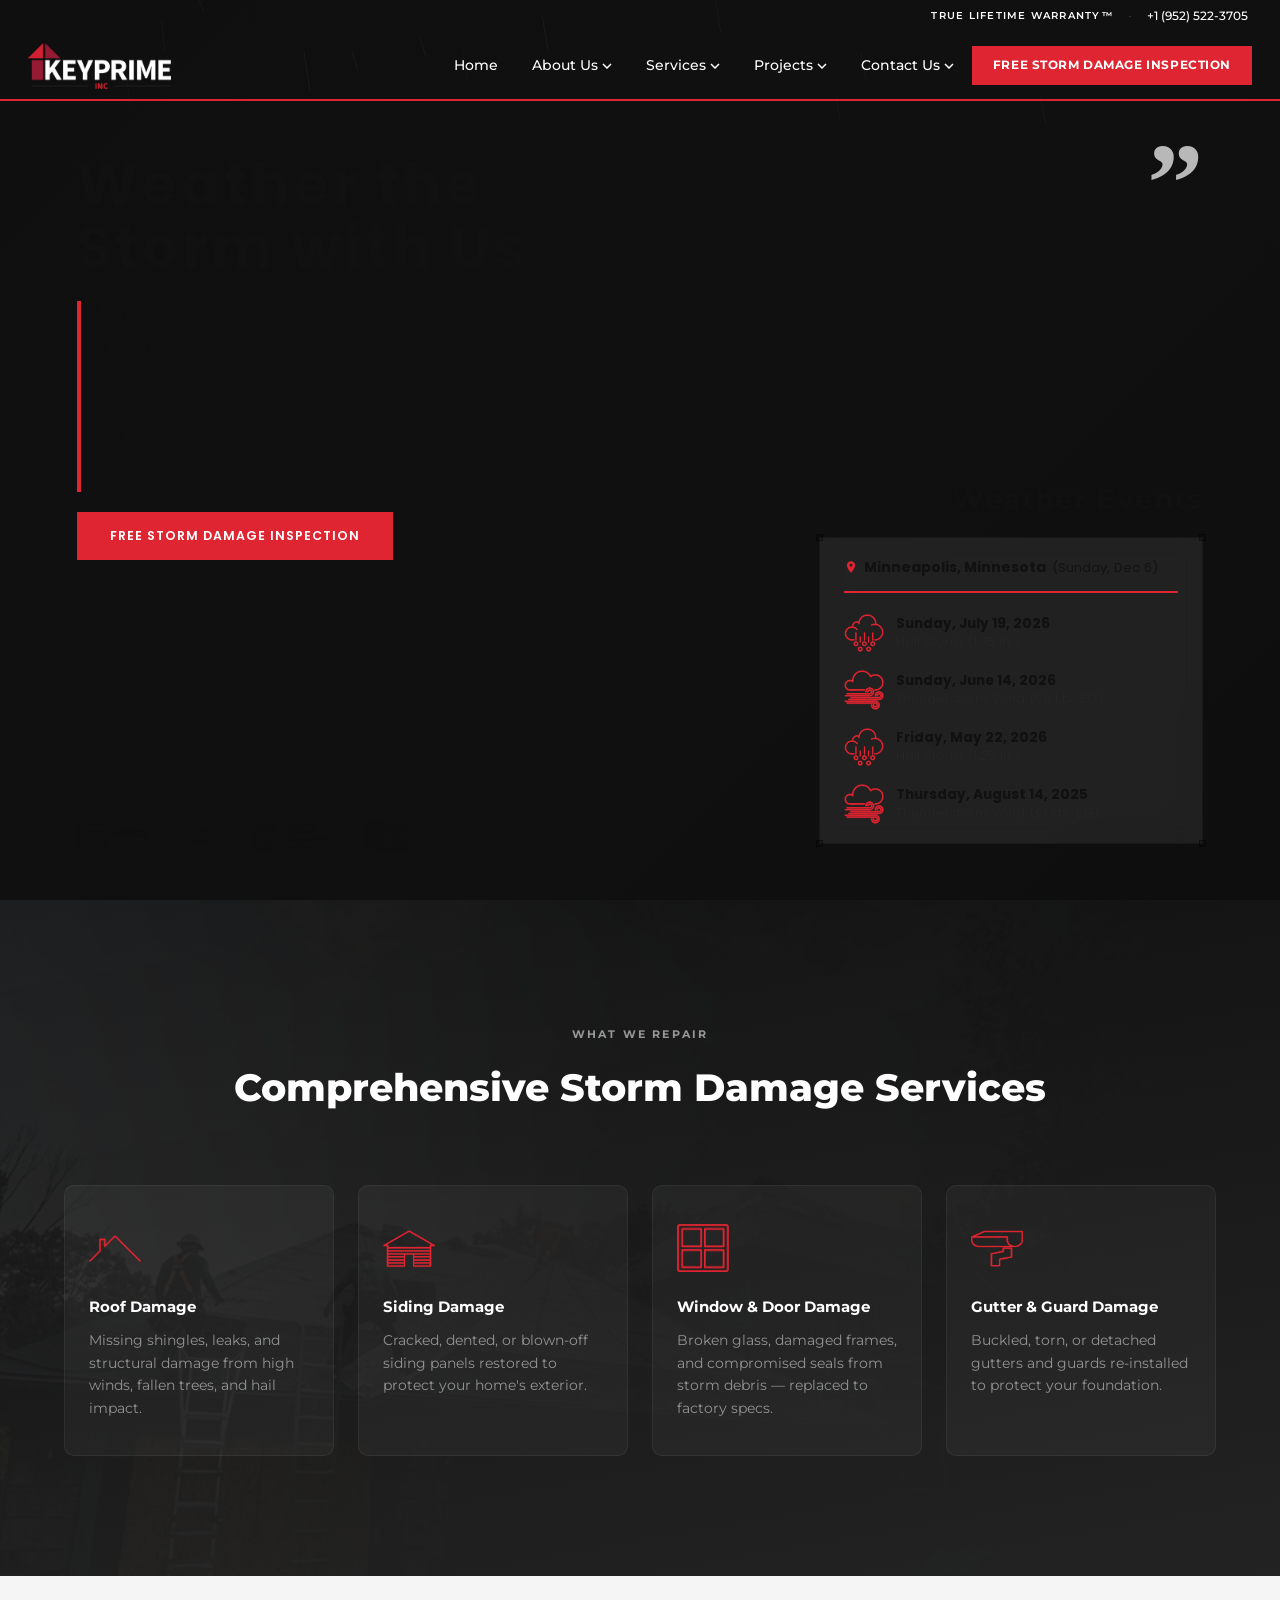
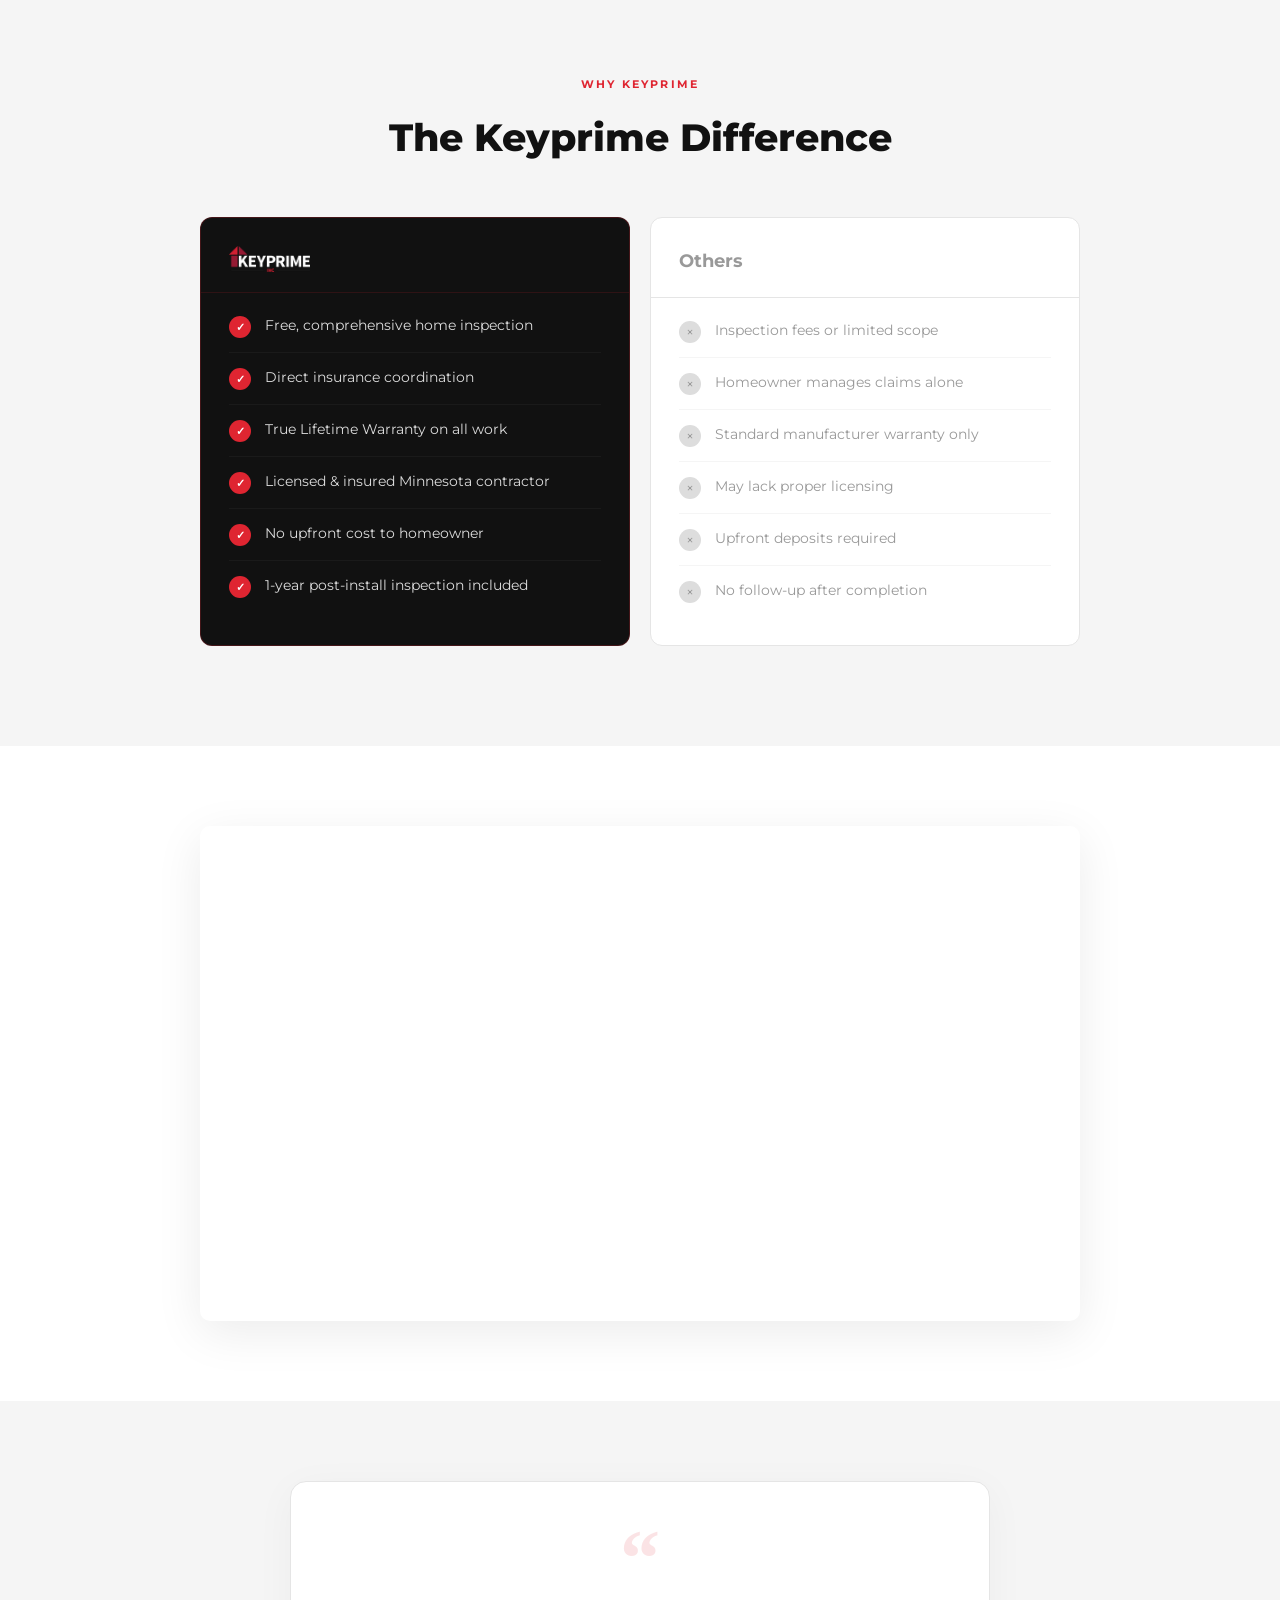
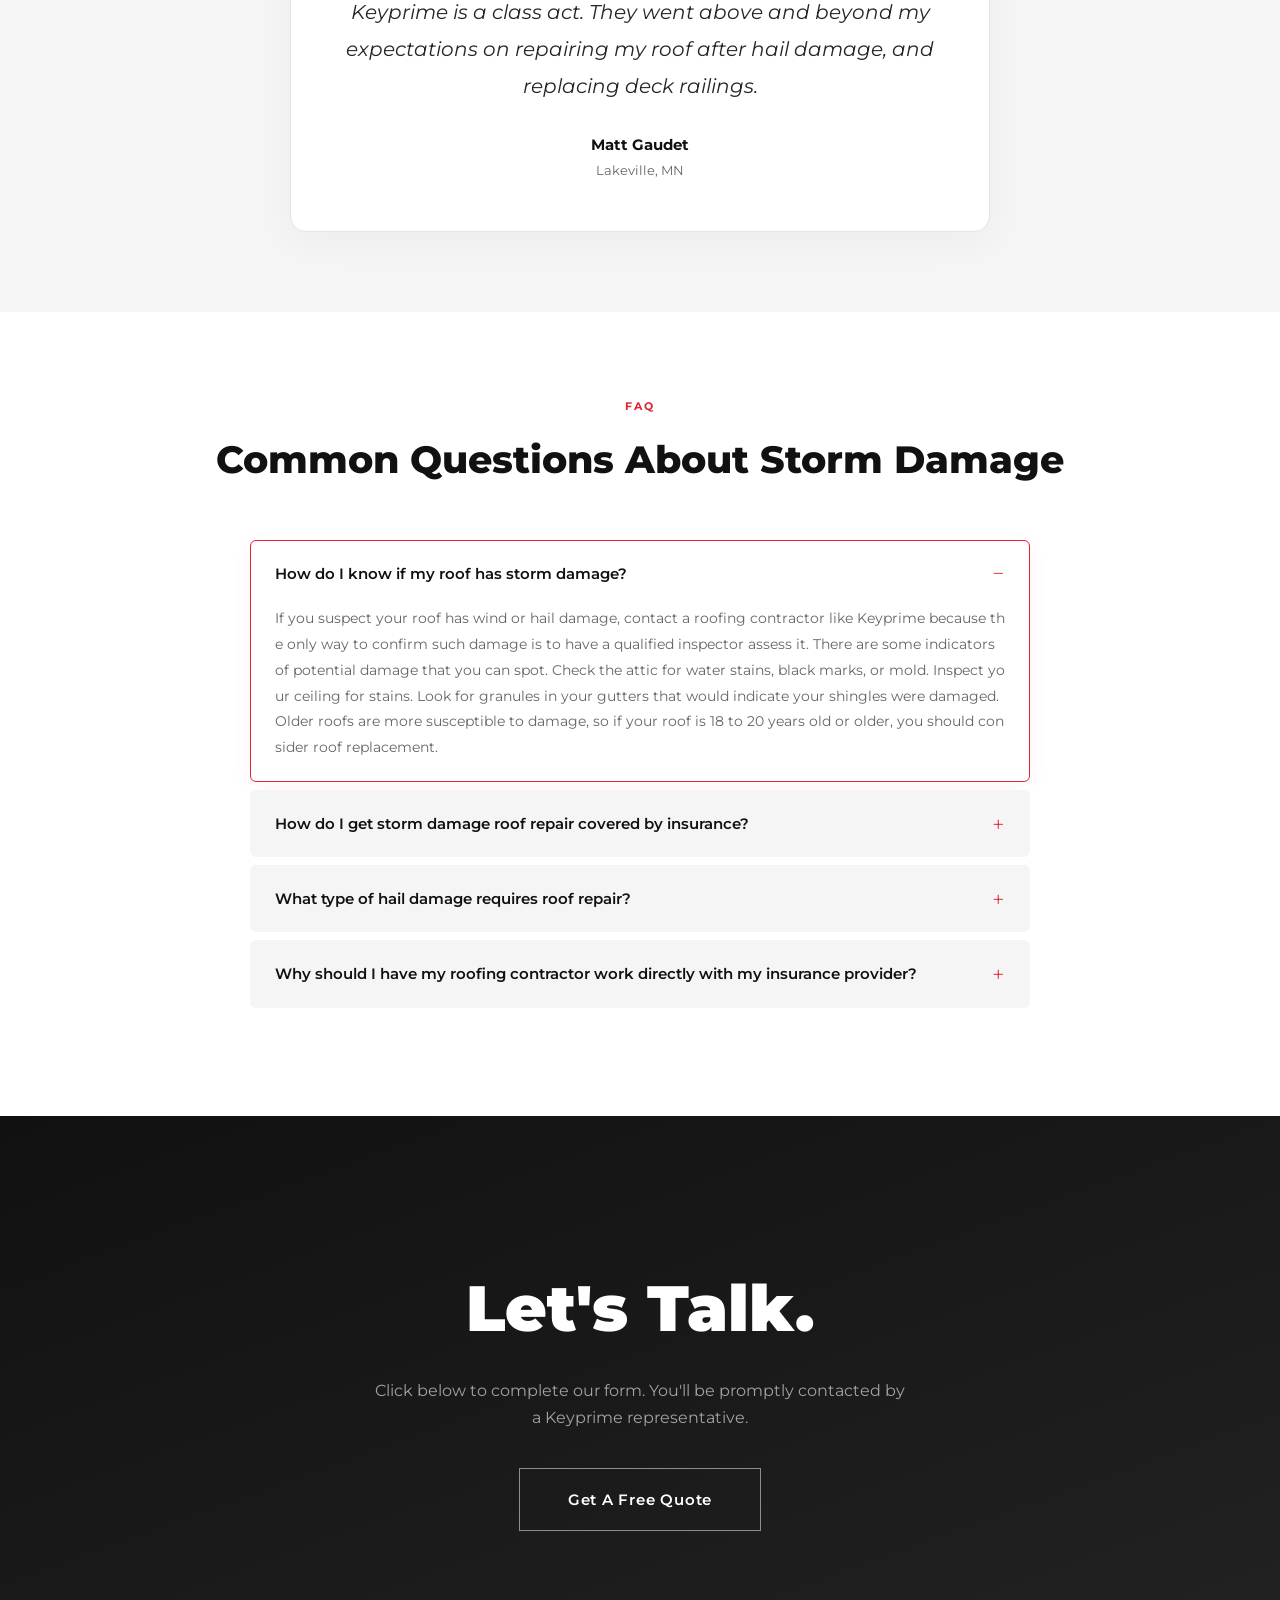
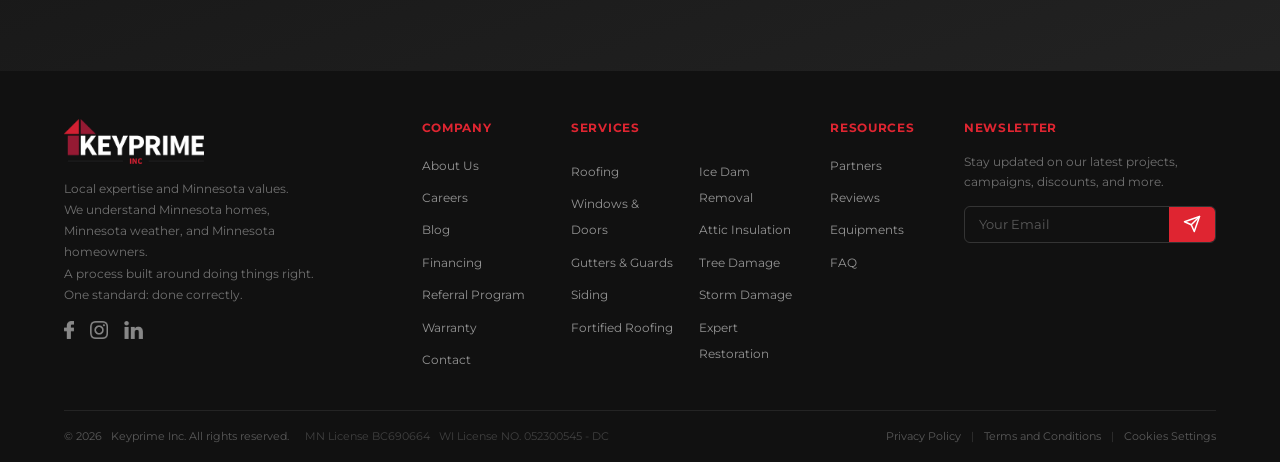
==== commit cc4dc983: "Remove 2-year tab text, hide tabs bar, update repair section icons - Removed "2 years" label and hid" ====
--- a/index.html
+++ b/index.html
@@ -124,7 +124,7 @@
           </div>
         </div>
         <div class="wh__tabs" id="whTabs">
-          <button class="wh__tab wh__tab--active" data-years="2">2 years</button>
+          <button class="wh__tab wh__tab--active" data-years="2"></button>
         </div>
         <div class="wh__events" id="whEvents">
           <div class="wh__loading">Loading weather events&hellip;</div>
--- a/css/style.css
+++ b/css/style.css
@@ -399,7 +399,7 @@
 
 /* Tabs */
 .wh__tabs {
-  display: flex; gap: 0; margin-bottom: 12px;
+  display: none;
 }
 .wh__tab {
   font-family: var(--font-hero);
